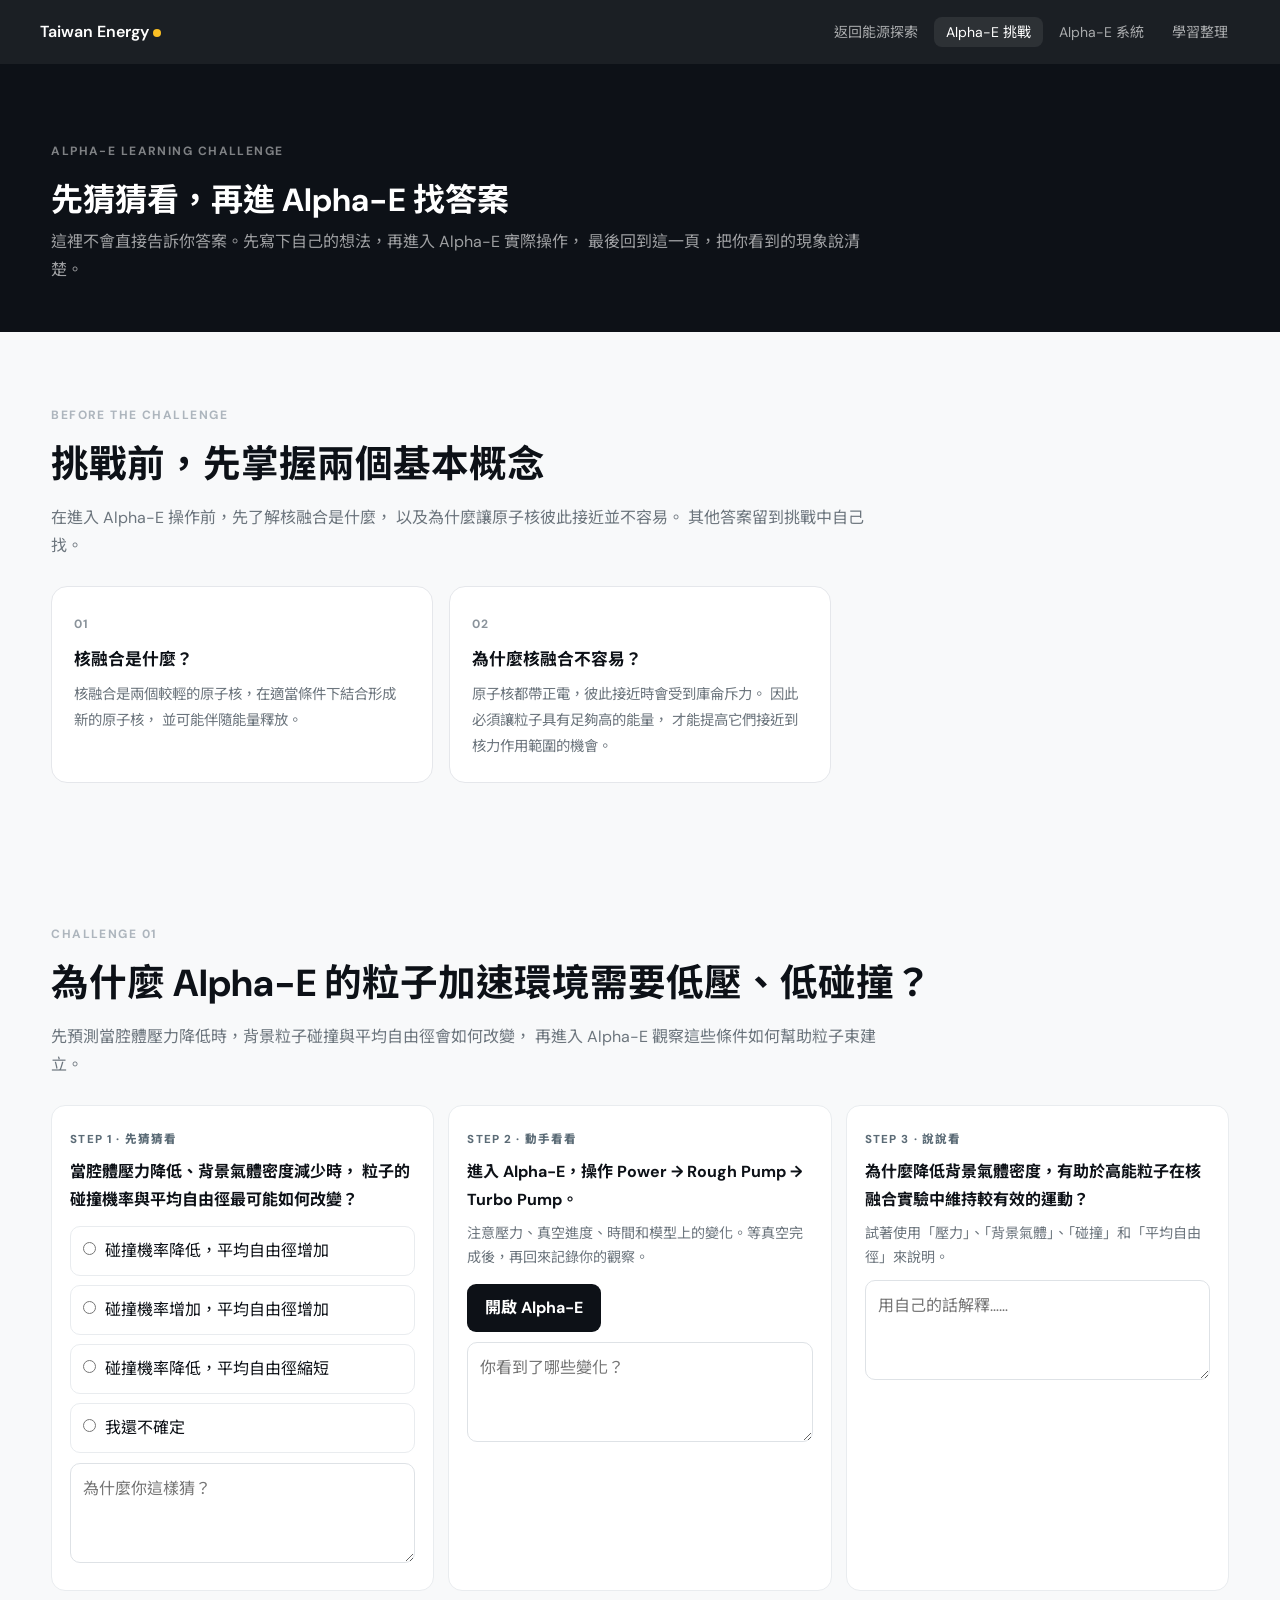
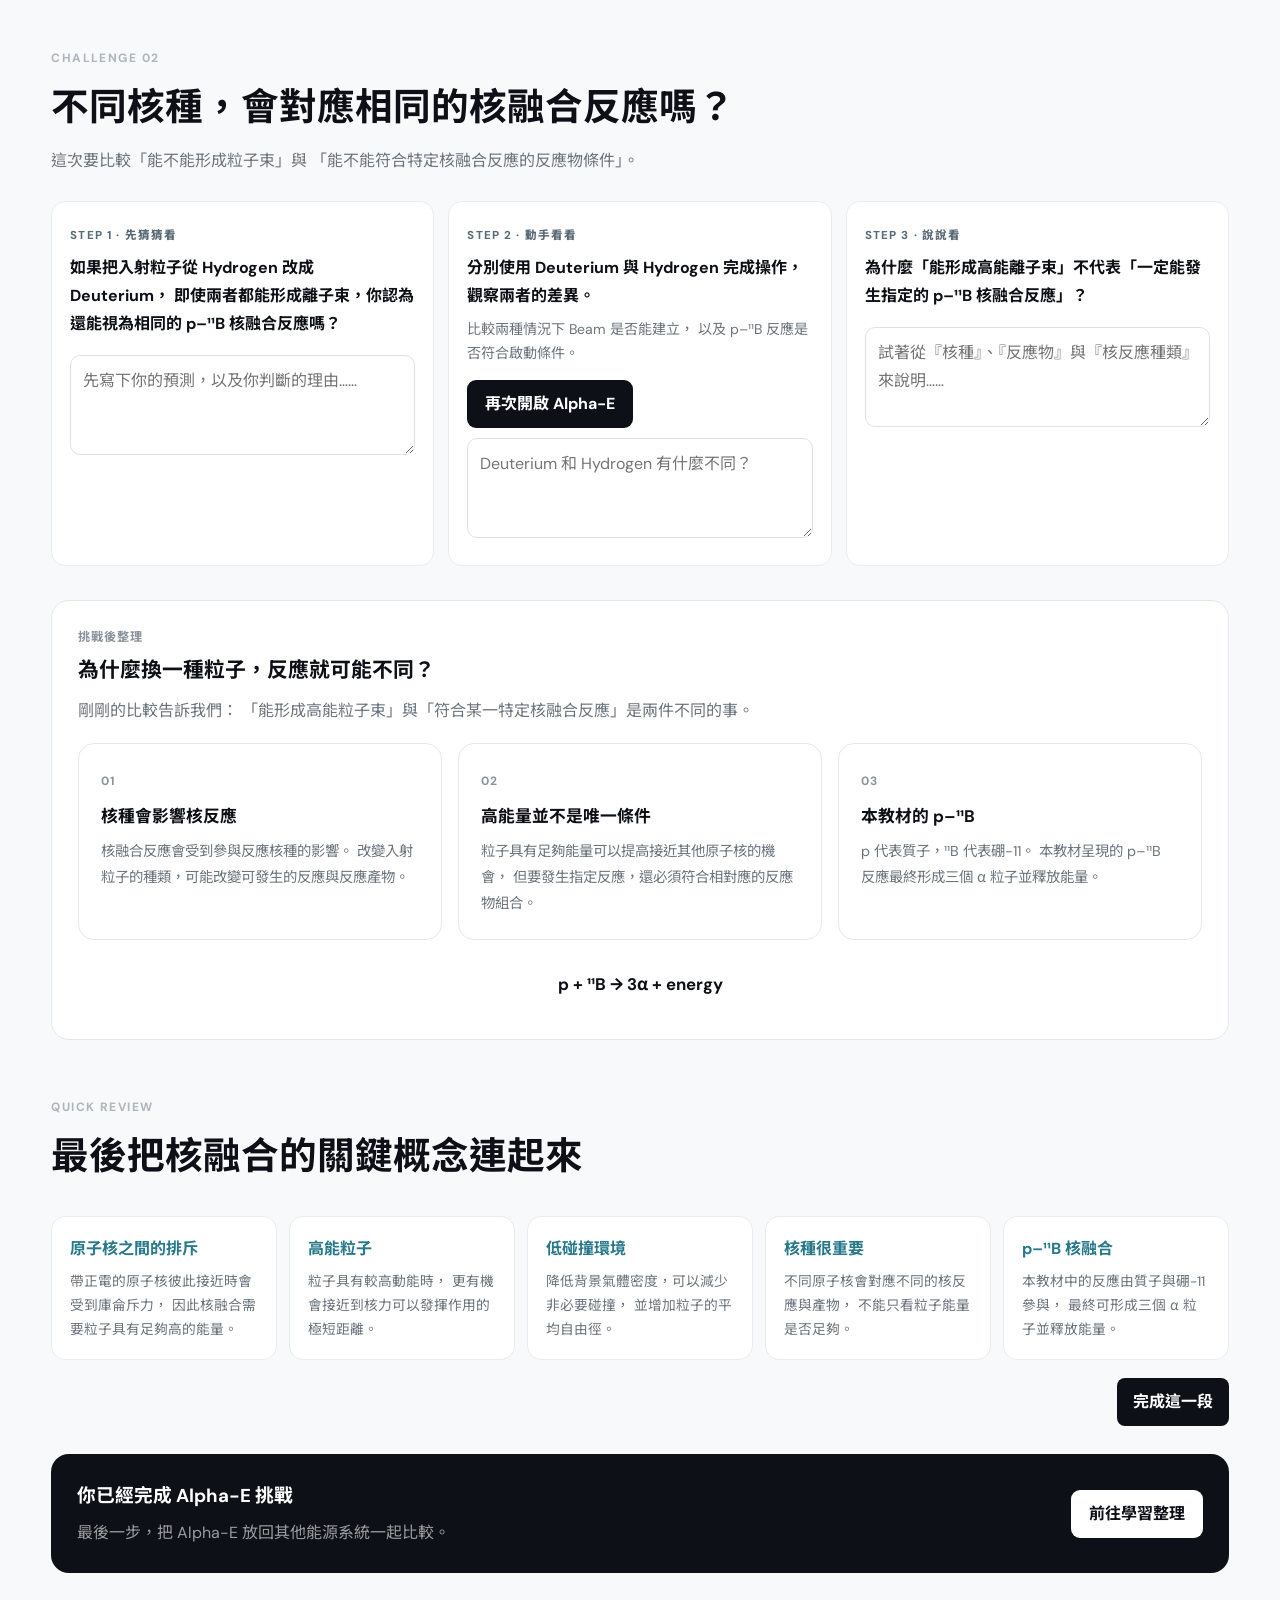
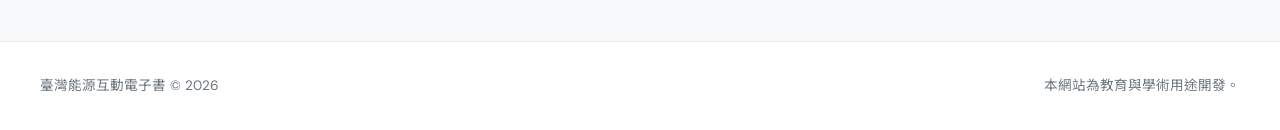
==== alpha-e-student-activity.html @ 62205dce "1012_1247" ====
<!DOCTYPE html>
<html lang="zh-Hant">
<head>
  <meta charset="UTF-8">
  <meta name="viewport" content="width=device-width, initial-scale=1.0">
  <title>Alpha-E 學習挑戰｜臺灣能源互動電子書</title>
  <link rel="stylesheet" href="student-learning.css">
</head>

<body>

<nav>
    <a class="logo" href="index.html">Taiwan Energy<span></span></a>

  <button class="nav-toggle" type="button" aria-label="開啟選單" onclick="toggleMenu()">
    <span></span><span></span><span></span>
  </button>

  <ul id="nav-menu">
      <li><a href="index.html#challenge">返回能源探索</a></li>
    <li><a class="active" href="alpha-e-student-activity.html">Alpha-E 挑戰</a></li>
    <li><a href="alpha-e.html">Alpha-E 系統</a></li>
    <li><a href="student-summary.html">學習整理</a></li>
  </ul>
</nav>

<header class="summary-hero">
  <div class="inner">
    <span class="eyebrow">ALPHA-E LEARNING CHALLENGE</span>
    <h1>先猜猜看，再進 Alpha-E 找答案</h1>
    <p>
      這裡不會直接告訴你答案。先寫下自己的想法，再進入 Alpha-E 實際操作，
      最後回到這一頁，把你看到的現象說清楚。
    </p>
  </div>
</header>

<section class="container">

    <div class="section-intro">
        <span class="eyebrow">BEFORE THE CHALLENGE</span>
        <h2>挑戰前，先掌握兩個基本概念</h2>
        <p>
            在進入 Alpha-E 操作前，先了解核融合是什麼，
            以及為什麼讓原子核彼此接近並不容易。
            其他答案留到挑戰中自己找。
        </p>
    </div>

    <div class="fusion-core-grid">

        <article class="fusion-core-card">
            <span>01</span>
            <h3>核融合是什麼？</h3>
            <p>
                核融合是兩個較輕的原子核，在適當條件下結合形成新的原子核，
                並可能伴隨能量釋放。
            </p>
        </article>

        <article class="fusion-core-card">
            <span>02</span>
            <h3>為什麼核融合不容易？</h3>
            <p>
                原子核都帶正電，彼此接近時會受到庫侖斥力。
                因此必須讓粒子具有足夠高的能量，
                才能提高它們接近到核力作用範圍的機會。
            </p>
        </article>
    </div>
</section>

<main class="container">

  <section>
    <div class="section-intro">
      <span class="eyebrow">CHALLENGE 01</span>
      <h2>為什麼 Alpha-E 的粒子加速環境需要低壓、低碰撞？</h2>
      <p>
          先預測當腔體壓力降低時，背景粒子碰撞與平均自由徑會如何改變，
          再進入 Alpha-E 觀察這些條件如何幫助粒子束建立。
      </p>
    </div>

    <div class="activity-steps">

        <article class="activity-step">
            <span class="tag">STEP 1 · 先猜猜看</span>
            <h4>
                當腔體壓力降低、背景氣體密度減少時，
                粒子的碰撞機率與平均自由徑最可能如何改變？
            </h4>

            <div class="choice-list" data-radio-group="vacuum_predict">
                <label class="choice">
                    <input type="radio" name="vacuum_predict" value="collision_down_path_up">
                    碰撞機率降低，平均自由徑增加
                </label>

                <label class="choice">
                    <input type="radio" name="vacuum_predict" value="collision_up_path_up">
                    碰撞機率增加，平均自由徑增加
                </label>

                <label class="choice">
                    <input type="radio" name="vacuum_predict" value="collision_down_path_down">
                    碰撞機率降低，平均自由徑縮短
                </label>

                <label class="choice">
                    <input type="radio" name="vacuum_predict" value="unknown">
                    我還不確定
                </label>
            </div>

            <textarea data-save="vacuum_reason" placeholder="為什麼你這樣猜？"></textarea>
        </article>

      <article class="activity-step">
        <span class="tag">STEP 2 · 動手看看</span>
        <h4>進入 Alpha-E，操作 Power → Rough Pump → Turbo Pump。</h4>

        <p>
          注意壓力、真空進度、時間和模型上的變化。等真空完成後，再回來記錄你的觀察。
        </p>

        <a class="btn btn-dark"
           href="alpha-e.html"
           target="_blank"
           rel="noopener"
           style="margin-top:14px">
          開啟 Alpha-E
        </a>

        <textarea data-save="vacuum_observe" placeholder="你看到了哪些變化？"></textarea>
      </article>

      <article class="activity-step">
          <span class="tag">STEP 3 · 說說看</span>
          <h4>
              為什麼降低背景氣體密度，有助於高能粒子在核融合實驗中維持較有效的運動？
          </h4>

          <p>
              試著使用「壓力」、「背景氣體」、「碰撞」和「平均自由徑」來說明。
          </p>

          <textarea data-save="vacuum_explain" placeholder="用自己的話解釋……"></textarea>
      </article>

    </div>
  </section>

  <section style="margin-top:52px">
      <div class="section-intro">
          <span class="eyebrow">CHALLENGE 02</span>
          <h2>不同核種，會對應相同的核融合反應嗎？</h2>

          <p>
              這次要比較「能不能形成粒子束」與
              「能不能符合特定核融合反應的反應物條件」。
          </p>
      </div>

    <div class="activity-steps">

        <article class="activity-step">
            <span class="tag">STEP 1 · 先猜猜看</span>
            <h4>
                如果把入射粒子從 Hydrogen 改成 Deuterium，
                即使兩者都能形成離子束，你認為還能視為相同的 p–¹¹B 核融合反應嗎？
            </h4>

            <textarea data-save="fuel_predict"
                      placeholder="先寫下你的預測，以及你判斷的理由……"></textarea>
        </article>

        <article class="activity-step">
            <span class="tag">STEP 2 · 動手看看</span>
            <h4>
                分別使用 Deuterium 與 Hydrogen 完成操作，觀察兩者的差異。
            </h4>

            <p>
                比較兩種情況下 Beam 是否能建立，
                以及 p–¹¹B 反應是否符合啟動條件。
            </p>

            <a class="btn btn-dark"
               href="alpha-e.html"
               target="_blank"
               rel="noopener"
               style="margin-top:14px">
                再次開啟 Alpha-E
            </a>

            <textarea data-save="fuel_observe" placeholder="Deuterium 和 Hydrogen 有什麼不同？"></textarea>
        </article>

        <article class="activity-step">
            <span class="tag">STEP 3 · 說說看</span>
            <h4>
                為什麼「能形成高能離子束」不代表「一定能發生指定的 p–¹¹B 核融合反應」？
            </h4>

            <textarea data-save="fuel_explain"
                      placeholder="試著從『核種』、『反應物』與『核反應種類』來說明……"></textarea>
        </article>

    </div>
  </section>

    <section style="margin-top:32px">

    <div class="concept-bridge">
        <div class="concept-bridge-head">
            <span>挑戰後整理</span>
            <h3>為什麼換一種粒子，反應就可能不同？</h3>
            <p>
                剛剛的比較告訴我們：
                「能形成高能粒子束」與「符合某一特定核融合反應」是兩件不同的事。
            </p>
        </div>

        <div class="fusion-core-grid" style="margin-top:18px">

            <article class="fusion-core-card">
                <span>01</span>
                <h3>核種會影響核反應</h3>
                <p>
                    核融合反應會受到參與反應核種的影響。
                    改變入射粒子的種類，可能改變可發生的反應與反應產物。
                </p>
            </article>

            <article class="fusion-core-card">
                <span>02</span>
                <h3>高能量並不是唯一條件</h3>
                <p>
                    粒子具有足夠能量可以提高接近其他原子核的機會，
                    但要發生指定反應，還必須符合相對應的反應物組合。
                </p>
            </article>

            <article class="fusion-core-card">
                <span>03</span>
                <h3>本教材的 p–¹¹B</h3>
                <p>
                    p 代表質子，¹¹B 代表硼-11。
                    本教材呈現的 p–¹¹B 反應最終形成三個 α 粒子並釋放能量。
                </p>
            </article>

        </div>

        <div class="fusion-reaction">
            <strong>p + ¹¹B → 3α + energy</strong>
        </div>
    </div>

</section>

  <section style="margin-top:52px">
      <div class="section-intro">
          <span class="eyebrow">QUICK REVIEW</span>
          <h2>最後把核融合的關鍵概念連起來</h2>
      </div>

      <div class="summary-strip">

          <article class="summary-card">
              <strong>原子核之間的排斥</strong>
              <p>
                  帶正電的原子核彼此接近時會受到庫侖斥力，
                  因此核融合需要粒子具有足夠高的能量。
              </p>
          </article>

          <article class="summary-card">
              <strong>高能粒子</strong>
              <p>
                  粒子具有較高動能時，
                  更有機會接近到核力可以發揮作用的極短距離。
              </p>
          </article>

          <article class="summary-card">
              <strong>低碰撞環境</strong>
              <p>
                  降低背景氣體密度，可以減少非必要碰撞，
                  並增加粒子的平均自由徑。
              </p>
          </article>

          <article class="summary-card">
              <strong>核種很重要</strong>
              <p>
                  不同原子核會對應不同的核反應與產物，
                  不能只看粒子能量是否足夠。
              </p>
          </article>

          <article class="summary-card">
              <strong>p–¹¹B 核融合</strong>
              <p>
                  本教材中的反應由質子與硼-11 參與，
                  最終可形成三個 α 粒子並釋放能量。
              </p>
          </article>

      </div>

      <div class="phase-footer">
          <button class="complete-phase-btn" data-complete-section="challenge">
              完成 Alpha-E 挑戰
          </button>
      </div>
  </section>

  <section style="margin-top:28px">
    <div class="challenge-panel">
      <div>
        <h3>你已經完成 Alpha-E 挑戰</h3>
        <p>最後一步，把 Alpha-E 放回其他能源系統一起比較。</p>
      </div>

      <a class="btn btn-primary" href="student-summary.html">前往學習整理</a>
    </div>
  </section>

</main>

<footer>
  <p>臺灣能源互動電子書 © 2026</p>
  <p>本網站為教育與學術用途開發。</p>
</footer>

<script src="student-learning.js?v=7"></script>
</body>
</html>
---- student-learning.css ----
@import url('https://fonts.googleapis.com/css2?family=Noto+Sans+TC:wght@400;500;700&family=DM+Sans:wght@400;500;600;700&display=swap');

:root{
  --black:#0d1117;
  --white:#ffffff;
  --bg:#f8f9fa;
  --line:#e9ecef;
  --muted:#6c757d;
  --soft:#f1f3f5;
  --accent:#fbbf24;
  --cyan:#63daf4;
  --green:#6ee64e;
  --radius:18px;
  --nav:64px;
  scroll-behavior:smooth;
}

*,
*::before,
*::after{box-sizing:border-box;margin:0;padding:0}

html{-webkit-font-smoothing:antialiased}

body{
  font-family:"DM Sans","Noto Sans TC",sans-serif;
  background:var(--bg);
  color:var(--black);
  line-height:1.75;
}

button,input,textarea,select{font:inherit}
button{cursor:pointer}
a{color:inherit}

nav{
  position:fixed;
  inset:0 0 auto;
  z-index:1000;
  height:var(--nav);
  display:flex;
  align-items:center;
  justify-content:space-between;
  padding:0 40px;
  background:rgba(13,17,23,.94);
  backdrop-filter:blur(16px);
  -webkit-backdrop-filter:blur(16px);
}

.logo{
  color:#fff;
  text-decoration:none;
  font-weight:600;
}

.logo span{
  display:inline-block;
  width:8px;height:8px;
  margin-left:4px;
  border-radius:50%;
  background:var(--accent);
}

nav ul{
  display:flex;
  align-items:center;
  gap:4px;
  list-style:none;
}

nav a:not(.logo){
  color:rgba(255,255,255,.62);
  text-decoration:none;
  font-size:.875rem;
  padding:6px 12px;
  border-radius:8px;
}

nav a:hover,
nav a.active{
  color:#fff;
  background:rgba(255,255,255,.08);
}

.nav-toggle{
  display:none;
  flex-direction:column;
  gap:5px;
  border:0;
  background:transparent;
}

.nav-toggle span{
  width:22px;height:2px;background:#fff;
}

.hero{
  margin-top:var(--nav);
  color:#fff;
  background:
    radial-gradient(circle at 80% 20%,rgba(99,218,244,.17),transparent 30%),
    radial-gradient(circle at 12% 90%,rgba(251,191,36,.11),transparent 24%),
    var(--black);
}

.hero-inner{
  width:min(1200px,92%);
  min-height:520px;
  margin:auto;
  display:grid;
  grid-template-columns:1.18fr .82fr;
  gap:44px;
  align-items:center;
  padding:68px 0;
}

.eyebrow{
  display:inline-block;
  margin-bottom:10px;
  color:rgba(255,255,255,.47);
  font-size:.75rem;
  font-weight:700;
  letter-spacing:.12em;
}

.hero h1{
  margin-bottom:18px;
  font-size:clamp(2.4rem,5vw,4.2rem);
  line-height:1.1;
}

.hero h1 em{font-style:normal;color:#fde68a}

.hero p{
  max-width:780px;
  color:rgba(255,255,255,.62);
}

.hero-actions{
  display:flex;
  gap:10px;
  flex-wrap:wrap;
  margin-top:28px;
}

.btn{
  display:inline-flex;
  align-items:center;
  justify-content:center;
  min-height:44px;
  padding:10px 18px;
  border:0;
  border-radius:9px;
  text-decoration:none;
  font-weight:700;
  transition:.2s;
}

.btn:hover{transform:translateY(-1px)}

.btn-primary{background:#fff;color:var(--black)}
.btn-dark{background:var(--black);color:#fff}
.btn-soft{
  border:1px solid rgba(255,255,255,.16);
  background:rgba(255,255,255,.07);
  color:#fff;
}

.hero-panel{
  padding:24px;
  border:1px solid rgba(255,255,255,.1);
  border-radius:20px;
  background:rgba(255,255,255,.05);
}

.hero-panel h3{margin-bottom:14px}

.phase-list{
  display:grid;
  gap:10px;
}

.phase-chip{
  display:grid;
  grid-template-columns:34px 1fr auto;
  align-items:center;
  gap:10px;
  padding:10px 12px;
  border-radius:12px;
  background:rgba(255,255,255,.05);
}

.phase-chip b{
  width:30px;height:30px;
  display:grid;
  place-items:center;
  border-radius:50%;
  background:rgba(99,218,244,.12);
  color:var(--cyan);
  font-size:.76rem;
}

.phase-chip strong{
  display:block;
  font-size:.9rem;
}

.phase-chip small{
  color:rgba(255,255,255,.45);
  font-size:.72rem;
}

.phase-status{
  color:rgba(255,255,255,.38);
  font-size:.78rem;
}

.phase-chip.done .phase-status{color:#a5f28f}

.container{
  width:min(1200px,92%);
  margin:auto;
  padding:68px 0;
}

.section-intro{margin-bottom:26px}
.section-intro .eyebrow{color:#adb5bd;margin-bottom:6px}
.section-intro h2{font-size:clamp(1.7rem,3vw,2.35rem);margin-bottom:6px}
.section-intro p{max-width:840px;color:var(--muted)}

.learning-goals{
  display:grid;
  grid-template-columns:repeat(4,1fr);
  gap:14px;
}

.learning-card,
.energy-card,
.activity-card,
.reflection-card,
.complete-card{
  border:1px solid var(--line);
  border-radius:var(--radius);
  background:#fff;
}

.learning-card{padding:22px}

.learning-card span{
  display:inline-grid;
  place-items:center;
  width:34px;height:34px;
  margin-bottom:12px;
  border-radius:10px;
  background:var(--soft);
  font-weight:700;
}

.learning-card h3{margin-bottom:5px;font-size:1rem}
.learning-card p{color:var(--muted);font-size:.9rem}

.activity-grid{
  display:grid;
  grid-template-columns:1fr 1fr;
  gap:18px;
}

.activity-card{
  padding:24px;
}

.activity-card h3{
  margin-bottom:10px;
  font-size:1.06rem;
}

.choice-list{
  display:grid;
  gap:9px;
  margin-top:12px;
}

.choice{
  display:flex;
  align-items:flex-start;
  gap:9px;
  padding:10px 12px;
  border:1px solid var(--line);
  border-radius:10px;
  background:#fff;
}

.choice input{margin-top:5px}

textarea{
  width:100%;
  min-height:100px;
  margin-top:10px;
  padding:11px 12px;
  resize:vertical;
  border:1px solid #dee2e6;
  border-radius:10px;
  background:#fff;
}

.phase-footer{
  display:flex;
  justify-content:flex-end;
  margin-top:18px;
}

.complete-phase-btn{
  padding:10px 16px;
  border:0;
  border-radius:8px;
  background:var(--black);
  color:#fff;
  font-weight:700;
}

.complete-phase-btn.done{
  background:#dff5d7;
  color:#24451d;
}

.energy-group{margin-top:40px}

.group-title{margin-bottom:15px}
.group-title h3{font-size:1.25rem}
.group-title p{color:var(--muted);font-size:.9rem}

.energy-grid{
  display:grid;
  grid-template-columns:repeat(2,1fr);
  gap:18px;
}

.energy-card{overflow:hidden}

.energy-card-head{padding:20px 22px 10px}

.energy-card-head span{
  color:#adb5bd;
  font-size:.74rem;
  font-weight:700;
  letter-spacing:.08em;
}

.energy-card-head h3{font-size:1.15rem}

.energy-card > p{
  padding:0 22px 14px;
  color:var(--muted);
  font-size:.9rem;
}

.learning-point{
  margin:0 22px 18px;
  padding:12px 14px;
  border-radius:10px;
  background:var(--bg);
  font-size:.84rem;
}

.learning-point strong{display:block;margin-bottom:2px}

.iframe-wrapper{
  overflow:hidden;
  border-top:1px solid var(--line);
  background:#11161d;
}

.iframe-wrapper iframe{
  display:block;
  width:100%;
  aspect-ratio:16/8;
  border:0;
}

.card-actions{
  display:flex;
  justify-content:flex-end;
  padding:14px 18px 18px;
}

.alpha-card{
  background:
    radial-gradient(circle at 85% 20%,rgba(251,191,36,.14),transparent 26%),
    #fff;
}

.summary-strip{
  display:grid;
  grid-template-columns:repeat(5,1fr);
  gap:12px;
}

.summary-card{
  padding:18px;
  border:1px solid var(--line);
  border-radius:14px;
  background:#fff;
}

.summary-card strong{
  display:block;
  margin-bottom:6px;
  color:#28798a;
}

.summary-card p{
  color:var(--muted);
  font-size:.86rem;
}

.challenge-panel{
  display:grid;
  grid-template-columns:1fr auto;
  gap:20px;
  align-items:center;
  margin-top:18px;
  padding:26px;
  border-radius:18px;
  background:var(--black);
  color:#fff;
}

.challenge-panel p{
  margin-top:6px;
  color:rgba(255,255,255,.58);
}

.summary-hero{
  margin-top:var(--nav);
  padding:72px 0 48px;
  background:var(--black);
  color:#fff;
}

.summary-hero .inner{
  width:min(1200px,92%);
  margin:auto;
}

.summary-hero p{
  max-width:820px;
  color:rgba(255,255,255,.6);
}

.activity-steps{
  display:grid;
  grid-template-columns:repeat(3,1fr);
  gap:14px;
}

.activity-step{
  padding:18px;
  border:1px solid var(--line);
  border-radius:14px;
  background:#fff;
}

.activity-step .tag{
  display:inline-block;
  margin-bottom:8px;
  color:#5b6b76;
  font-size:.72rem;
  font-weight:800;
  letter-spacing:.1em;
}

.activity-step h4{margin-bottom:7px}
.activity-step p{color:var(--muted);font-size:.88rem}

.compare-table-wrap{
  overflow-x:auto;
  border:1px solid var(--line);
  border-radius:16px;
  background:#fff;
}

.compare-table{
  width:100%;
  min-width:920px;
  border-collapse:collapse;
}

.compare-table th,
.compare-table td{
  padding:14px 16px;
  border-bottom:1px solid var(--line);
  text-align:left;
  vertical-align:top;
  font-size:.9rem;
}

.compare-table th{
  background:var(--bg);
  color:var(--muted);
  font-size:.82rem;
}

.compare-table tr:last-child td{border-bottom:0}

.evaluate-grid{
  display:grid;
  grid-template-columns:repeat(3,1fr);
  gap:16px;
  margin-top:20px;
}

.reflection-card{padding:22px}

.complete-card{
  margin-top:26px;
  padding:26px;
  text-align:center;
  background:
    radial-gradient(circle at 50% 0,rgba(99,218,244,.12),transparent 35%),
    #fff;
}

.complete-card .icon{
  width:52px;height:52px;
  display:grid;
  place-items:center;
  margin:0 auto 14px;
  border-radius:50%;
  background:#dff5d7;
  color:#24451d;
  font-size:1.3rem;
  font-weight:900;
}

.complete-card p{
  max-width:680px;
  margin:6px auto 0;
  color:var(--muted);
}

footer{
  display:flex;
  justify-content:space-between;
  gap:16px;
  flex-wrap:wrap;
  padding:32px 40px;
  border-top:1px solid var(--line);
  background:#fff;
  color:var(--muted);
  font-size:.85rem;
}

@media(max-width:980px){
  .hero-inner{grid-template-columns:1fr}
  .learning-goals{grid-template-columns:repeat(2,1fr)}
  .energy-grid{grid-template-columns:1fr}
  .activity-steps{grid-template-columns:1fr}
  .summary-strip{grid-template-columns:repeat(2,1fr)}
  .evaluate-grid{grid-template-columns:1fr}
}

@media(max-width:768px){
  nav{padding:0 20px}
  nav ul{
    display:none;
    position:absolute;
    top:var(--nav);
    left:0;
    width:100%;
    padding:12px 16px 20px;
    flex-direction:column;
    align-items:stretch;
    background:#0d1117;
  }
  nav ul.open{display:flex}
  nav a:not(.logo){display:block;padding:10px 14px}
  .nav-toggle{display:flex}
  .hero-inner{padding:52px 0}
  .activity-grid{grid-template-columns:1fr}
  .learning-goals{grid-template-columns:1fr}
  .summary-strip{grid-template-columns:1fr}
  .challenge-panel{grid-template-columns:1fr}
  footer{flex-direction:column;text-align:center}
}

/* =========================
   �����᪾�Ѿ�z�d
========================= */

.knowledge-card {
    margin: 18px 22px 22px;
    border: 1px solid #e5e7eb;
    border-radius: 14px;
    background: #f8f9fa;
    overflow: hidden;
}

.knowledge-card summary {
    position: relative;
    padding: 16px 48px 16px 18px;
    cursor: pointer;
    list-style: none;
    font-weight: 700;
    background: #ffffff;
}

.knowledge-card summary::-webkit-details-marker {
    display: none;
}

.knowledge-card summary::after {
    content: "+";
    position: absolute;
    right: 18px;
    top: 50%;
    transform: translateY(-50%);
    font-size: 1.2rem;
    color: #6c757d;
    transition: transform 0.2s ease;
}

.knowledge-card[open] summary::after {
    transform: translateY(-50%) rotate(45deg);
}

    .knowledge-card summary span {
        display: block;
        margin-bottom: 3px;
        color: #8a939b;
        font-size: 0.74rem;
        letter-spacing: 0.08em;
    }

.knowledge-card-content {
    padding: 18px;
    border-top: 1px solid #e9ecef;
}

    .knowledge-card-content p {
        color: #495057;
        line-height: 1.85;
    }

.energy-flow {
    display: flex;
    align-items: center;
    justify-content: center;
    gap: 10px;
    flex-wrap: wrap;
    margin: 18px 0;
}

    .energy-flow span {
        padding: 8px 14px;
        border-radius: 10px;
        background: #ffffff;
        border: 1px solid #dee2e6;
        font-weight: 700;
    }

    .energy-flow b {
        color: #adb5bd;
    }

.think-note {
    margin-top: 14px;
    padding: 14px 16px;
    border-left: 3px solid #fbbf24;
    border-radius: 8px;
    background: #fff;
    color: #495057;
}

    .think-note strong {
        color: #0d1117;
    }

/* =========================
   �֤��� / �ֿĦX�����α�
========================= */

.concept-bridge {
    margin-top: 34px;
    padding: 26px;
    border: 1px solid #e5e7eb;
    border-radius: 18px;
    background: #ffffff;
}

.concept-bridge-head span {
    display: block;
    margin-bottom: 4px;
    color: #8a939b;
    font-size: 0.76rem;
    font-weight: 700;
    letter-spacing: 0.08em;
}

.concept-bridge-head h3 {
    margin-bottom: 8px;
    font-size: 1.3rem;
}

.concept-bridge-head p {
    color: #6c757d;
}

.fusion-compare {
    display: grid;
    grid-template-columns: 1fr auto 1fr;
    gap: 18px;
    align-items: center;
    margin-top: 22px;
}

.compare-box {
    height: 100%;
    padding: 20px;
    border: 1px solid #e5e7eb;
    border-radius: 14px;
    background: #f8f9fa;
}

.compare-box > span {
    display: inline-block;
    margin-bottom: 8px;
    padding: 4px 9px;
    border-radius: 6px;
    background: #ffffff;
    color: #495057;
    font-size: 0.78rem;
    font-weight: 700;
}

.compare-box h4 {
    margin-bottom: 6px;
}

.compare-box p {
    margin-bottom: 12px;
    color: #6c757d;
    font-size: 0.9rem;
}

.compare-box strong {
    font-size: 0.82rem;
}

.compare-arrow {
    color: #adb5bd;
    font-size: 0.78rem;
    font-weight: 800;
}

@media(max-width:768px) {
    .fusion-compare {
        grid-template-columns: 1fr;
    }

    .compare-arrow {
        text-align: center;
    }
}

/* =========================
   Tokamak ������z
========================= */

.concept-flow {
    display: flex;
    align-items: center;
    justify-content: center;
    gap: 10px;
    flex-wrap: wrap;
    margin: 18px 0;
}

.concept-flow span {
    padding: 8px 12px;
    border: 1px solid #dee2e6;
    border-radius: 10px;
    background: #ffffff;
    font-weight: 700;
    font-size: 0.88rem;
}

.concept-flow b {
    color: #adb5bd;
}

.concept-grid {
    display: grid;
    grid-template-columns: repeat(2, 1fr);
    gap: 12px;
    margin-top: 18px;
}

.concept-mini-card {
    padding: 14px;
    border: 1px solid #e5e7eb;
    border-radius: 12px;
    background: #ffffff;
}

.concept-mini-card strong {
    display: block;
    margin-bottom: 5px;
    color: #0d1117;
}

.concept-mini-card p {
    margin: 0;
    color: #6c757d;
    font-size: 0.86rem;
}

@media(max-width:768px) {
    .concept-grid {
        grid-template-columns: 1fr;
    }
}

/* =========================
   �ֿĦX�֤ߪ���
========================= */

.fusion-core-grid {
    display: grid;
    grid-template-columns: repeat(3, 1fr);
    gap: 16px;
}

.fusion-core-card {
    padding: 22px;
    border: 1px solid #e5e7eb;
    border-radius: 16px;
    background: #ffffff;
}

.fusion-core-card > span {
    display: inline-block;
    margin-bottom: 10px;
    color: #8a939b;
    font-size: 0.75rem;
    font-weight: 700;
    letter-spacing: 0.08em;
}

.fusion-core-card h3 {
    margin-bottom: 8px;
    font-size: 1.05rem;
}

.fusion-core-card p {
    color: #6c757d;
    font-size: 0.9rem;
    line-height: 1.8;
}

.fusion-example-card {
    margin-top: 18px;
    padding: 22px;
    border: 1px solid #e5e7eb;
    border-radius: 16px;
    background: #f8f9fa;
}

.fusion-example-card > div:first-child span {
    display: block;
    margin-bottom: 3px;
    color: #8a939b;
    font-size: 0.75rem;
    font-weight: 700;
    letter-spacing: 0.08em;
}

.fusion-example-card p {
    margin-top: 10px;
    color: #6c757d;
}

.fusion-reaction {
    margin-top: 16px;
    padding: 14px;
    border-radius: 10px;
    background: #ffffff;
    text-align: center;
    font-size: 1.05rem;
}

@media(max-width:980px) {
    .fusion-core-grid {
        grid-template-columns: 1fr;
    }
}

.thermal-unity-wrapper {
    overflow: hidden;
}

.thermal-unity-wrapper iframe {
    display: block;
    width: 100%;
    aspect-ratio: 16 / 10;
    border: 0;
    overflow: hidden;
}

/* =========================
   3D �ҫ��ӷ��Х�
========================= */

.model-credit {
    padding: 8px 22px 0;
    color: #8a939b;
    font-size: 0.72rem;
    text-align: right;
}

.model-credit a {
    color: #6c757d;
    text-decoration: underline;
    text-underline-offset: 2px;
}

.model-credit a:hover {
    color: #0d1117;
}
/* =========================================================
   ���O�o�q�ҫ���
========================================================= */

.thermal-learning-module {
    background: #ffffff;
}

.thermal-model-frame {
    overflow: hidden;
    border-top: 1px solid var(--line);
    border-bottom: 1px solid var(--line);
    background: #ffffff;
}

/* =========================
   Unity �ҫ�
========================= */

.thermal-unity-wrapper {
    overflow: hidden;
    background: #11161d;
}

.thermal-unity-wrapper iframe {
    display: block;
    width: 100%;
    aspect-ratio: 16 / 8.5;
    border: 0;
}

/* =========================
   �ҫ��ؤ�����C
========================= */

.thermal-inline-controls {
    display: grid;
    grid-template-columns: auto 1fr;
    gap: 14px;
    align-items: center;
    padding: 10px 14px;
    border-top: 1px solid #d9dde2;
    border-bottom: 1px solid #d9dde2;
    background: #6f6861;
}

/* ���s */

.thermal-inline-buttons {
    display: flex;
    gap: 6px;
}

.thermal-inline-buttons button {
    min-width: 72px;
    height: 34px;
    padding: 5px 12px;
    border-radius: 18px;
    font-size: 0.75rem;
    font-weight: 700;
    transition: .2s;
}

.thermal-primary-btn {
    border: 1px solid #ffffff;
    background: #ffffff;
    color: #495057;
}

.thermal-secondary-btn {
    border: 1px solid rgba(255,255,255,.7);
    background: rgba(255,255,255,.88);
    color: #495057;
}

.thermal-inline-buttons button:disabled {
    opacity: .45;
    cursor: not-allowed;
}

/* =========================
   Gas Input
========================= */

.thermal-inline-gas {
    min-width: 0;
}

.thermal-inline-gas-head {
    display: flex;
    justify-content: space-between;
    align-items: center;
    margin-bottom: 3px;
    color: #ffffff;
    font-size: 0.68rem;
}

.thermal-inline-gas-head strong {
    font-size: 0.72rem;
}

#thermalGasSlider {
    display: block;
    width: 100%;
    height: 5px;
    margin: 0;
    accent-color: #ffffff;
    cursor: pointer;
}


/* =========================
   �ҫ��ؤ�������r
========================= */

.thermal-inline-info {
    padding: 12px 14px 14px;
    background: #d5d2cf;
}

.thermal-step-meta {
    display: flex;
    justify-content: space-between;
    align-items: center;
    gap: 10px;
    margin-bottom: 4px;
}

#thermalStepNumber {
    color: #6b7280;
    font-size: 0.8rem;
    font-weight: 800;
    letter-spacing: 0.09em;
}

.thermal-step-info h4 {
    margin: 0 0 8px;
    color: #111827;
    font-size: 1.45rem;
    font-weight: 800;
    line-height: 1.35;
}

.thermal-step-info p {
    margin: 0;
    color: #374151;
    font-size: 1.1rem;
    line-height: 1.9;
    font-weight: 500;
}

.thermal-energy-tag {
    display: inline-flex;
    align-items: center;
    padding: 2px 8px;
    border-radius: 999px;
    background: rgba(255,255,255,.65);
    color: #555;
    font-size: 0.66rem;
    font-weight: 700;
}

.thermal-inline-info h4 {
    margin: 0 0 3px;
    color: #444;
    font-size: 1rem;
}

.thermal-inline-info > p {
    margin: 0;
    color: #5b5b5b;
    font-size: 1rem;
    line-height: 1.55;
}


/* =========================
   ����
========================= */

.thermal-start-hint {
    display: flex;
    align-items: flex-start;
    gap: 12px;
    margin-top: 14px;
    margin-bottom: 18px;
    padding: 14px 16px;
    border: 1px solid #e4d29a;
    border-radius: 12px;
    background: #fff8e8;
    transition: 0.2s ease;
    box-shadow: 0 1px 2px rgba(0,0,0,0.04);
}

.thermal-hint-icon {
    display: grid;
    place-items: center;
    width: 20px;
    height: 20px;
    flex: 0 0 auto;
    border-radius: 50%;
    background: #fbbf24;
    color: #0d1117;
    font-size: 0.56rem;
    font-weight: 800;
}

.thermal-start-hint strong {
    display: block;
    margin-bottom: 4px;
    color: #111827;
    font-size: 0.96rem;
    font-weight: 800;
}

.thermal-start-hint p {
    margin: 0;
    color: #4b5563;
    font-size: 0.9rem;
    line-height: 1.7;
}

.thermal-start-hint.ready {
    border-color: #c9dfbe;
    background: #f3fbef;
}

.thermal-start-hint.ready .thermal-hint-icon {
    background: #dff5d7;
    color: #24451d;
}

.thermal-start-hint.started {
    border-color: #bfd8f2;
    background: #f2f8ff;
}

.thermal-start-hint.started .thermal-hint-icon {
    background: #dbeafe;
    color: #1d4ed8;
}

.thermal-start-hint.complete {
    border-color: #c9dfbe;
    background: #f3fbef;
}

.thermal-start-hint.complete .thermal-hint-icon {
    background: #dff5d7;
    color: #24451d;
}


/* =========================
   �i�פ�r
========================= */

.thermal-progress-text {
    color: #5b6470;
    font-size: 0.82rem;
    text-align: right;
}

/* =========================
   Tablet
========================= */

@media(max-width:768px) {

    .thermal-inline-controls {
        grid-template-columns: 1fr;
    }

    .thermal-inline-buttons {
        width: 100%;
    }

    .thermal-inline-buttons button {
        flex: 1;
    }

    .thermal-unity-wrapper iframe {
        aspect-ratio: 16 / 10;
    }

    .thermal-start-hint {
        align-items: flex-start;
    }

    .thermal-start-hint p {
        display: block;
        margin-left: 0;
    }
}

.thermal-control-panel {
    padding: 22px;
    border-top: 1px solid #d9ddd2;
    background: #ece8e2;
}

/* =========================================================
   �֯�o�q��r����
========================================================= */

.nuclear-learning-module {
    background: #ffffff;
}

.nuclear-model-frame {
    overflow: hidden;
    border-top: 1px solid var(--line);
    border-bottom: 1px solid var(--line);
    background: #ffffff;
}


/* =========================
   EnergyEncyclopedia �ҫ�
========================= */

.nuclear-model-wrapper {
    overflow: hidden;
    background: #11161d;
}

    .nuclear-model-wrapper iframe {
        display: block;
        width: 100%;
        aspect-ratio: 16 / 8.5;
        border: 0;
    }


/* =========================
   �ҫ��U�豱��C
========================= */

.nuclear-inline-controls {
    display: flex;
    justify-content: space-between;
    align-items: center;
    gap: 12px;
    padding: 10px 14px;
    border-top: 1px solid #d9dde2;
    border-bottom: 1px solid #d9dde2;
    background: #6f6861;
}


.nuclear-inline-buttons {
    display: flex;
    gap: 6px;
}


    .nuclear-inline-buttons button {
        min-width: 72px;
        height: 34px;
        padding: 5px 12px;
        border-radius: 18px;
        font-size: 0.75rem;
        font-weight: 700;
        transition: .2s;
    }


.nuclear-primary-btn,
.nuclear-secondary-btn {
    border: 1px solid rgba(255,255,255,.7);
    background: rgba(255,255,255,.9);
    color: #495057;
}


    .nuclear-primary-btn:hover:not(:disabled),
    .nuclear-secondary-btn:hover:not(:disabled) {
        background: #ffffff;
    }


.nuclear-inline-buttons button:disabled {
    opacity: .45;
    cursor: not-allowed;
}


/* �k������ */

.nuclear-video-hint {
    color: rgba(255,255,255,.78);
    font-size: .68rem;
}


/* =========================
   ���廡����
========================= */

.nuclear-inline-info {
    padding: 12px 14px 14px;
    background: #d5d2cf;
}


.nuclear-step-meta {
    display: flex;
    justify-content: space-between;
    align-items: center;
    gap: 10px;
    margin-bottom: 4px;
}


#nuclearStepNumber {
    color: #6b7280;
    font-size: .8rem;
    font-weight: 800;
    letter-spacing: .09em;
}


.nuclear-energy-tag {
    display: inline-flex;
    align-items: center;
    padding: 2px 8px;
    border-radius: 999px;
    background: rgba(255,255,255,.68);
    color: #555;
    font-size: .66rem;
    font-weight: 700;
}


.nuclear-inline-info h4 {
    margin: 0 0 5px;
    color: #111827;
    font-size: 1rem;
    font-weight: 800;
}


.nuclear-inline-info p {
    margin: 0;
    color: #374151;
    font-size: 1rem;
    line-height: 1.75;
    font-weight: 500;
}


/* =========================
   Tablet
========================= */

@media(max-width:768px) {

    .nuclear-inline-controls {
        flex-direction: column;
        align-items: stretch;
    }

    .nuclear-inline-buttons {
        width: 100%;
    }

        .nuclear-inline-buttons button {
            flex: 1;
        }

    .nuclear-video-hint {
        text-align: left;
    }

    .nuclear-model-wrapper iframe {
        aspect-ratio: 16 / 10;
    }
}

/* =========================================================
   ���O�o�q�������
========================================================= */

.wind-learning-module {
    background: #ffffff;
}

.wind-model-frame {
    overflow: hidden;
    border-top: 1px solid var(--line);
    border-bottom: 1px solid var(--line);
    background: #ffffff;
}


/* �ҫ� */

.wind-model-wrapper {
    overflow: hidden;
    background: #11161d;
}

    .wind-model-wrapper iframe {
        display: block;
        width: 100%;
        aspect-ratio: 16 / 8.5;
        border: 0;
    }


/* ����C */

.wind-inline-controls {
    display: flex;
    justify-content: space-between;
    align-items: center;
    gap: 12px;
    padding: 10px 14px;
    border-top: 1px solid #d9dde2;
    border-bottom: 1px solid #d9dde2;
    background: #6f6861;
}

.wind-inline-buttons {
    display: flex;
    gap: 6px;
}

    .wind-inline-buttons button {
        min-width: 72px;
        height: 34px;
        padding: 5px 12px;
        border-radius: 18px;
        font-size: 0.75rem;
        font-weight: 700;
        transition: .2s;
    }

.wind-primary-btn,
.wind-secondary-btn {
    border: 1px solid rgba(255,255,255,.7);
    background: rgba(255,255,255,.9);
    color: #495057;
}

    .wind-primary-btn:hover:not(:disabled),
    .wind-secondary-btn:hover:not(:disabled) {
        background: #ffffff;
    }

.wind-inline-buttons button:disabled {
    opacity: .45;
    cursor: not-allowed;
}


/* �k���ާ@���� */

.wind-guide-hint {
    color: rgba(255,255,255,.78);
    font-size: .68rem;
}


/* ���廡�� */

.wind-inline-info {
    padding: 12px 14px 14px;
    background: #d5d2cf;
}

.wind-step-meta {
    display: flex;
    justify-content: space-between;
    align-items: center;
    gap: 10px;
    margin-bottom: 4px;
}

#windStepNumber {
    color: #6b7280;
    font-size: .8rem;
    font-weight: 800;
    letter-spacing: .09em;
}

.wind-energy-tag {
    display: inline-flex;
    align-items: center;
    padding: 2px 8px;
    border-radius: 999px;
    background: rgba(255,255,255,.68);
    color: #555;
    font-size: .66rem;
    font-weight: 700;
}

.wind-inline-info h4 {
    margin: 0 0 5px;
    color: #111827;
    font-size: 1rem;
    font-weight: 800;
}

.wind-inline-info p {
    margin: 0;
    color: #374151;
    font-size: 1rem;
    line-height: 1.75;
    font-weight: 500;
}


/* Tablet */

@media(max-width:768px) {

    .wind-inline-controls {
        flex-direction: column;
        align-items: stretch;
    }

    .wind-inline-buttons {
        width: 100%;
    }

        .wind-inline-buttons button {
            flex: 1;
        }

    .wind-guide-hint {
        text-align: left;
    }

    .wind-model-wrapper iframe {
        aspect-ratio: 16 / 10;
    }
}

/* =========================================================
   ���O�o�q�������
========================================================= */

.hydro-learning-module {
    background: #ffffff;
}

.hydro-model-frame {
    overflow: hidden;
    border-top: 1px solid var(--line);
    border-bottom: 1px solid var(--line);
    background: #ffffff;
}


/* =========================
   �ҫ�
========================= */

.hydro-model-wrapper {
    overflow: hidden;
    background: #11161d;
}

    .hydro-model-wrapper iframe {
        display: block;
        width: 100%;
        aspect-ratio: 16 / 8.5;
        border: 0;
    }


/* =========================
   ����C
========================= */

.hydro-inline-controls {
    display: flex;
    justify-content: space-between;
    align-items: center;
    gap: 12px;
    padding: 10px 14px;
    border-top: 1px solid #d9dde2;
    border-bottom: 1px solid #d9dde2;
    background: #6f6861;
}

.hydro-inline-buttons {
    display: flex;
    gap: 6px;
}

    .hydro-inline-buttons button {
        min-width: 72px;
        height: 34px;
        padding: 5px 12px;
        border-radius: 18px;
        font-size: 0.75rem;
        font-weight: 700;
        transition: .2s;
    }

.hydro-primary-btn,
.hydro-secondary-btn {
    border: 1px solid rgba(255,255,255,.7);
    background: rgba(255,255,255,.9);
    color: #495057;
}

    .hydro-primary-btn:hover:not(:disabled),
    .hydro-secondary-btn:hover:not(:disabled) {
        background: #ffffff;
    }

.hydro-inline-buttons button:disabled {
    opacity: .45;
    cursor: not-allowed;
}


/* =========================
   �k���ާ@����
========================= */

.hydro-guide-hint {
    color: rgba(255,255,255,.78);
    font-size: .68rem;
}


/* =========================
   ���廡��
========================= */

.hydro-inline-info {
    padding: 12px 14px 14px;
    background: #d5d2cf;
}

.hydro-step-meta {
    display: flex;
    justify-content: space-between;
    align-items: center;
    gap: 10px;
    margin-bottom: 4px;
}

#hydroStepNumber {
    color: #6b7280;
    font-size: .8rem;
    font-weight: 800;
    letter-spacing: .09em;
}

.hydro-energy-tag {
    display: inline-flex;
    align-items: center;
    padding: 2px 8px;
    border-radius: 999px;
    background: rgba(255,255,255,.68);
    color: #555;
    font-size: .66rem;
    font-weight: 700;
}

.hydro-inline-info h4 {
    margin: 0 0 5px;
    color: #111827;
    font-size: 1rem;
    font-weight: 800;
}

.hydro-inline-info p {
    margin: 0;
    color: #374151;
    font-size: 1rem;
    line-height: 1.75;
    font-weight: 500;
}


/* =========================
   Tablet
========================= */

@media(max-width:768px) {

    .hydro-inline-controls {
        flex-direction: column;
        align-items: stretch;
    }

    .hydro-inline-buttons {
        width: 100%;
    }

        .hydro-inline-buttons button {
            flex: 1;
        }

    .hydro-guide-hint {
        text-align: left;
    }

    .hydro-model-wrapper iframe {
        aspect-ratio: 16 / 10;
    }
}

/* =========================================================
   �Ӷ����q�������
========================================================= */

.solar-learning-module {
    background: #ffffff;
}

.solar-model-frame {
    overflow: hidden;
    border-top: 1px solid var(--line);
    border-bottom: 1px solid var(--line);
    background: #ffffff;
}


/* =========================
   �ҫ�
========================= */

.solar-model-wrapper {
    overflow: hidden;
    background: #11161d;
}

    .solar-model-wrapper iframe {
        display: block;
        width: 100%;
        aspect-ratio: 16 / 8.5;
        border: 0;
    }


/* =========================
   ����C
========================= */

.solar-inline-controls {
    display: flex;
    justify-content: space-between;
    align-items: center;
    gap: 12px;
    padding: 10px 14px;
    border-top: 1px solid #d9dde2;
    border-bottom: 1px solid #d9dde2;
    background: #6f6861;
}

.solar-inline-buttons {
    display: flex;
    gap: 6px;
}

    .solar-inline-buttons button {
        min-width: 72px;
        height: 34px;
        padding: 5px 12px;
        border-radius: 18px;
        font-size: 0.75rem;
        font-weight: 700;
        transition: .2s;
    }

.solar-primary-btn,
.solar-secondary-btn {
    border: 1px solid rgba(255,255,255,.7);
    background: rgba(255,255,255,.9);
    color: #495057;
}

    .solar-primary-btn:hover:not(:disabled),
    .solar-secondary-btn:hover:not(:disabled) {
        background: #ffffff;
    }

.solar-inline-buttons button:disabled {
    opacity: .45;
    cursor: not-allowed;
}


/* =========================
   �k���ާ@����
========================= */

.solar-guide-hint {
    color: rgba(255,255,255,.78);
    font-size: .68rem;
}


/* =========================
   ���廡��
========================= */

.solar-inline-info {
    padding: 12px 14px 14px;
    background: #d5d2cf;
}

.solar-step-meta {
    display: flex;
    justify-content: space-between;
    align-items: center;
    gap: 10px;
    margin-bottom: 4px;
}

#solarStepNumber {
    color: #6b7280;
    font-size: .8rem;
    font-weight: 800;
    letter-spacing: .09em;
}

.solar-energy-tag {
    display: inline-flex;
    align-items: center;
    padding: 2px 8px;
    border-radius: 999px;
    background: rgba(255,255,255,.68);
    color: #555;
    font-size: .66rem;
    font-weight: 700;
}

.solar-inline-info h4 {
    margin: 0 0 5px;
    color: #111827;
    font-size: 1rem;
    font-weight: 800;
}

.solar-inline-info p {
    margin: 0;
    color: #374151;
    font-size: 1rem;
    line-height: 1.75;
    font-weight: 500;
}


/* =========================
   Tablet
========================= */

@media(max-width:768px) {

    .solar-inline-controls {
        flex-direction: column;
        align-items: stretch;
    }

    .solar-inline-buttons {
        width: 100%;
    }

        .solar-inline-buttons button {
            flex: 1;
        }

    .solar-guide-hint {
        text-align: left;
    }

    .solar-model-wrapper iframe {
        aspect-ratio: 16 / 10;
    }
}

/* =========================================================
   Tokamak �������
========================================================= */

.tokamak-learning-module {
    background: #ffffff;
}

.tokamak-model-frame {
    overflow: hidden;
    border-top: 1px solid var(--line);
    border-bottom: 1px solid var(--line);
    background: #ffffff;
}


/* =========================
   �ҫ�
========================= */

.tokamak-model-wrapper {
    overflow: hidden;
    background: #11161d;
}

    .tokamak-model-wrapper iframe {
        display: block;
        width: 100%;
        aspect-ratio: 16 / 8.5;
        border: 0;
    }


/* =========================
   ����C
========================= */

.tokamak-inline-controls {
    display: flex;
    justify-content: space-between;
    align-items: center;
    gap: 12px;
    padding: 10px 14px;
    border-top: 1px solid #d9dde2;
    border-bottom: 1px solid #d9dde2;
    background: #6f6861;
}

.tokamak-inline-buttons {
    display: flex;
    gap: 6px;
}

    .tokamak-inline-buttons button {
        min-width: 72px;
        height: 34px;
        padding: 5px 12px;
        border-radius: 18px;
        font-size: 0.75rem;
        font-weight: 700;
        transition: .2s;
    }

.tokamak-primary-btn,
.tokamak-secondary-btn {
    border: 1px solid rgba(255,255,255,.7);
    background: rgba(255,255,255,.9);
    color: #495057;
}

    .tokamak-primary-btn:hover:not(:disabled),
    .tokamak-secondary-btn:hover:not(:disabled) {
        background: #ffffff;
    }

.tokamak-inline-buttons button:disabled {
    opacity: .45;
    cursor: not-allowed;
}


/* =========================
   �k���ާ@����
========================= */

.tokamak-guide-hint {
    color: rgba(255,255,255,.78);
    font-size: .68rem;
}


/* =========================
   ���廡��
========================= */

.tokamak-inline-info {
    padding: 12px 14px 14px;
    background: #d5d2cf;
}

.tokamak-step-meta {
    display: flex;
    justify-content: space-between;
    align-items: center;
    gap: 10px;
    margin-bottom: 4px;
}

#tokamakStepNumber {
    color: #6b7280;
    font-size: .8rem;
    font-weight: 800;
    letter-spacing: .09em;
}

.tokamak-energy-tag {
    display: inline-flex;
    align-items: center;
    padding: 2px 8px;
    border-radius: 999px;
    background: rgba(255,255,255,.68);
    color: #555;
    font-size: .66rem;
    font-weight: 700;
}

.tokamak-inline-info h4 {
    margin: 0 0 5px;
    color: #111827;
    font-size: 1rem;
    font-weight: 800;
}

.tokamak-inline-info p {
    margin: 0;
    color: #374151;
    font-size: 1rem;
    line-height: 1.75;
    font-weight: 500;
}


/* =========================
   Tablet
========================= */

@media(max-width:768px) {

    .tokamak-inline-controls {
        flex-direction: column;
        align-items: stretch;
    }

    .tokamak-inline-buttons {
        width: 100%;
    }

        .tokamak-inline-buttons button {
            flex: 1;
        }

    .tokamak-guide-hint {
        text-align: left;
    }

    .tokamak-model-wrapper iframe {
        aspect-ratio: 16 / 10;
    }
}

/* =========================================================
   �O�W�෽����
========================================================= */

.taiwan-note {
    margin: 18px 0;
    padding: 16px 18px;
    border: 1px solid #dce4e8;
    border-radius: 12px;
    background: #f5f8f9;
}

.taiwan-note-head {
    display: flex;
    align-items: center;
    gap: 9px;
    flex-wrap: wrap;
    margin-bottom: 8px;
}

    .taiwan-note-head span {
        display: inline-flex;
        align-items: center;
        padding: 3px 8px;
        border-radius: 999px;
        background: #dff1f4;
        color: #28798a;
        font-size: .68rem;
        font-weight: 800;
        letter-spacing: .08em;
    }

    .taiwan-note-head strong {
        color: #0d1117;
        font-size: .94rem;
    }

.taiwan-note p {
    margin: 0;
    color: #4f5962;
    font-size: .88rem;
    line-height: 1.8;
}

.taiwan-note .policy-note {
    margin-top: 8px;
    padding-top: 8px;
    border-top: 1px dashed #d6dee2;
}

    .taiwan-note .policy-note b {
        color: #0d1117;
    }

.future-note {
    background: #fffaf0;
    border-color: #f1dfaa;
}

    .future-note .taiwan-note-head span {
        background: #fff0bf;
        color: #765b07;
    }


/* =========================================================
   �O�W�o�q���c
========================================================= */

.taiwan-energy-context {
    margin-top: 40px;
    padding: 28px;
    border: 1px solid var(--line);
    border-radius: 20px;
    background: #ffffff;
}

.taiwan-context-head > span {
    display: block;
    margin-bottom: 4px;
    color: #8a939b;
    font-size: .74rem;
    font-weight: 800;
    letter-spacing: .1em;
}

.taiwan-context-head h3 {
    margin-bottom: 8px;
    font-size: 1.35rem;
}

.taiwan-context-head p {
    max-width: 850px;
    color: var(--muted);
}

.taiwan-mix-grid {
    display: grid;
    grid-template-columns: repeat(4, 1fr);
    gap: 12px;
    margin-top: 20px;
}

    .taiwan-mix-grid article {
        padding: 18px;
        border: 1px solid var(--line);
        border-radius: 14px;
        background: var(--bg);
    }

    .taiwan-mix-grid strong {
        display: block;
        margin-bottom: 1px;
        color: #28798a;
        font-size: 1.55rem;
    }

    .taiwan-mix-grid span {
        display: block;
        margin-bottom: 6px;
        color: #0d1117;
        font-weight: 700;
    }

    .taiwan-mix-grid p {
        color: var(--muted);
        font-size: .8rem;
        line-height: 1.6;
    }

.taiwan-context-note {
    margin-top: 16px;
    padding: 14px 16px;
    border-left: 3px solid var(--accent);
    border-radius: 8px;
    background: #fffaf0;
    color: #4f5962;
}

    .taiwan-context-note strong {
        color: #0d1117;
    }

.taiwan-data-source {
    margin-top: 10px;
    color: #adb5bd;
    font-size: .7rem;
    text-align: right;
}


/* =========================================================
   �෽����
========================================================= */

.energy-tradeoff-card {
    margin-top: 22px;
    padding: 24px;
    border: 1px solid var(--line);
    border-radius: 18px;
    background: #fff;
}

.eyebrow-dark {
    display: block;
    margin-bottom: 5px;
    color: #8a939b;
    font-size: .72rem;
    font-weight: 800;
    letter-spacing: .1em;
}

.energy-tradeoff-card h3 {
    margin-bottom: 7px;
}

.energy-tradeoff-card > p {
    max-width: 920px;
    color: var(--muted);
}

.tradeoff-grid {
    display: grid;
    grid-template-columns: repeat(3, 1fr);
    gap: 10px;
    margin-top: 18px;
}

    .tradeoff-grid div {
        padding: 14px;
        border-radius: 12px;
        background: var(--bg);
    }

    .tradeoff-grid strong {
        display: block;
        margin-bottom: 3px;
        color: #0d1117;
    }

    .tradeoff-grid span {
        color: var(--muted);
        font-size: .8rem;
    }

.tradeoff-summary {
    margin-top: 18px;
    padding: 14px 16px;
    border-left: 3px solid #63daf4;
    border-radius: 8px;
    background: #f5fafb;
    color: #374151;
    font-size: .9rem;
    line-height: 1.8;
    font-weight: 500;
}


@media(max-width:980px) {

    .taiwan-mix-grid {
        grid-template-columns: repeat(2, 1fr);
    }

    .tradeoff-grid {
        grid-template-columns: repeat(2, 1fr);
    }
}


@media(max-width:600px) {

    .taiwan-mix-grid,
    .tradeoff-grid {
        grid-template-columns: 1fr;
    }

    .taiwan-energy-context {
        padding: 20px;
    }
}
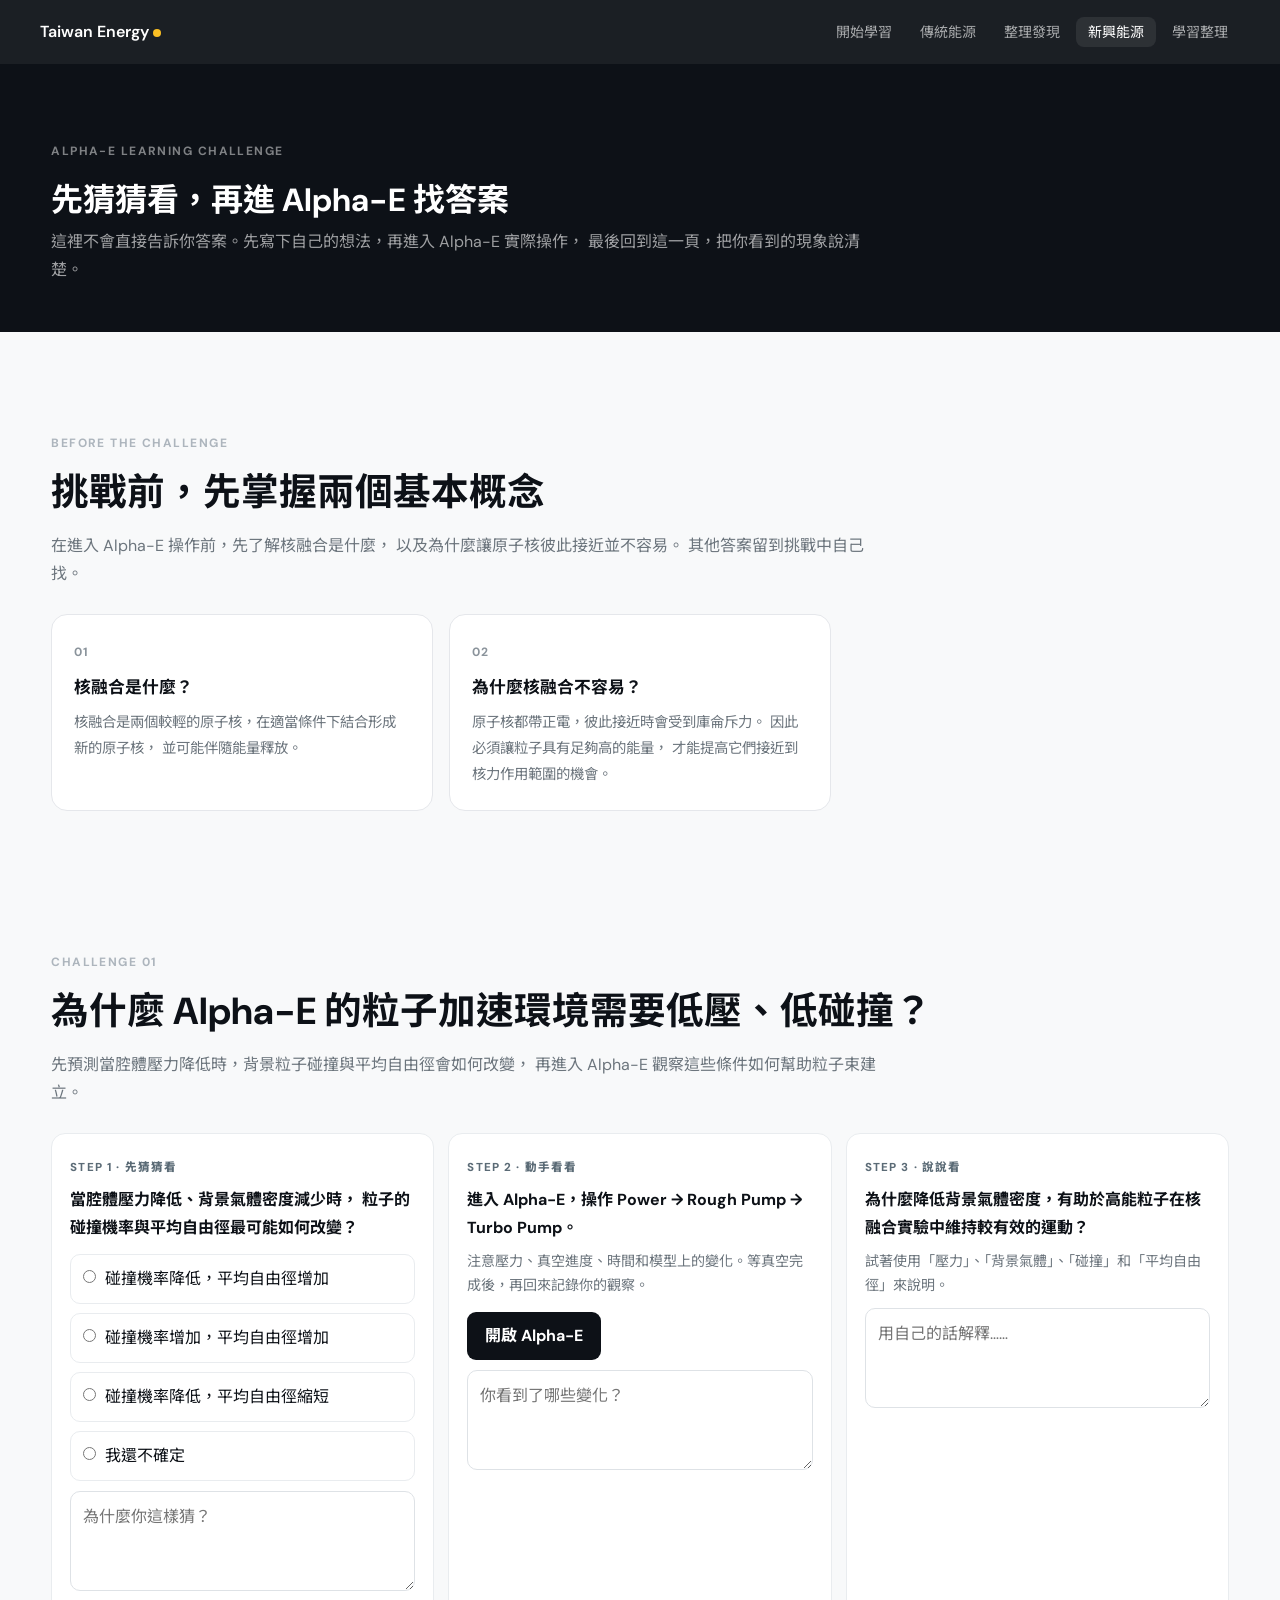
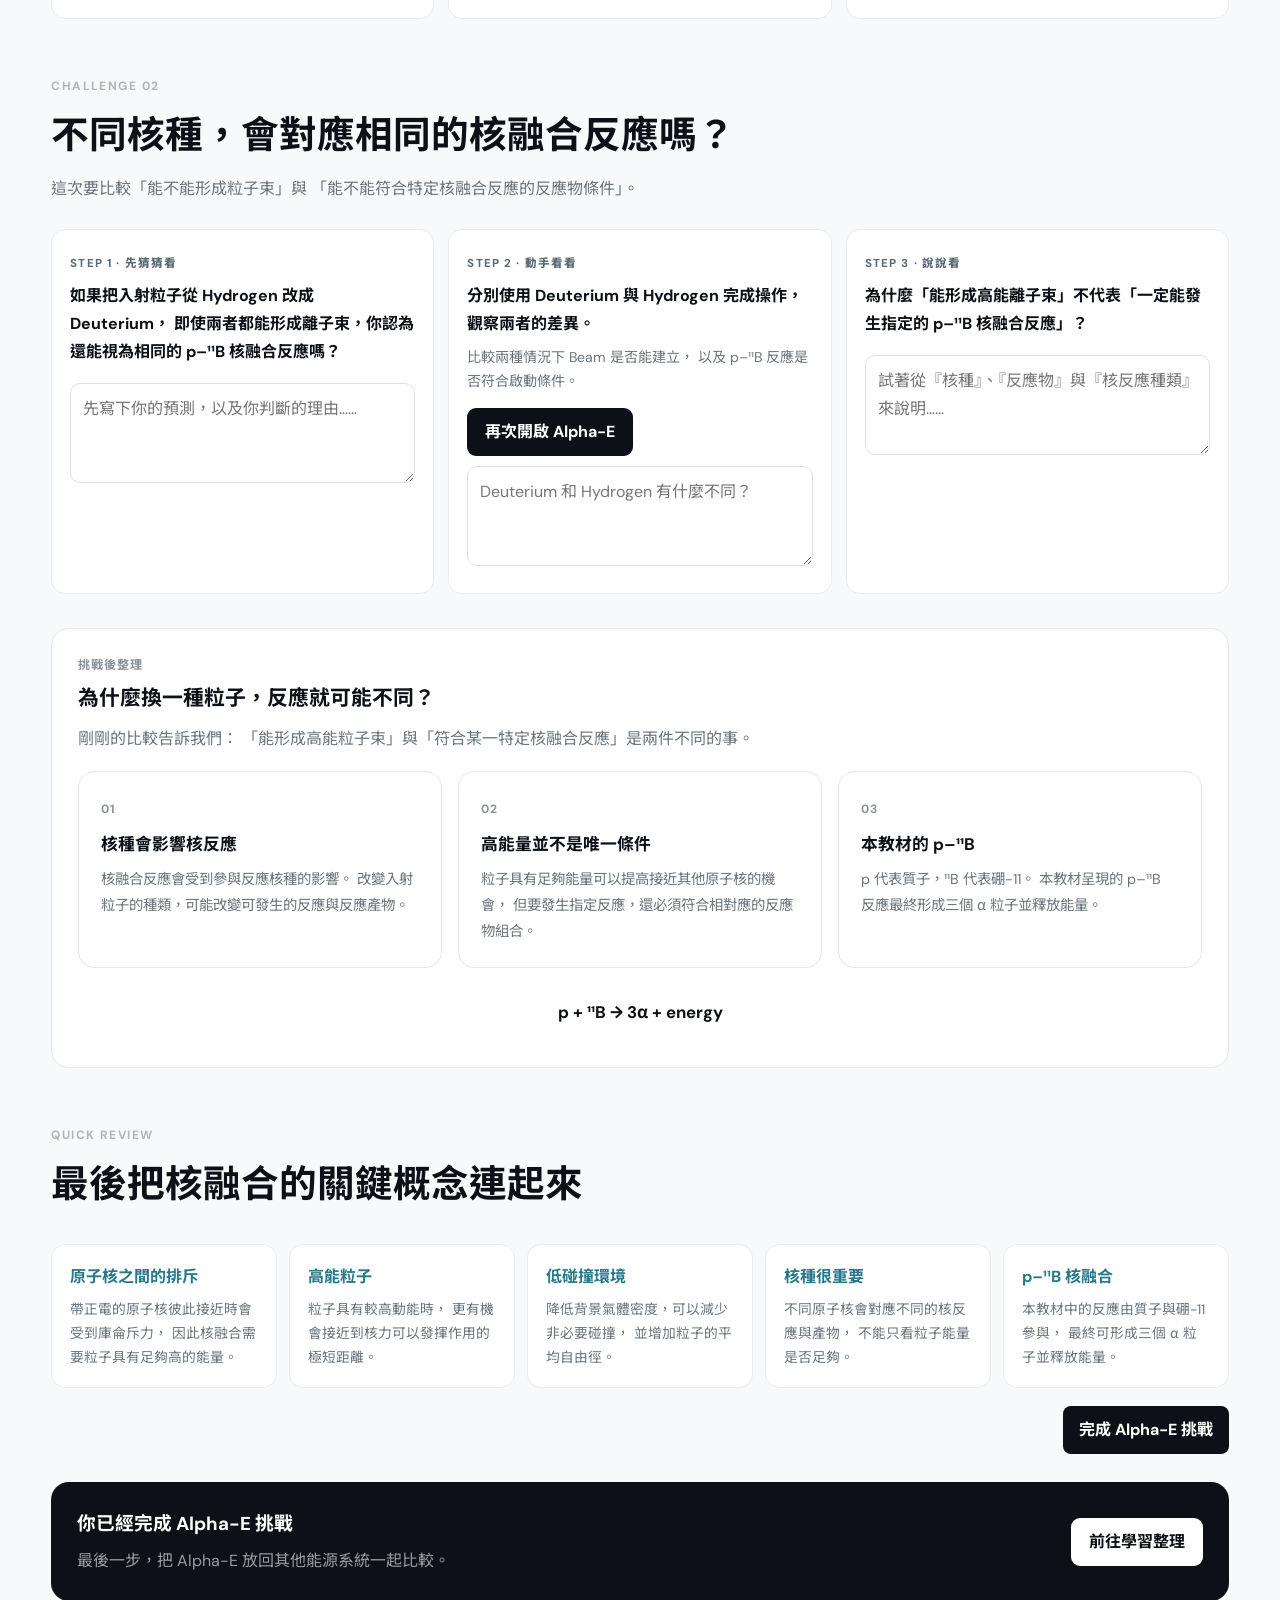
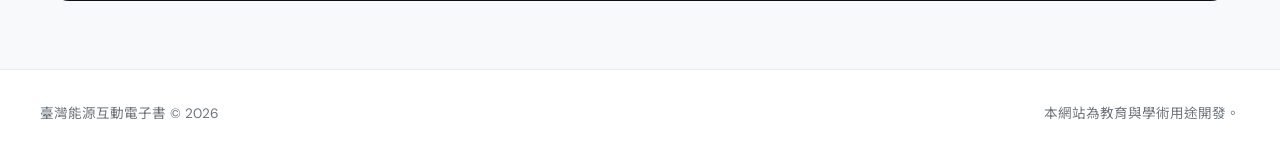
==== commit 7db38779: "1014_1733" ====
--- a/alpha-e-student-activity.html
+++ b/alpha-e-student-activity.html
@@ -1,340 +1,264 @@
 <!DOCTYPE html>
+
 <html lang="zh-Hant">
 <head>
-  <meta charset="UTF-8">
-  <meta name="viewport" content="width=device-width, initial-scale=1.0">
-  <title>Alpha-E 學習挑戰｜臺灣能源互動電子書</title>
-  <link rel="stylesheet" href="student-learning.css">
+<meta charset="utf-8"/>
+<meta content="width=device-width, initial-scale=1.0" name="viewport"/>
+<title>Alpha-E 學習挑戰｜臺灣能源互動電子書</title>
+<link href="student-learning.css?v=9" rel="stylesheet"/>
 </head>
-
-<body>
-
+<body data-page-requires="alpha">
 <nav>
-    <a class="logo" href="index.html">Taiwan Energy<span></span></a>
-
-  <button class="nav-toggle" type="button" aria-label="開啟選單" onclick="toggleMenu()">
-    <span></span><span></span><span></span>
-  </button>
-
-  <ul id="nav-menu">
-      <li><a href="index.html#challenge">返回能源探索</a></li>
-    <li><a class="active" href="alpha-e-student-activity.html">Alpha-E 挑戰</a></li>
-    <li><a href="alpha-e.html">Alpha-E 系統</a></li>
-    <li><a href="student-summary.html">學習整理</a></li>
-  </ul>
+<a class="logo" href="index.html">Taiwan Energy<span></span></a>
+<button aria-label="開啟選單" class="nav-toggle" onclick="toggleMenu()" type="button">
+<span></span><span></span><span></span>
+</button>
+<ul id="nav-menu"><li><a href="index.html#start">開始學習</a></li><li><a href="index.html#explore">傳統能源</a></li><li><a href="index.html#discover">整理發現</a></li><li><a class="active" href="index.html#emerging">新興能源</a></li><li><a href="student-summary.html">學習整理</a></li></ul>
 </nav>
-
 <header class="summary-hero">
-  <div class="inner">
-    <span class="eyebrow">ALPHA-E LEARNING CHALLENGE</span>
-    <h1>先猜猜看，再進 Alpha-E 找答案</h1>
-    <p>
+<div class="inner">
+<span class="eyebrow">ALPHA-E LEARNING CHALLENGE</span>
+<h1>先猜猜看，再進 Alpha-E 找答案</h1>
+<p>
       這裡不會直接告訴你答案。先寫下自己的想法，再進入 Alpha-E 實際操作，
       最後回到這一頁，把你看到的現象說清楚。
     </p>
-  </div>
-</header>
-
+</div>
+</header><section class="container route-container"><div data-learning-route=""></div></section>
 <section class="container">
-
-    <div class="section-intro">
-        <span class="eyebrow">BEFORE THE CHALLENGE</span>
-        <h2>挑戰前，先掌握兩個基本概念</h2>
-        <p>
+<div class="section-intro">
+<span class="eyebrow">BEFORE THE CHALLENGE</span>
+<h2>挑戰前，先掌握兩個基本概念</h2>
+<p>
             在進入 Alpha-E 操作前，先了解核融合是什麼，
             以及為什麼讓原子核彼此接近並不容易。
             其他答案留到挑戰中自己找。
         </p>
-    </div>
-
-    <div class="fusion-core-grid">
-
-        <article class="fusion-core-card">
-            <span>01</span>
-            <h3>核融合是什麼？</h3>
-            <p>
+</div>
+<div class="fusion-core-grid">
+<article class="fusion-core-card">
+<span>01</span>
+<h3>核融合是什麼？</h3>
+<p>
                 核融合是兩個較輕的原子核，在適當條件下結合形成新的原子核，
                 並可能伴隨能量釋放。
             </p>
-        </article>
-
-        <article class="fusion-core-card">
-            <span>02</span>
-            <h3>為什麼核融合不容易？</h3>
-            <p>
+</article>
+<article class="fusion-core-card">
+<span>02</span>
+<h3>為什麼核融合不容易？</h3>
+<p>
                 原子核都帶正電，彼此接近時會受到庫侖斥力。
                 因此必須讓粒子具有足夠高的能量，
                 才能提高它們接近到核力作用範圍的機會。
             </p>
-        </article>
-    </div>
-</section>
-
+</article>
+</div>
+</section>
 <main class="container">
-
-  <section>
-    <div class="section-intro">
-      <span class="eyebrow">CHALLENGE 01</span>
-      <h2>為什麼 Alpha-E 的粒子加速環境需要低壓、低碰撞？</h2>
-      <p>
+<section>
+<div class="section-intro">
+<span class="eyebrow">CHALLENGE 01</span>
+<h2>為什麼 Alpha-E 的粒子加速環境需要低壓、低碰撞？</h2>
+<p>
           先預測當腔體壓力降低時，背景粒子碰撞與平均自由徑會如何改變，
           再進入 Alpha-E 觀察這些條件如何幫助粒子束建立。
       </p>
-    </div>
-
-    <div class="activity-steps">
-
-        <article class="activity-step">
-            <span class="tag">STEP 1 · 先猜猜看</span>
-            <h4>
+</div>
+<div class="activity-steps">
+<article class="activity-step">
+<span class="tag">STEP 1 · 先猜猜看</span>
+<h4>
                 當腔體壓力降低、背景氣體密度減少時，
                 粒子的碰撞機率與平均自由徑最可能如何改變？
             </h4>
-
-            <div class="choice-list" data-radio-group="vacuum_predict">
-                <label class="choice">
-                    <input type="radio" name="vacuum_predict" value="collision_down_path_up">
+<div class="choice-list" data-radio-group="vacuum_predict">
+<label class="choice">
+<input name="vacuum_predict" type="radio" value="collision_down_path_up"/>
                     碰撞機率降低，平均自由徑增加
                 </label>
-
-                <label class="choice">
-                    <input type="radio" name="vacuum_predict" value="collision_up_path_up">
+<label class="choice">
+<input name="vacuum_predict" type="radio" value="collision_up_path_up"/>
                     碰撞機率增加，平均自由徑增加
                 </label>
-
-                <label class="choice">
-                    <input type="radio" name="vacuum_predict" value="collision_down_path_down">
+<label class="choice">
+<input name="vacuum_predict" type="radio" value="collision_down_path_down"/>
                     碰撞機率降低，平均自由徑縮短
                 </label>
-
-                <label class="choice">
-                    <input type="radio" name="vacuum_predict" value="unknown">
+<label class="choice">
+<input name="vacuum_predict" type="radio" value="unknown"/>
                     我還不確定
                 </label>
-            </div>
-
-            <textarea data-save="vacuum_reason" placeholder="為什麼你這樣猜？"></textarea>
-        </article>
-
-      <article class="activity-step">
-        <span class="tag">STEP 2 · 動手看看</span>
-        <h4>進入 Alpha-E，操作 Power → Rough Pump → Turbo Pump。</h4>
-
-        <p>
+</div>
+<textarea data-save="vacuum_reason" placeholder="為什麼你這樣猜？"></textarea>
+</article>
+<article class="activity-step">
+<span class="tag">STEP 2 · 動手看看</span>
+<h4>進入 Alpha-E，操作 Power → Rough Pump → Turbo Pump。</h4>
+<p>
           注意壓力、真空進度、時間和模型上的變化。等真空完成後，再回來記錄你的觀察。
         </p>
-
-        <a class="btn btn-dark"
-           href="alpha-e.html"
-           target="_blank"
-           rel="noopener"
-           style="margin-top:14px">
+<a class="btn btn-dark" href="alpha-e.html" rel="noopener" style="margin-top:14px" target="_blank">
           開啟 Alpha-E
         </a>
-
-        <textarea data-save="vacuum_observe" placeholder="你看到了哪些變化？"></textarea>
-      </article>
-
-      <article class="activity-step">
-          <span class="tag">STEP 3 · 說說看</span>
-          <h4>
+<textarea data-save="vacuum_observe" placeholder="你看到了哪些變化？"></textarea>
+</article>
+<article class="activity-step">
+<span class="tag">STEP 3 · 說說看</span>
+<h4>
               為什麼降低背景氣體密度，有助於高能粒子在核融合實驗中維持較有效的運動？
           </h4>
-
-          <p>
+<p>
               試著使用「壓力」、「背景氣體」、「碰撞」和「平均自由徑」來說明。
           </p>
-
-          <textarea data-save="vacuum_explain" placeholder="用自己的話解釋……"></textarea>
-      </article>
-
-    </div>
-  </section>
-
-  <section style="margin-top:52px">
-      <div class="section-intro">
-          <span class="eyebrow">CHALLENGE 02</span>
-          <h2>不同核種，會對應相同的核融合反應嗎？</h2>
-
-          <p>
+<textarea data-save="vacuum_explain" placeholder="用自己的話解釋……"></textarea>
+</article>
+</div>
+</section>
+<section style="margin-top:52px">
+<div class="section-intro">
+<span class="eyebrow">CHALLENGE 02</span>
+<h2>不同核種，會對應相同的核融合反應嗎？</h2>
+<p>
               這次要比較「能不能形成粒子束」與
               「能不能符合特定核融合反應的反應物條件」。
           </p>
-      </div>
-
-    <div class="activity-steps">
-
-        <article class="activity-step">
-            <span class="tag">STEP 1 · 先猜猜看</span>
-            <h4>
+</div>
+<div class="activity-steps">
+<article class="activity-step">
+<span class="tag">STEP 1 · 先猜猜看</span>
+<h4>
                 如果把入射粒子從 Hydrogen 改成 Deuterium，
                 即使兩者都能形成離子束，你認為還能視為相同的 p–¹¹B 核融合反應嗎？
             </h4>
-
-            <textarea data-save="fuel_predict"
-                      placeholder="先寫下你的預測，以及你判斷的理由……"></textarea>
-        </article>
-
-        <article class="activity-step">
-            <span class="tag">STEP 2 · 動手看看</span>
-            <h4>
+<textarea data-save="fuel_predict" placeholder="先寫下你的預測，以及你判斷的理由……"></textarea>
+</article>
+<article class="activity-step">
+<span class="tag">STEP 2 · 動手看看</span>
+<h4>
                 分別使用 Deuterium 與 Hydrogen 完成操作，觀察兩者的差異。
             </h4>
-
-            <p>
+<p>
                 比較兩種情況下 Beam 是否能建立，
                 以及 p–¹¹B 反應是否符合啟動條件。
             </p>
-
-            <a class="btn btn-dark"
-               href="alpha-e.html"
-               target="_blank"
-               rel="noopener"
-               style="margin-top:14px">
+<a class="btn btn-dark" href="alpha-e.html" rel="noopener" style="margin-top:14px" target="_blank">
                 再次開啟 Alpha-E
             </a>
-
-            <textarea data-save="fuel_observe" placeholder="Deuterium 和 Hydrogen 有什麼不同？"></textarea>
-        </article>
-
-        <article class="activity-step">
-            <span class="tag">STEP 3 · 說說看</span>
-            <h4>
+<textarea data-save="fuel_observe" placeholder="Deuterium 和 Hydrogen 有什麼不同？"></textarea>
+</article>
+<article class="activity-step">
+<span class="tag">STEP 3 · 說說看</span>
+<h4>
                 為什麼「能形成高能離子束」不代表「一定能發生指定的 p–¹¹B 核融合反應」？
             </h4>
-
-            <textarea data-save="fuel_explain"
-                      placeholder="試著從『核種』、『反應物』與『核反應種類』來說明……"></textarea>
-        </article>
-
-    </div>
-  </section>
-
-    <section style="margin-top:32px">
-
-    <div class="concept-bridge">
-        <div class="concept-bridge-head">
-            <span>挑戰後整理</span>
-            <h3>為什麼換一種粒子，反應就可能不同？</h3>
-            <p>
+<textarea data-save="fuel_explain" placeholder="試著從『核種』、『反應物』與『核反應種類』來說明……"></textarea>
+</article>
+</div>
+</section>
+<section style="margin-top:32px">
+<div class="concept-bridge">
+<div class="concept-bridge-head">
+<span>挑戰後整理</span>
+<h3>為什麼換一種粒子，反應就可能不同？</h3>
+<p>
                 剛剛的比較告訴我們：
                 「能形成高能粒子束」與「符合某一特定核融合反應」是兩件不同的事。
             </p>
-        </div>
-
-        <div class="fusion-core-grid" style="margin-top:18px">
-
-            <article class="fusion-core-card">
-                <span>01</span>
-                <h3>核種會影響核反應</h3>
-                <p>
+</div>
+<div class="fusion-core-grid" style="margin-top:18px">
+<article class="fusion-core-card">
+<span>01</span>
+<h3>核種會影響核反應</h3>
+<p>
                     核融合反應會受到參與反應核種的影響。
                     改變入射粒子的種類，可能改變可發生的反應與反應產物。
                 </p>
-            </article>
-
-            <article class="fusion-core-card">
-                <span>02</span>
-                <h3>高能量並不是唯一條件</h3>
-                <p>
+</article>
+<article class="fusion-core-card">
+<span>02</span>
+<h3>高能量並不是唯一條件</h3>
+<p>
                     粒子具有足夠能量可以提高接近其他原子核的機會，
                     但要發生指定反應，還必須符合相對應的反應物組合。
                 </p>
-            </article>
-
-            <article class="fusion-core-card">
-                <span>03</span>
-                <h3>本教材的 p–¹¹B</h3>
-                <p>
+</article>
+<article class="fusion-core-card">
+<span>03</span>
+<h3>本教材的 p–¹¹B</h3>
+<p>
                     p 代表質子，¹¹B 代表硼-11。
                     本教材呈現的 p–¹¹B 反應最終形成三個 α 粒子並釋放能量。
                 </p>
-            </article>
-
-        </div>
-
-        <div class="fusion-reaction">
-            <strong>p + ¹¹B → 3α + energy</strong>
-        </div>
-    </div>
-
-</section>
-
-  <section style="margin-top:52px">
-      <div class="section-intro">
-          <span class="eyebrow">QUICK REVIEW</span>
-          <h2>最後把核融合的關鍵概念連起來</h2>
-      </div>
-
-      <div class="summary-strip">
-
-          <article class="summary-card">
-              <strong>原子核之間的排斥</strong>
-              <p>
+</article>
+</div>
+<div class="fusion-reaction">
+<strong>p + ¹¹B → 3α + energy</strong>
+</div>
+</div>
+</section>
+<section style="margin-top:52px">
+<div class="section-intro">
+<span class="eyebrow">QUICK REVIEW</span>
+<h2>最後把核融合的關鍵概念連起來</h2>
+</div>
+<div class="summary-strip">
+<article class="summary-card">
+<strong>原子核之間的排斥</strong>
+<p>
                   帶正電的原子核彼此接近時會受到庫侖斥力，
                   因此核融合需要粒子具有足夠高的能量。
               </p>
-          </article>
-
-          <article class="summary-card">
-              <strong>高能粒子</strong>
-              <p>
+</article>
+<article class="summary-card">
+<strong>高能粒子</strong>
+<p>
                   粒子具有較高動能時，
                   更有機會接近到核力可以發揮作用的極短距離。
               </p>
-          </article>
-
-          <article class="summary-card">
-              <strong>低碰撞環境</strong>
-              <p>
+</article>
+<article class="summary-card">
+<strong>低碰撞環境</strong>
+<p>
                   降低背景氣體密度，可以減少非必要碰撞，
                   並增加粒子的平均自由徑。
               </p>
-          </article>
-
-          <article class="summary-card">
-              <strong>核種很重要</strong>
-              <p>
+</article>
+<article class="summary-card">
+<strong>核種很重要</strong>
+<p>
                   不同原子核會對應不同的核反應與產物，
                   不能只看粒子能量是否足夠。
               </p>
-          </article>
-
-          <article class="summary-card">
-              <strong>p–¹¹B 核融合</strong>
-              <p>
+</article>
+<article class="summary-card">
+<strong>p–¹¹B 核融合</strong>
+<p>
                   本教材中的反應由質子與硼-11 參與，
                   最終可形成三個 α 粒子並釋放能量。
               </p>
-          </article>
-
-      </div>
-
-      <div class="phase-footer">
-          <button class="complete-phase-btn" data-complete-section="challenge">
+</article>
+</div>
+<div class="phase-footer">
+<button class="complete-phase-btn" data-complete-section="challenge" data-default-label="完成 Alpha-E 挑戰">
               完成 Alpha-E 挑戰
           </button>
-      </div>
-  </section>
-
-  <section style="margin-top:28px">
-    <div class="challenge-panel">
-      <div>
-        <h3>你已經完成 Alpha-E 挑戰</h3>
-        <p>最後一步，把 Alpha-E 放回其他能源系統一起比較。</p>
-      </div>
-
-      <a class="btn btn-primary" href="student-summary.html">前往學習整理</a>
-    </div>
-  </section>
-
+</div>
+</section>
+<section style="margin-top:28px">
+<div class="challenge-panel">
+<div>
+<h3>你已經完成 Alpha-E 挑戰</h3>
+<p>最後一步，把 Alpha-E 放回其他能源系統一起比較。</p>
+</div>
+<a class="btn btn-primary" href="student-summary.html">前往學習整理</a>
+</div>
+</section>
 </main>
-
 <footer>
-  <p>臺灣能源互動電子書 © 2026</p>
-  <p>本網站為教育與學術用途開發。</p>
+<p>臺灣能源互動電子書 © 2026</p>
+<p>本網站為教育與學術用途開發。</p>
 </footer>
-
-<script src="student-learning.js?v=7"></script>
+<script src="student-learning.js?v=9"></script>
 </body>
 </html>
--- a/student-learning.css
+++ b/student-learning.css
@@ -174,6 +174,32 @@
 }
 
 .hero-panel h3{margin-bottom:14px}
+
+/* =========================================================
+   首頁學習路線
+========================================================= */
+
+.route-home-link {
+    color: inherit;
+    text-decoration: none;
+}
+
+.route-home-link:hover {
+    background: rgba(255,255,255,.08);
+}
+
+.route-home-link.locked {
+    opacity: .45;
+    cursor: pointer;
+}
+
+.route-home-link.locked:hover {
+    background: rgba(255,255,255,.05);
+}
+
+.route-home-link.done .phase-status {
+    color: #a5f28f;
+}
 
 .phase-list{
   display:grid;
@@ -2315,4 +2341,483 @@
     .taiwan-energy-context {
         padding: 20px;
     }
-}+}
+
+/* =========================================================
+   V9：拆頁式學習流程 / 學習路線 / 解鎖機制
+========================================================= */
+
+.route-container{padding-top:28px;padding-bottom:0}
+.learning-route{border:1px solid var(--line);border-radius:18px;background:#fff;overflow:hidden}
+.learning-route-head{display:flex;justify-content:space-between;align-items:flex-start;gap:16px;padding:18px 20px 12px}
+.learning-route-head h3{margin:0;font-size:1rem}
+.learning-route-head p{margin:3px 0 0;color:var(--muted);font-size:.78rem}
+.route-overall{white-space:nowrap;color:#28798a;font-size:.78rem;font-weight:800}
+.route-stage-list{display:grid;gap:1px;background:var(--line)}
+.route-stage{display:block;width:100%;border:0;background:#fff;color:var(--black);text-decoration:none;text-align:left}
+.route-stage-main{display:grid;grid-template-columns:34px 1fr auto;gap:10px;align-items:center;padding:11px 16px}
+.route-stage-num{display:grid;place-items:center;width:30px;height:30px;border-radius:50%;background:#eef4f6;color:#28798a;font-size:.72rem;font-weight:900}
+.route-stage-text strong{display:block;font-size:.9rem}
+.route-stage-text small{display:block;margin-top:1px;color:#8a939b;font-size:.72rem}
+.route-stage-status{color:#6c757d;font-size:.76rem;font-weight:700}
+.route-stage.done .route-stage-num{background:#dff5d7;color:#24451d}
+.route-stage.done .route-stage-status{color:#39752d}
+.route-stage.locked{cursor:pointer;opacity:.57}
+.route-stage.locked .route-stage-num{background:#f2f3f4;color:#8a939b}
+.route-subitems{display:flex;flex-wrap:wrap;gap:7px;padding:0 16px 12px 60px;background:#fff}
+.route-subitem{display:inline-flex;align-items:center;gap:5px;min-height:30px;padding:5px 9px;border:1px solid #e4e8eb;border-radius:999px;background:#fafbfb;color:#5c6670;text-decoration:none;font-size:.7rem;font-weight:700}
+.route-subitem.done{border-color:#cce5c3;background:#eff9ec;color:#39752d}
+.route-subitem.locked{opacity:.5;cursor:pointer}
+
+.energy-menu-grid{display:grid;grid-template-columns:repeat(3,1fr);gap:16px}
+.energy-menu-card{display:block;padding:22px;border:1px solid var(--line);border-radius:16px;background:#fff;text-decoration:none;transition:.18s ease}
+.energy-menu-card:hover{transform:translateY(-2px);border-color:#cfd6dc;box-shadow:0 10px 28px rgba(13,17,23,.06)}
+.energy-menu-card > span{display:inline-block;margin-bottom:9px;color:#8a939b;font-size:.74rem;font-weight:800;letter-spacing:.08em}
+.energy-menu-card h3{margin-bottom:6px;font-size:1.12rem}
+.energy-menu-card p{color:var(--muted);font-size:.88rem;line-height:1.7}
+.energy-menu-card .module-card-status{display:block;margin-top:14px;color:#28798a;font-size:.82rem}
+.energy-menu-card.done{border-color:#cce5c3;background:#fbfef9}
+.energy-menu-card.done .module-card-status{color:#39752d}
+.energy-menu-card.locked{opacity:.55;cursor:pointer}
+
+.section-progress-line{display:flex;justify-content:space-between;gap:16px;align-items:center;margin:0 0 16px;padding:12px 15px;border:1px solid var(--line);border-radius:12px;background:#fff;font-size:.86rem}
+.section-progress-line span{color:#28798a;font-weight:800}
+
+.gated-section{position:relative}
+.gated-section .gate-message{display:none}
+.gated-section.is-locked .gated-content{display:none}
+.gated-section.is-locked .gate-message{display:flex;align-items:flex-start;gap:12px;padding:22px;border:1px dashed #d6dce1;border-radius:16px;background:#f5f7f8;color:#6c757d}
+.gate-message > span{font-size:1.25rem;line-height:1.4}
+.gate-message strong{display:block;color:#303840;margin-bottom:3px}
+.gate-message p{margin:0;font-size:.88rem}
+.compact-gate{padding-top:20px}
+
+.module-main{padding-top:30px}
+.module-main .energy-card{max-width:100%}
+.module-focus-note{display:flex;gap:10px;align-items:center;flex-wrap:wrap;margin-bottom:18px;padding:13px 16px;border-left:3px solid var(--cyan);border-radius:8px;background:#fff;color:#56616b;font-size:.86rem}
+.module-focus-note strong{color:#0d1117}
+.module-navigation{display:grid;grid-template-columns:1fr auto 1fr;gap:12px;align-items:center;margin-top:28px;padding-top:22px;border-top:1px solid var(--line)}
+.module-navigation > :last-child{justify-self:end}
+
+.page-lock-overlay{position:fixed;inset:var(--nav) 0 0;z-index:900;display:grid;place-items:center;padding:24px;background:rgba(248,249,250,.96);backdrop-filter:blur(4px)}
+.page-lock-card{width:min(560px,92vw);padding:28px;border:1px solid var(--line);border-radius:18px;background:#fff;box-shadow:0 18px 50px rgba(13,17,23,.12);text-align:center}
+.page-lock-card h2{margin:8px 0}
+.page-lock-card p{margin-bottom:18px;color:var(--muted)}
+
+.learning-toast{position:fixed;right:22px;bottom:22px;z-index:2000;max-width:360px;padding:12px 15px;border-radius:10px;background:#0d1117;color:#fff;font-size:.84rem;box-shadow:0 10px 30px rgba(0,0,0,.18)}
+
+.compare-table td:first-child{font-weight:800}
+
+@media(max-width:980px){.energy-menu-grid{grid-template-columns:repeat(2,1fr)}}
+@media(max-width:768px){
+  .route-stage-main{grid-template-columns:30px 1fr}
+  .route-stage-status{grid-column:2}
+  .route-subitems{padding-left:56px}
+  .energy-menu-grid{grid-template-columns:1fr}
+  .module-navigation{grid-template-columns:1fr}
+  .module-navigation > *{width:100%;justify-self:stretch!important;text-align:center}
+}
+
+/* =========================================================
+   學習路線收合
+========================================================= */
+
+.route-toggle {
+    width: 100%;
+    border: 0;
+    cursor: pointer;
+    text-align: left;
+}
+
+.route-head-right {
+    display: flex;
+    align-items: center;
+    gap: 12px;
+}
+
+.route-toggle-icon {
+    display: grid;
+    place-items: center;
+    width: 30px;
+    height: 30px;
+    border-radius: 50%;
+    background: #f1f3f5;
+    color: #495057;
+    font-size: 1rem;
+    font-weight: 700;
+}
+
+.learning-route-content {
+    display: block;
+}
+
+.learning-route.route-collapsed
+.learning-route-content {
+    display: none;
+}
+
+.learning-route.route-collapsed
+.learning-route-head {
+    padding-bottom: 18px;
+}
+
+/* =========================================================
+   能源模型：左模型 / 右控制
+========================================================= */
+
+.module-workspace {
+    display: grid;
+    grid-template-columns: minmax(800px, 1fr) minmax(300px, 340px);
+    gap: 18px;
+    align-items: stretch;
+}
+
+
+/* 左側模型 */
+
+.module-model-column {
+    min-width: 0;
+}
+
+    .module-model-column
+    .thermal-model-frame {
+        height: 100%;
+    }
+
+    .module-model-column
+    .thermal-unity-wrapper {
+        height: 100%;
+        min-height: 460px;
+        border-radius: 14px;
+        overflow: hidden;
+    }
+
+        .module-model-column
+        .thermal-unity-wrapper iframe {
+            width: 100%;
+            height: 100%;
+            min-height: 460px;
+            /*
+     * 不再使用超高的 aspect-ratio，
+     * 讓模型限制在一個畫面附近。
+     */
+            aspect-ratio: auto;
+            border: 0;
+        }
+
+
+/* 右側操作區 */
+
+.module-control-column {
+    display: flex;
+    flex-direction: column;
+    overflow: hidden;
+    border: 1px solid #dfe3e6;
+    border-radius: 14px;
+    background: #ffffff;
+}
+
+
+    /* 說明放上面 */
+
+    .module-control-column
+    .thermal-inline-info {
+        flex: 1;
+        padding: 20px;
+        background: #f4f2ef;
+    }
+
+
+    /* 按鈕和 slider 放下面 */
+
+    .module-control-column
+    .thermal-inline-controls {
+        display: flex;
+        flex-direction: column;
+        gap: 14px;
+        padding: 16px;
+        background: #6f6861;
+    }
+
+
+    /* 三顆按鈕排好 */
+
+    .module-control-column
+    .thermal-inline-buttons {
+        display: grid;
+        grid-template-columns: repeat(3, 1fr);
+        gap: 8px;
+    }
+
+
+        .module-control-column
+        .thermal-inline-buttons button {
+            width: 100%;
+            min-width: 0;
+        }
+
+
+    /* 提示不要太巨大 */
+
+    .module-control-column
+    .thermal-start-hint {
+        margin-top: 18px;
+        margin-bottom: 0;
+    }
+
+
+/* 平板改上下 */
+
+@media(max-width:900px) {
+
+    .module-workspace {
+        grid-template-columns: 1fr;
+    }
+
+    .module-model-column
+    .thermal-unity-wrapper {
+        min-height: 420px;
+    }
+
+        .module-model-column
+        .thermal-unity-wrapper iframe {
+            min-height: 420px;
+        }
+
+    .wind-model-shell {
+        min-height: 420px;
+    }
+
+    .wind-model-shell iframe {
+        min-height: 420px;
+    }
+}
+
+/* =========================================================
+   永久展開的探索後整理
+========================================================= */
+
+.knowledge-card-static {
+    margin-top: 24px;
+}
+
+.knowledge-card-static-head {
+    padding: 18px;
+    border-bottom: 1px solid #e9ecef;
+    background: #ffffff;
+}
+
+    .knowledge-card-static-head span {
+        display: block;
+        margin-bottom: 4px;
+        color: #8a939b;
+        font-size: .74rem;
+        font-weight: 800;
+        letter-spacing: .08em;
+    }
+
+    .knowledge-card-static-head h3 {
+        margin: 0;
+        font-size: 1rem;
+    }
+
+.model-page-wide {
+    width: min(1320px, 96%);
+}
+
+/* =========================================================
+   風力正式頁
+   排版比照火力發電
+========================================================= */
+
+.wind-learning-module {
+    background: #ffffff;
+}
+
+
+/* =========================
+   左側模型
+========================= */
+
+.wind-model-frame {
+    height: 100%;
+    overflow: hidden;
+    border-top: 1px solid var(--line);
+    border-bottom: 1px solid var(--line);
+    background: #ffffff;
+}
+
+
+.wind-model-shell {
+    position: relative;
+    width: 100%;
+    height: 100%;
+    min-height: 460px;
+    overflow: hidden;
+    border-radius: 14px;
+    background: #11161d;
+}
+
+
+    .wind-model-shell iframe {
+        display: block;
+        width: 100%;
+        height: 100%;
+        min-height: 460px;
+        border: 0;
+        background: #11161d;
+    }
+
+
+/* =========================
+   模型載入提示
+========================= */
+
+.model-loading {
+    position: absolute;
+    left: 14px;
+    bottom: 14px;
+    z-index: 2;
+    padding: 8px 10px;
+    border-radius: 8px;
+    background: rgba(0,0,0,.68);
+    color: #ffffff;
+    font-size: .76rem;
+    pointer-events: none;
+    transition: opacity .2s ease;
+}
+
+
+    .model-loading.ready {
+        opacity: 0;
+    }
+
+
+/* =========================
+   右側說明
+========================= */
+
+.wind-guide-content {
+    flex: 1;
+    padding: 20px;
+    background: #f4f2ef;
+}
+
+
+.wind-step-meta {
+    display: flex;
+    align-items: center;
+    margin-bottom: 8px;
+}
+
+
+#windStepNumber {
+    color: #6b7280;
+    font-size: .8rem;
+    font-weight: 800;
+    letter-spacing: .09em;
+}
+
+
+#windStepTitle {
+    margin: 0 0 10px;
+    color: #111827;
+    font-size: 1.2rem;
+    font-weight: 800;
+    line-height: 1.4;
+}
+
+
+.wind-title-en {
+    display: inline-block;
+    margin-left: 8px;
+    color: #6f7880;
+    font-size: .88rem;
+    font-weight: 700;
+}
+
+
+#windStepDescription {
+    margin: 0;
+    color: #374151;
+    font-size: .95rem;
+    line-height: 1.8;
+    font-weight: 500;
+}
+
+
+.wind-energy-tag {
+    display: inline-flex;
+    align-items: center;
+    margin-top: 16px;
+    padding: 6px 11px;
+    border-radius: 999px;
+    background: rgba(255,255,255,.72);
+    color: #28798a;
+    font-size: .84rem;
+    font-weight: 800;
+}
+
+
+/* =========================
+   控制區
+========================= */
+
+.wind-controls {
+    padding: 16px;
+    background: #6f6861;
+}
+
+
+.wind-button-grid {
+    display: grid;
+    grid-template-columns: repeat(3,1fr);
+    gap: 8px;
+}
+
+
+    .wind-button-grid button {
+        width: 100%;
+        min-width: 0;
+        height: 36px;
+        padding: 5px 12px;
+        border: 1px solid rgba(255,255,255,.7);
+        border-radius: 18px;
+        background: rgba(255,255,255,.9);
+        color: #495057;
+        font-size: .78rem;
+        font-weight: 700;
+        cursor: pointer;
+        transition: .2s;
+    }
+
+
+        .wind-button-grid button:hover:not(:disabled) {
+            background: #ffffff;
+        }
+
+
+        .wind-button-grid button:disabled {
+            opacity: .45;
+            cursor: not-allowed;
+        }
+
+/* =========================
+   Tablet
+========================= */
+
+@media(max-width:900px) {
+
+    .wind-model-shell,
+    .wind-model-shell iframe {
+        min-height: 420px;
+    }
+}
+
+
+@media(max-width:600px) {
+
+    .wind-button-grid {
+        grid-template-columns: 1fr;
+    }
+}
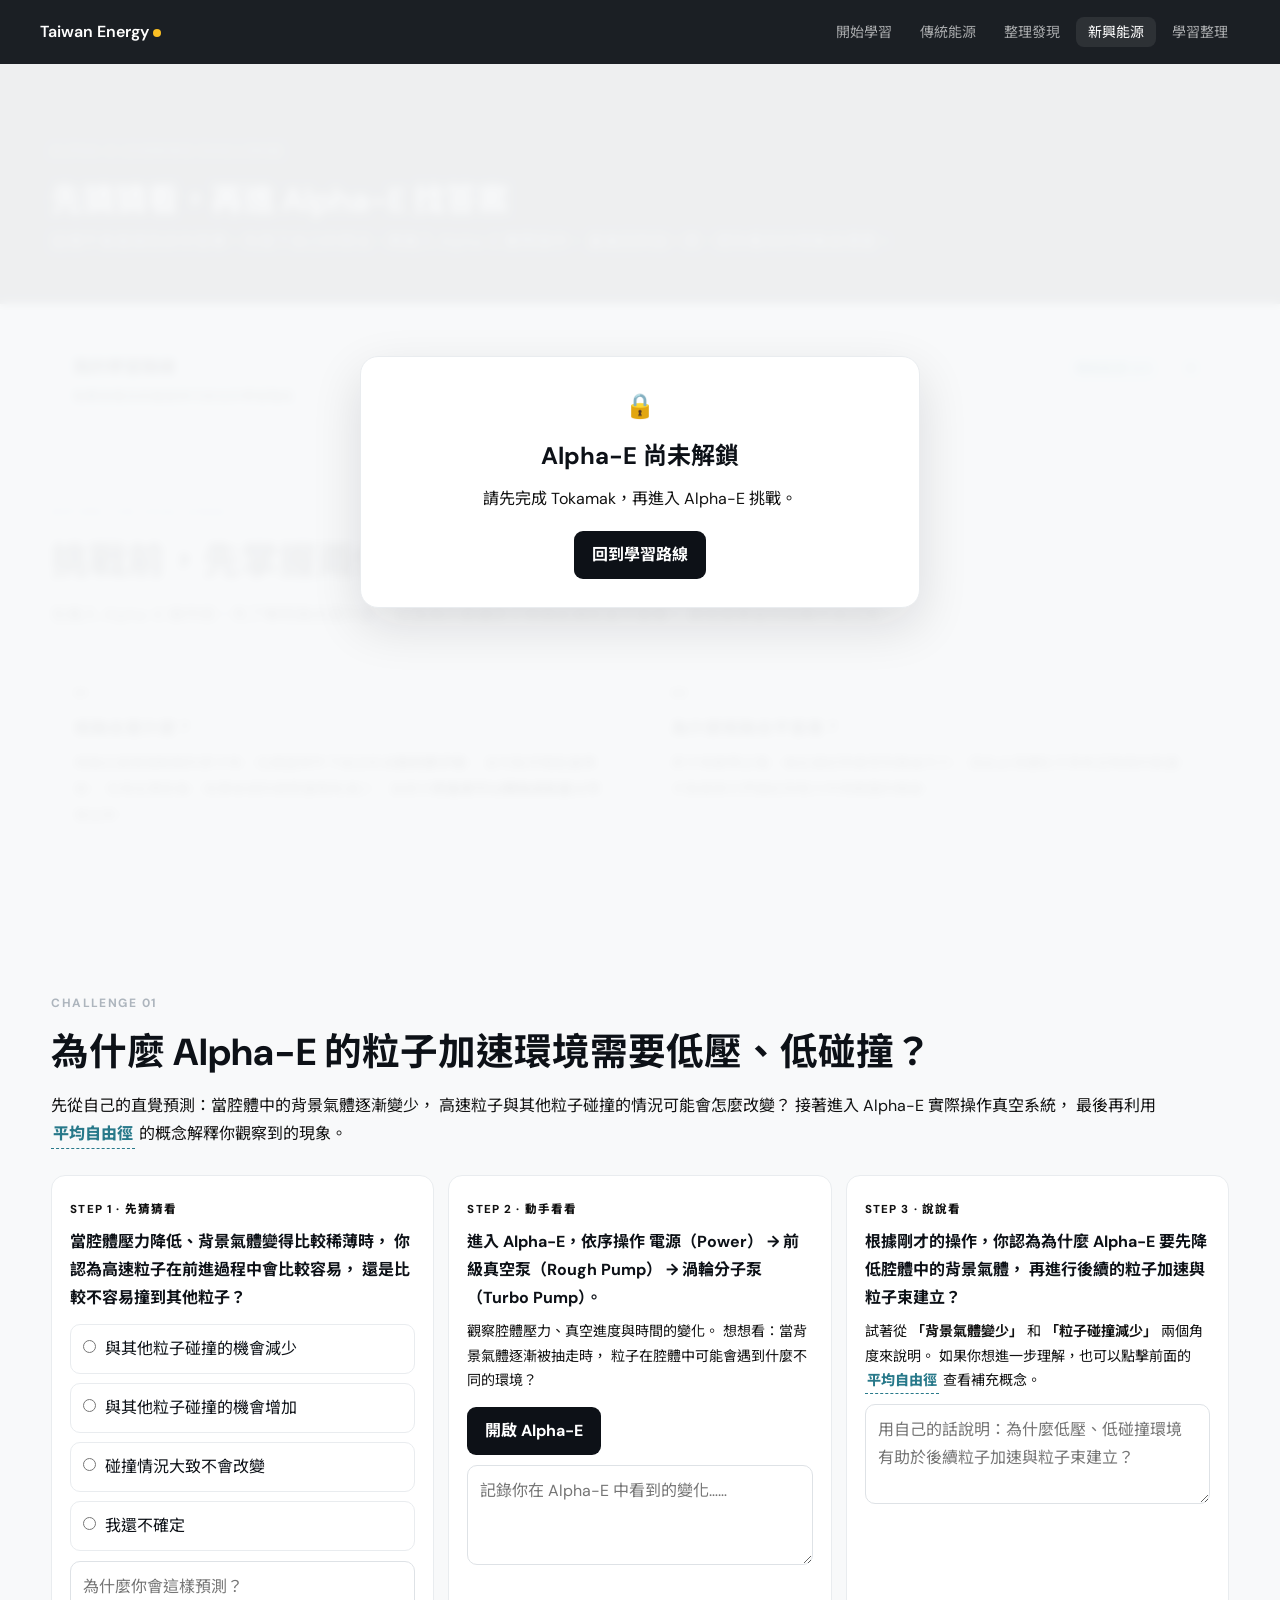
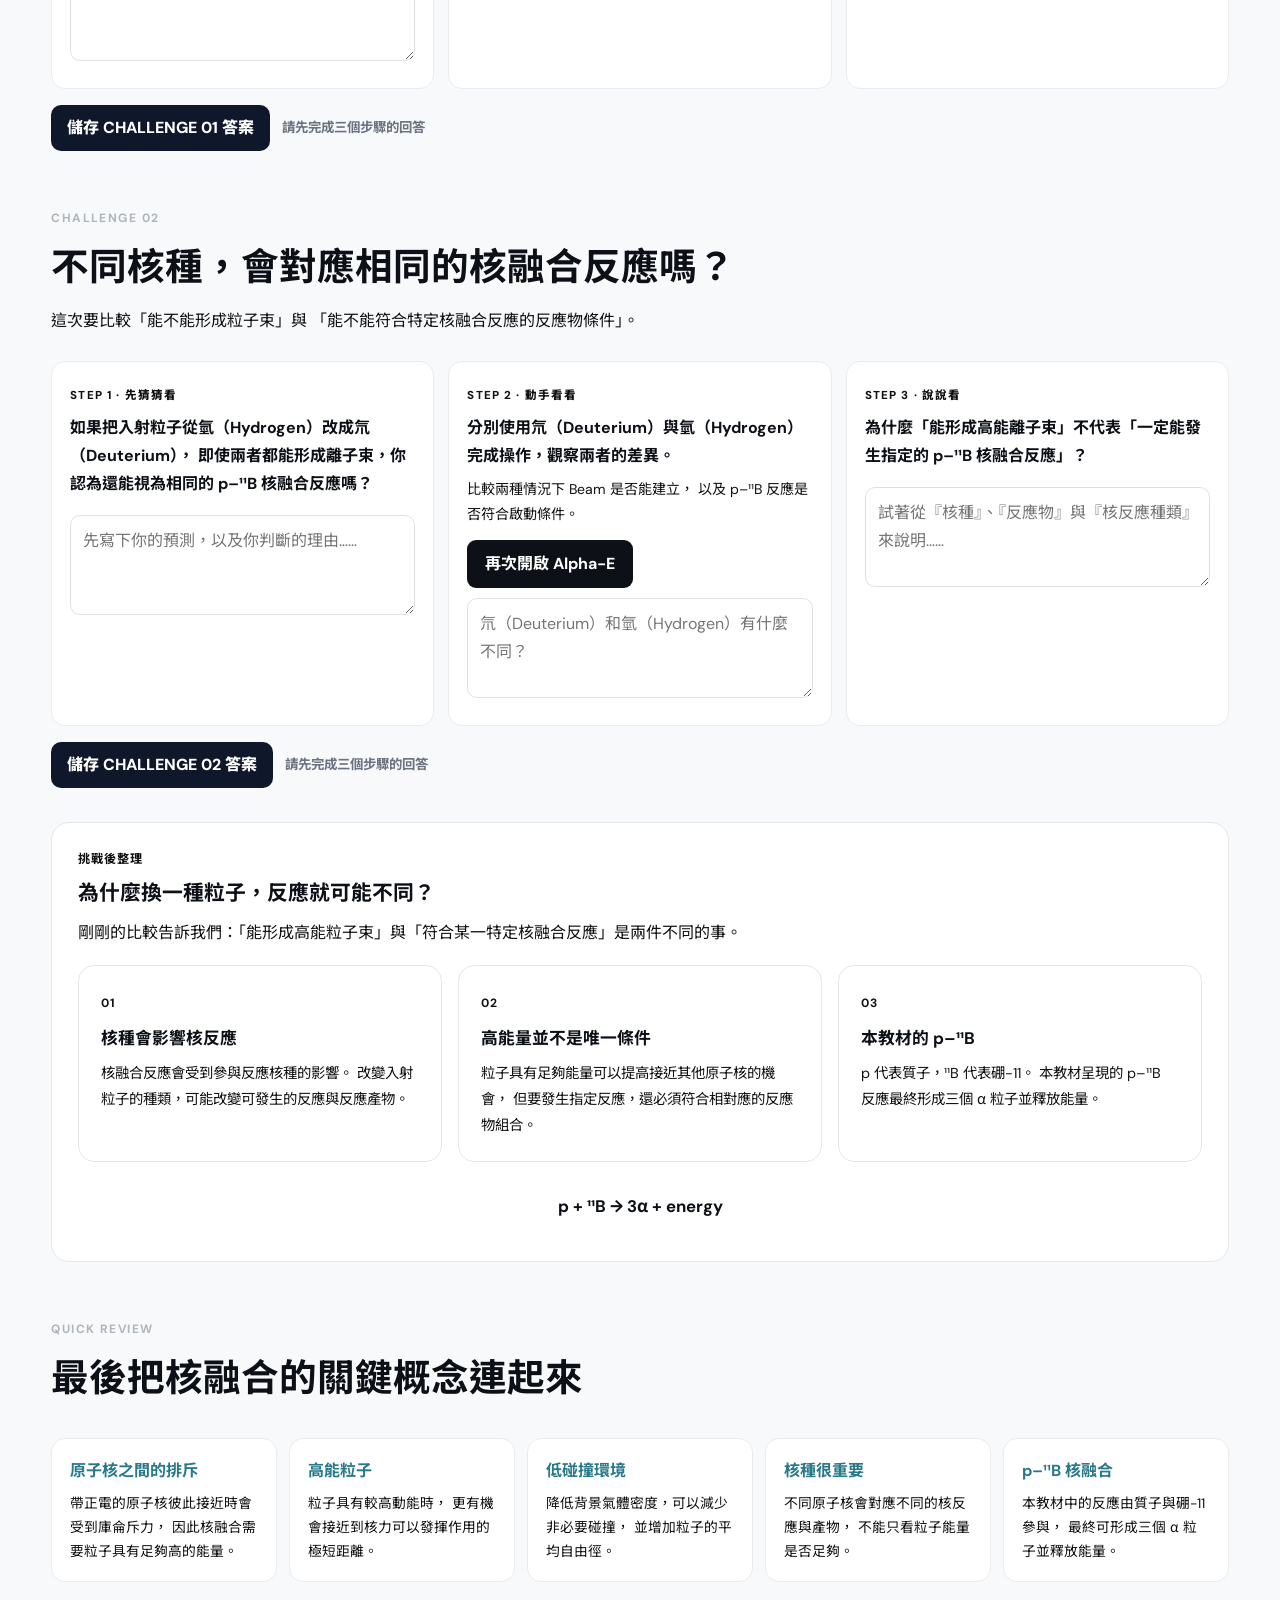
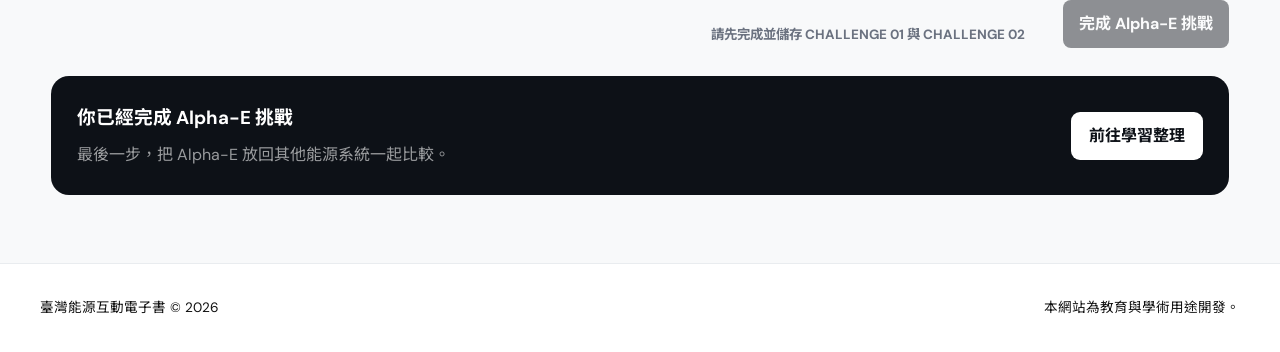
==== commit 040f1985: "1019_0138" ====
--- a/alpha-e-student-activity.html
+++ b/alpha-e-student-activity.html
@@ -1,264 +1,436 @@
 <!DOCTYPE html>
 
 <html lang="zh-Hant">
-<head>
-<meta charset="utf-8"/>
-<meta content="width=device-width, initial-scale=1.0" name="viewport"/>
-<title>Alpha-E 學習挑戰｜臺灣能源互動電子書</title>
-<link href="student-learning.css?v=9" rel="stylesheet"/>
+<head> 
+    <meta charset="utf-8"/>
+    <meta content="width=device-width, initial-scale=1.0" name="viewport"/>
+    <title>Alpha-E 學習挑戰｜臺灣能源互動電子書</title>
+    <link href="student-learning.css?v=9" rel="stylesheet"/>
 </head>
+
 <body data-page-requires="alpha">
-<nav>
-<a class="logo" href="index.html">Taiwan Energy<span></span></a>
-<button aria-label="開啟選單" class="nav-toggle" onclick="toggleMenu()" type="button">
-<span></span><span></span><span></span>
-</button>
-<ul id="nav-menu"><li><a href="index.html#start">開始學習</a></li><li><a href="index.html#explore">傳統能源</a></li><li><a href="index.html#discover">整理發現</a></li><li><a class="active" href="index.html#emerging">新興能源</a></li><li><a href="student-summary.html">學習整理</a></li></ul>
-</nav>
-<header class="summary-hero">
-<div class="inner">
-<span class="eyebrow">ALPHA-E LEARNING CHALLENGE</span>
-<h1>先猜猜看，再進 Alpha-E 找答案</h1>
-<p>
-      這裡不會直接告訴你答案。先寫下自己的想法，再進入 Alpha-E 實際操作，
-      最後回到這一頁，把你看到的現象說清楚。
-    </p>
-</div>
-</header><section class="container route-container"><div data-learning-route=""></div></section>
-<section class="container">
-<div class="section-intro">
-<span class="eyebrow">BEFORE THE CHALLENGE</span>
-<h2>挑戰前，先掌握兩個基本概念</h2>
-<p>
-            在進入 Alpha-E 操作前，先了解核融合是什麼，
-            以及為什麼讓原子核彼此接近並不容易。
-            其他答案留到挑戰中自己找。
-        </p>
-</div>
-<div class="fusion-core-grid">
-<article class="fusion-core-card">
-<span>01</span>
-<h3>核融合是什麼？</h3>
-<p>
-                核融合是兩個較輕的原子核，在適當條件下結合形成新的原子核，
-                並可能伴隨能量釋放。
+    <nav>
+        <a class="logo" href="index.html">Taiwan Energy<span></span></a>
+        <button aria-label="開啟選單" class="nav-toggle" onclick="toggleMenu()" type="button">
+            <span></span><span></span><span></span>
+        </button>
+        <ul id="nav-menu">
+            <li><a href="index.html#start">開始學習</a></li>
+            <li><a href="index.html#explore">傳統能源</a></li>
+            <li><a href="index.html#discover">整理發現</a></li>
+            <li><a class="active" href="index.html#emerging">新興能源</a></li>
+            <li><a href="student-summary.html">學習整理</a></li>
+        </ul>
+    </nav>
+    
+    <header class="summary-hero">
+        <div class="inner">
+            <span class="eyebrow">ALPHA-E LEARNING CHALLENGE</span>
+            <h1>先猜猜看，再進 Alpha-E 找答案</h1>
+            <p>
+                這裡不會直接告訴你答案。先寫下自己的想法，再進入 Alpha-E 實際操作，
+                最後回到這一頁，把你看到的現象說清楚。
             </p>
-</article>
-<article class="fusion-core-card">
-<span>02</span>
-<h3>為什麼核融合不容易？</h3>
-<p>
-                原子核都帶正電，彼此接近時會受到庫侖斥力。
-                因此必須讓粒子具有足夠高的能量，
-                才能提高它們接近到核力作用範圍的機會。
+        </div>
+    </header>
+    
+    <section class="container route-container">
+        <div data-learning-route=""></div>
+    </section>
+
+    <section class="container">
+        <div class="section-intro">
+            <span class="eyebrow">BEFORE THE CHALLENGE</span>
+            <h2>挑戰前，先掌握兩個基本概念</h2>
+            <p>
+                在進入 Alpha-E 操作前，先了解核融合是什麼，
+                以及為什麼讓原子核彼此接近並不容易。
+                其他答案留到挑戰中自己找。
             </p>
-</article>
-</div>
-</section>
-<main class="container">
-<section>
-<div class="section-intro">
-<span class="eyebrow">CHALLENGE 01</span>
-<h2>為什麼 Alpha-E 的粒子加速環境需要低壓、低碰撞？</h2>
-<p>
-          先預測當腔體壓力降低時，背景粒子碰撞與平均自由徑會如何改變，
-          再進入 Alpha-E 觀察這些條件如何幫助粒子束建立。
-      </p>
-</div>
-<div class="activity-steps">
-<article class="activity-step">
-<span class="tag">STEP 1 · 先猜猜看</span>
-<h4>
-                當腔體壓力降低、背景氣體密度減少時，
-                粒子的碰撞機率與平均自由徑最可能如何改變？
-            </h4>
-<div class="choice-list" data-radio-group="vacuum_predict">
-<label class="choice">
-<input name="vacuum_predict" type="radio" value="collision_down_path_up"/>
-                    碰撞機率降低，平均自由徑增加
-                </label>
-<label class="choice">
-<input name="vacuum_predict" type="radio" value="collision_up_path_up"/>
-                    碰撞機率增加，平均自由徑增加
-                </label>
-<label class="choice">
-<input name="vacuum_predict" type="radio" value="collision_down_path_down"/>
-                    碰撞機率降低，平均自由徑縮短
-                </label>
-<label class="choice">
-<input name="vacuum_predict" type="radio" value="unknown"/>
-                    我還不確定
-                </label>
-</div>
-<textarea data-save="vacuum_reason" placeholder="為什麼你這樣猜？"></textarea>
-</article>
-<article class="activity-step">
-<span class="tag">STEP 2 · 動手看看</span>
-<h4>進入 Alpha-E，操作 Power → Rough Pump → Turbo Pump。</h4>
-<p>
-          注意壓力、真空進度、時間和模型上的變化。等真空完成後，再回來記錄你的觀察。
-        </p>
-<a class="btn btn-dark" href="alpha-e.html" rel="noopener" style="margin-top:14px" target="_blank">
-          開啟 Alpha-E
-        </a>
-<textarea data-save="vacuum_observe" placeholder="你看到了哪些變化？"></textarea>
-</article>
-<article class="activity-step">
-<span class="tag">STEP 3 · 說說看</span>
-<h4>
-              為什麼降低背景氣體密度，有助於高能粒子在核融合實驗中維持較有效的運動？
-          </h4>
-<p>
-              試著使用「壓力」、「背景氣體」、「碰撞」和「平均自由徑」來說明。
-          </p>
-<textarea data-save="vacuum_explain" placeholder="用自己的話解釋……"></textarea>
-</article>
-</div>
-</section>
-<section style="margin-top:52px">
-<div class="section-intro">
-<span class="eyebrow">CHALLENGE 02</span>
-<h2>不同核種，會對應相同的核融合反應嗎？</h2>
-<p>
-              這次要比較「能不能形成粒子束」與
-              「能不能符合特定核融合反應的反應物條件」。
-          </p>
-</div>
-<div class="activity-steps">
-<article class="activity-step">
-<span class="tag">STEP 1 · 先猜猜看</span>
-<h4>
-                如果把入射粒子從 Hydrogen 改成 Deuterium，
-                即使兩者都能形成離子束，你認為還能視為相同的 p–¹¹B 核融合反應嗎？
-            </h4>
-<textarea data-save="fuel_predict" placeholder="先寫下你的預測，以及你判斷的理由……"></textarea>
-</article>
-<article class="activity-step">
-<span class="tag">STEP 2 · 動手看看</span>
-<h4>
-                分別使用 Deuterium 與 Hydrogen 完成操作，觀察兩者的差異。
-            </h4>
-<p>
-                比較兩種情況下 Beam 是否能建立，
-                以及 p–¹¹B 反應是否符合啟動條件。
-            </p>
-<a class="btn btn-dark" href="alpha-e.html" rel="noopener" style="margin-top:14px" target="_blank">
-                再次開啟 Alpha-E
-            </a>
-<textarea data-save="fuel_observe" placeholder="Deuterium 和 Hydrogen 有什麼不同？"></textarea>
-</article>
-<article class="activity-step">
-<span class="tag">STEP 3 · 說說看</span>
-<h4>
-                為什麼「能形成高能離子束」不代表「一定能發生指定的 p–¹¹B 核融合反應」？
-            </h4>
-<textarea data-save="fuel_explain" placeholder="試著從『核種』、『反應物』與『核反應種類』來說明……"></textarea>
-</article>
-</div>
-</section>
-<section style="margin-top:32px">
-<div class="concept-bridge">
-<div class="concept-bridge-head">
-<span>挑戰後整理</span>
-<h3>為什麼換一種粒子，反應就可能不同？</h3>
-<p>
-                剛剛的比較告訴我們：
-                「能形成高能粒子束」與「符合某一特定核融合反應」是兩件不同的事。
-            </p>
-</div>
-<div class="fusion-core-grid" style="margin-top:18px">
-<article class="fusion-core-card">
-<span>01</span>
-<h3>核種會影響核反應</h3>
-<p>
-                    核融合反應會受到參與反應核種的影響。
-                    改變入射粒子的種類，可能改變可發生的反應與反應產物。
+        </div>
+
+        <div class="fusion-core-grid fusion-core-grid-two">
+            <article class="fusion-core-card">
+                <span>01</span>
+                <h3>核融合是什麼？</h3>
+                <p>
+                    核融合是兩個較輕的原子核，在適當條件下結合形成<strong>新的原子核</strong>，
+                    並可能伴隨能量釋放。
+                    在核反應前後，如果系統的總質量略有減少，
+                    這部分<strong>質量差可以轉換成能量</strong>並釋放出來。
                 </p>
-</article>
-<article class="fusion-core-card">
-<span>02</span>
-<h3>高能量並不是唯一條件</h3>
-<p>
-                    粒子具有足夠能量可以提高接近其他原子核的機會，
-                    但要發生指定反應，還必須符合相對應的反應物組合。
+            </article>
+
+            <article class="fusion-core-card">
+                <span>02</span>
+                <h3>為什麼核融合不容易？</h3>
+                <p>
+                    原子核都帶正電，彼此接近時會受到庫侖斥力。
+                    因此必須讓粒子具有足夠高的能量，
+                    才能提高它們接近到核力作用範圍的機會。
                 </p>
-</article>
-<article class="fusion-core-card">
-<span>03</span>
-<h3>本教材的 p–¹¹B</h3>
-<p>
-                    p 代表質子，¹¹B 代表硼-11。
-                    本教材呈現的 p–¹¹B 反應最終形成三個 α 粒子並釋放能量。
+            </article>
+        </div>
+    </section>
+    
+    <main class="container">
+        <section>
+            <div class="section-intro">
+
+                <span class="eyebrow">CHALLENGE 01</span>
+
+                <h2>為什麼 Alpha-E 的粒子加速環境需要低壓、低碰撞？</h2>
+
+                <p>
+                    先從自己的直覺預測：當腔體中的背景氣體逐漸變少，
+                    高速粒子與其他粒子碰撞的情況可能會怎麼改變？
+                    接著進入 Alpha-E 實際操作真空系統，
+                    最後再利用
+                    <button type="button"
+                            class="inline-term"
+                            data-term="mean-free-path"
+                            aria-expanded="false">
+                        平均自由徑
+                    </button>
+                    的概念解釋你觀察到的現象。
                 </p>
-</article>
-</div>
-<div class="fusion-reaction">
-<strong>p + ¹¹B → 3α + energy</strong>
-</div>
-</div>
-</section>
-<section style="margin-top:52px">
-<div class="section-intro">
-<span class="eyebrow">QUICK REVIEW</span>
-<h2>最後把核融合的關鍵概念連起來</h2>
-</div>
-<div class="summary-strip">
-<article class="summary-card">
-<strong>原子核之間的排斥</strong>
-<p>
-                  帶正電的原子核彼此接近時會受到庫侖斥力，
-                  因此核融合需要粒子具有足夠高的能量。
-              </p>
-</article>
-<article class="summary-card">
-<strong>高能粒子</strong>
-<p>
-                  粒子具有較高動能時，
-                  更有機會接近到核力可以發揮作用的極短距離。
-              </p>
-</article>
-<article class="summary-card">
-<strong>低碰撞環境</strong>
-<p>
-                  降低背景氣體密度，可以減少非必要碰撞，
-                  並增加粒子的平均自由徑。
-              </p>
-</article>
-<article class="summary-card">
-<strong>核種很重要</strong>
-<p>
-                  不同原子核會對應不同的核反應與產物，
-                  不能只看粒子能量是否足夠。
-              </p>
-</article>
-<article class="summary-card">
-<strong>p–¹¹B 核融合</strong>
-<p>
-                  本教材中的反應由質子與硼-11 參與，
-                  最終可形成三個 α 粒子並釋放能量。
-              </p>
-</article>
-</div>
-<div class="phase-footer">
-<button class="complete-phase-btn" data-complete-section="challenge" data-default-label="完成 Alpha-E 挑戰">
-              完成 Alpha-E 挑戰
-          </button>
-</div>
-</section>
-<section style="margin-top:28px">
-<div class="challenge-panel">
-<div>
-<h3>你已經完成 Alpha-E 挑戰</h3>
-<p>最後一步，把 Alpha-E 放回其他能源系統一起比較。</p>
-</div>
-<a class="btn btn-primary" href="student-summary.html">前往學習整理</a>
-</div>
-</section>
-</main>
-<footer>
-<p>臺灣能源互動電子書 © 2026</p>
-<p>本網站為教育與學術用途開發。</p>
-</footer>
-<script src="student-learning.js?v=9"></script>
+
+                <div class="term-popover"
+                     id="term-mean-free-path"
+                     hidden>
+
+                    <div class="term-popover-head">
+                        <strong>平均自由徑</strong>
+                        <span>Mean Free Path</span>
+                    </div>
+
+                    <p>
+                        指粒子在連續兩次碰撞之間，
+                        平均可以移動的距離。
+                        當背景氣體較稀薄、碰撞較少時，
+                        粒子通常可以移動更遠才再次發生碰撞。
+                    </p>
+                </div>
+            </div>
+
+            <div class="activity-steps">
+                <article class="activity-step">
+
+                    <span class="tag">STEP 1 · 先猜猜看</span>
+
+                    <h4>
+                        當腔體壓力降低、背景氣體變得比較稀薄時，
+                        你認為高速粒子在前進過程中會比較容易，
+                        還是比較不容易撞到其他粒子？
+                    </h4>
+
+                    <div class="choice-list"
+                         data-radio-group="vacuum_predict">
+
+                        <label class="choice">
+                            <input name="vacuum_predict"
+                                   type="radio"
+                                   value="collision_down">
+                            與其他粒子碰撞的機會減少
+                        </label>
+
+                        <label class="choice">
+                            <input name="vacuum_predict"
+                                   type="radio"
+                                   value="collision_up">
+                            與其他粒子碰撞的機會增加
+                        </label>
+
+                        <label class="choice">
+                            <input name="vacuum_predict"
+                                   type="radio"
+                                   value="same">
+                            碰撞情況大致不會改變
+                        </label>
+
+                        <label class="choice">
+                            <input name="vacuum_predict"
+                                   type="radio"
+                                   value="unknown">
+                            我還不確定
+                        </label>
+
+                    </div>
+
+                    <textarea data-save="vacuum_reason"
+                              placeholder="為什麼你會這樣預測？"></textarea>
+
+                </article>
+
+                <article class="activity-step">
+
+                    <span class="tag">STEP 2 · 動手看看</span>
+
+                    <h4>
+                        進入 Alpha-E，依序操作
+                        電源（Power） → 前級真空泵（Rough Pump） → 渦輪分子泵（Turbo Pump）。
+                    </h4>
+
+                    <p>
+                        觀察腔體壓力、真空進度與時間的變化。
+                        想想看：當背景氣體逐漸被抽走時，
+                        粒子在腔體中可能會遇到什麼不同的環境？
+                    </p>
+
+                    <a class="btn btn-dark"
+                       href="alpha-e.html"
+                       rel="noopener"
+                       style="margin-top:14px"
+                       target="_blank">
+                        開啟 Alpha-E
+                    </a>
+
+                    <textarea data-save="vacuum_observe"
+                              placeholder="記錄你在 Alpha-E 中看到的變化……"></textarea>
+
+                </article>
+
+                <article class="activity-step">
+
+                    <span class="tag">STEP 3 · 說說看</span>
+
+                    <h4>
+                        根據剛才的操作，你認為為什麼 Alpha-E 要先降低腔體中的背景氣體，
+                        再進行後續的粒子加速與粒子束建立？
+                    </h4>
+
+                    <p>
+                        試著從
+                        <strong>「背景氣體變少」</strong>
+                        和
+                        <strong>「粒子碰撞減少」</strong>
+                        兩個角度來說明。
+                        如果你想進一步理解，也可以點擊前面的
+                        <button type="button"
+                                class="inline-term"
+                                data-term="mean-free-path"
+                                aria-expanded="false">
+                            平均自由徑
+                        </button>
+                        查看補充概念。
+                    </p>
+
+                    <textarea data-save="vacuum_explain"
+                              placeholder="用自己的話說明：為什麼低壓、低碰撞環境有助於後續粒子加速與粒子束建立？"></textarea>
+
+                </article>
+            </div>
+
+            <div class="challenge-save-actions">
+
+                <button type="button"
+                        class="quiz-save-btn"
+                        id="challenge1SaveBtn">
+                    儲存 CHALLENGE 01 答案
+                </button>
+
+                <span class="quiz-save-status pending"
+                      id="challenge1SaveStatus">
+                    請先完成三個步驟的回答
+                </span>
+
+            </div>
+        </section>
+           
+        <section style="margin-top:52px">
+            <div class="section-intro">
+                <span class="eyebrow">CHALLENGE 02</span>
+                <h2>不同核種，會對應相同的核融合反應嗎？</h2>
+                <p>
+                    這次要比較「能不能形成粒子束」與
+                    「能不能符合特定核融合反應的反應物條件」。
+                </p>
+            </div>
+
+            <div class="activity-steps">
+                <article class="activity-step">
+                    <span class="tag">STEP 1 · 先猜猜看</span>
+                    <h4>
+                        如果把入射粒子從氫（Hydrogen）改成氘（Deuterium），
+                        即使兩者都能形成離子束，你認為還能視為相同的 p–¹¹B 核融合反應嗎？
+                    </h4>
+
+                    <textarea data-save="fuel_predict" placeholder="先寫下你的預測，以及你判斷的理由……"></textarea>
+                </article>
+
+                <article class="activity-step">
+                    <span class="tag">STEP 2 · 動手看看</span>
+                    <h4>
+                        分別使用氘（Deuterium）與氫（Hydrogen）完成操作，觀察兩者的差異。
+                    </h4>
+
+                    <p>
+                        比較兩種情況下 Beam 是否能建立，
+                        以及 p–¹¹B 反應是否符合啟動條件。
+                    </p>
+
+                    <a class="btn btn-dark" href="alpha-e.html" rel="noopener" style="margin-top:14px" target="_blank">
+                        再次開啟 Alpha-E
+                    </a>
+
+                    <textarea data-save="fuel_observe"
+                              placeholder="氘（Deuterium）和氫（Hydrogen）有什麼不同？"></textarea>
+                </article>
+
+                <article class="activity-step">
+                    <span class="tag">STEP 3 · 說說看</span>
+                    <h4>
+                        為什麼「能形成高能離子束」不代表「一定能發生指定的 p–¹¹B 核融合反應」？
+                    </h4>
+
+                    <textarea data-save="fuel_explain" placeholder="試著從『核種』、『反應物』與『核反應種類』來說明……"></textarea>
+                </article>
+            </div>
+
+            <div class="challenge-save-actions">
+
+                <button type="button"
+                        class="quiz-save-btn"
+                        id="challenge2SaveBtn">
+                    儲存 CHALLENGE 02 答案
+                </button>
+
+                <span class="quiz-save-status pending"
+                      id="challenge2SaveStatus">
+                    請先完成三個步驟的回答
+                </span>
+
+            </div>
+        </section>
+        
+        <section style="margin-top:32px">
+            <div class="concept-bridge">
+                <div class="concept-bridge-head">
+                    <span>挑戰後整理</span>
+                    <h3>為什麼換一種粒子，反應就可能不同？</h3>
+                    <p>
+                        剛剛的比較告訴我們：「能形成高能粒子束」與「符合某一特定核融合反應」是兩件不同的事。
+                    </p>
+                </div>
+                
+                <div class="fusion-core-grid" style="margin-top:18px">
+                    <article class="fusion-core-card">
+                        <span>01</span>
+                        <h3>核種會影響核反應</h3>
+                        <p>
+                            核融合反應會受到參與反應核種的影響。
+                            改變入射粒子的種類，可能改變可發生的反應與反應產物。
+                        </p>
+                    </article>
+                    
+                    <article class="fusion-core-card">
+                        <span>02</span>
+                        <h3>高能量並不是唯一條件</h3>
+                        <p>
+                            粒子具有足夠能量可以提高接近其他原子核的機會，
+                            但要發生指定反應，還必須符合相對應的反應物組合。
+                        </p>
+                    </article>
+                    
+                    <article class="fusion-core-card">
+                        <span>03</span>
+                        <h3>本教材的 p–¹¹B</h3>
+                        <p>
+                            p 代表質子，¹¹B 代表硼-11。
+                            本教材呈現的 p–¹¹B 反應最終形成三個 α 粒子並釋放能量。
+                        </p>
+                    </article>
+                </div>
+                
+                <div class="fusion-reaction">
+                    <strong>p + ¹¹B → 3α + energy</strong>
+                </div>
+            </div>
+        </section>
+        
+        <section style="margin-top:52px">
+            <div class="section-intro">
+                <span class="eyebrow">QUICK REVIEW</span>
+                <h2>最後把核融合的關鍵概念連起來</h2>
+            </div>
+            
+            <div class="summary-strip">
+                <article class="summary-card">
+                    <strong>原子核之間的排斥</strong>
+                    <p>
+                        帶正電的原子核彼此接近時會受到庫侖斥力，
+                        因此核融合需要粒子具有足夠高的能量。
+                    </p>
+                </article>
+                
+                <article class="summary-card">
+                    <strong>高能粒子</strong>
+                    <p>
+                        粒子具有較高動能時，
+                        更有機會接近到核力可以發揮作用的極短距離。
+                    </p>
+                </article>
+                
+                <article class="summary-card">
+                    <strong>低碰撞環境</strong>
+                    <p>
+                        降低背景氣體密度，可以減少非必要碰撞，
+                        並增加粒子的平均自由徑。
+                    </p>
+                </article>
+                
+                <article class="summary-card">
+                    <strong>核種很重要</strong>
+                    <p>
+                        不同原子核會對應不同的核反應與產物，
+                        不能只看粒子能量是否足夠。
+                    </p>
+                </article>
+                
+                <article class="summary-card">
+                    <strong>p–¹¹B 核融合</strong>
+                    <p>
+                        本教材中的反應由質子與硼-11 參與，
+                        最終可形成三個 α 粒子並釋放能量。
+                    </p>
+                </article>
+            </div>
+            
+            <div class="phase-footer alpha-complete-footer">
+
+                <div class="alpha-complete-hint"
+                     id="alphaCompleteHint">
+                    請先完成並儲存 CHALLENGE 01 與 CHALLENGE 02
+                </div>
+
+                <button class="complete-phase-btn"
+                        id="alphaChallengeCompleteBtn"
+                        data-complete-section="challenge"
+                        data-default-label="完成 Alpha-E 挑戰"
+                        disabled>
+                    完成 Alpha-E 挑戰
+                </button>
+
+            </div>
+        </section>
+        
+        <section style="margin-top:28px">
+            <div class="challenge-panel">
+                <div>
+                    <h3>你已經完成 Alpha-E 挑戰</h3>
+                    <p>最後一步，把 Alpha-E 放回其他能源系統一起比較。</p>
+                </div>
+                
+                <a class="btn btn-primary" href="student-summary.html">前往學習整理</a>
+            </div>
+        </section>
+    </main>
+    
+    <footer>
+        <p>臺灣能源互動電子書 © 2026</p>
+        <p>本網站為教育與學術用途開發。</p>
+    </footer>
+    
+    <script src="student-learning.js?v=9"></script>
 </body>
 </html>
--- a/student-learning.css
+++ b/student-learning.css
@@ -1,4 +1,6 @@
-
+/* =========================================================
+   全網站基礎：顏色、Nav、首頁、按鈕、卡片、Footer、RWD
+========================================================= */
 @import url('https://fonts.googleapis.com/css2?family=Noto+Sans+TC:wght@400;500;700&family=DM+Sans:wght@400;500;600;700&display=swap');
 
 :root{
@@ -6,7 +8,7 @@
   --white:#ffffff;
   --bg:#f8f9fa;
   --line:#e9ecef;
-  --muted:#6c757d;
+  --muted:#111111;
   --soft:#f1f3f5;
   --accent:#fbbf24;
   --cyan:#63daf4;
@@ -249,10 +251,26 @@
   padding:68px 0;
 }
 
-.section-intro{margin-bottom:26px}
-.section-intro .eyebrow{color:#adb5bd;margin-bottom:6px}
-.section-intro h2{font-size:clamp(1.7rem,3vw,2.35rem);margin-bottom:6px}
-.section-intro p{max-width:840px;color:var(--muted)}
+.section-intro{
+    margin-bottom:26px
+}
+
+.section-intro .eyebrow{
+    color:#adb5bd;
+    margin-bottom:6px
+}
+
+.section-intro h2{
+    font-size:clamp(1.7rem,3vw,2.35rem);
+    margin-bottom:6px
+}
+
+.section-intro p{
+    max-width: none;
+    color: #111111;
+}
+
+
 
 .learning-goals{
   display:grid;
@@ -349,11 +367,30 @@
   color:#24451d;
 }
 
+.alpha-complete-footer {
+    display: flex;
+    align-items: center;
+    justify-content: flex-end;
+    gap: 20px;
+}
+
+.alpha-complete-hint {
+    margin-top: 0;
+    color: #6b7280;
+    font-size: .84rem;
+    font-weight: 700;
+    text-align: right;
+}
+
 .energy-group{margin-top:40px}
 
 .group-title{margin-bottom:15px}
 .group-title h3{font-size:1.25rem}
-.group-title p{color:var(--muted);font-size:.9rem}
+
+.group-title p{
+    color:#111111;
+    font-size:.9rem
+}
 
 .energy-grid{
   display:grid;
@@ -376,7 +413,7 @@
 
 .energy-card > p{
   padding:0 22px 14px;
-  color:var(--muted);
+  color:#111111;
   font-size:.9rem;
 }
 
@@ -435,7 +472,7 @@
 }
 
 .summary-card p{
-  color:var(--muted);
+  color:#111111;
   font-size:.86rem;
 }
 
@@ -469,7 +506,7 @@
 }
 
 .summary-hero p{
-  max-width:820px;
+  max-width: none;
   color:rgba(255,255,255,.6);
 }
 
@@ -495,8 +532,16 @@
   letter-spacing:.1em;
 }
 
-.activity-step h4{margin-bottom:7px}
-.activity-step p{color:var(--muted);font-size:.88rem}
+.activity-step h4{
+    margin-bottom:7px
+}
+
+.activity-step p{
+    color:#111111;
+    font-size:.88rem
+}
+
+
 
 .compare-table-wrap{
   overflow-x:auto;
@@ -505,10 +550,31 @@
   background:#fff;
 }
 
-.compare-table{
-  width:100%;
-  min-width:920px;
-  border-collapse:collapse;
+.compare-table {
+    width: 100%;
+    min-width: 0;
+    table-layout: fixed;
+    border-collapse: collapse;
+}
+
+.compare-table th:nth-child(1),
+.compare-table td:nth-child(1) {
+    width: 9%;
+}
+
+.compare-table th:nth-child(2),
+.compare-table td:nth-child(2) {
+    width: 22%;
+}
+
+.compare-table th:nth-child(3),
+.compare-table td:nth-child(3) {
+    width: 36%;
+}
+
+.compare-table th:nth-child(4),
+.compare-table td:nth-child(4) {
+    width: 33%;
 }
 
 .compare-table th,
@@ -561,7 +627,7 @@
 .complete-card p{
   max-width:680px;
   margin:6px auto 0;
-  color:var(--muted);
+  color:#111111;
 }
 
 footer{
@@ -572,7 +638,7 @@
   padding:32px 40px;
   border-top:1px solid var(--line);
   background:#fff;
-  color:var(--muted);
+  color:#111111;
   font-size:.85rem;
 }
 
@@ -657,50 +723,6 @@
         letter-spacing: 0.08em;
     }
 
-.knowledge-card-content {
-    padding: 18px;
-    border-top: 1px solid #e9ecef;
-}
-
-    .knowledge-card-content p {
-        color: #495057;
-        line-height: 1.85;
-    }
-
-.energy-flow {
-    display: flex;
-    align-items: center;
-    justify-content: center;
-    gap: 10px;
-    flex-wrap: wrap;
-    margin: 18px 0;
-}
-
-    .energy-flow span {
-        padding: 8px 14px;
-        border-radius: 10px;
-        background: #ffffff;
-        border: 1px solid #dee2e6;
-        font-weight: 700;
-    }
-
-    .energy-flow b {
-        color: #adb5bd;
-    }
-
-.think-note {
-    margin-top: 14px;
-    padding: 14px 16px;
-    border-left: 3px solid #fbbf24;
-    border-radius: 8px;
-    background: #fff;
-    color: #495057;
-}
-
-    .think-note strong {
-        color: #0d1117;
-    }
-
 /* =========================
    �֤��� / �ֿĦX�����α�
 ========================= */
@@ -728,7 +750,7 @@
 }
 
 .concept-bridge-head p {
-    color: #6c757d;
+    color: #111111;
 }
 
 .fusion-compare {
@@ -764,7 +786,7 @@
 
 .compare-box p {
     margin-bottom: 12px;
-    color: #6c757d;
+    color: #111111;
     font-size: 0.9rem;
 }
 
@@ -836,7 +858,7 @@
 
 .concept-mini-card p {
     margin: 0;
-    color: #6c757d;
+    color: #111111;
     font-size: 0.86rem;
 }
 
@@ -847,13 +869,18 @@
 }
 
 /* =========================
-   �ֿĦX�֤ߪ���
+   Alpha-E 正式頁
 ========================= */
 
 .fusion-core-grid {
     display: grid;
     grid-template-columns: repeat(3, 1fr);
     gap: 16px;
+}
+
+/* Alpha-E 挑戰前：兩張基本概念卡平均填滿 */
+.fusion-core-grid-two {
+    grid-template-columns: repeat(2, minmax(0, 1fr));
 }
 
 .fusion-core-card {
@@ -878,9 +905,65 @@
 }
 
 .fusion-core-card p {
-    color: #6c757d;
+    color: #111111;
     font-size: 0.9rem;
     line-height: 1.8;
+}
+
+.inline-term {
+    display: inline;
+    margin: 0;
+    padding: 0 2px;
+    border: 0;
+    border-bottom: 1px dashed #28798a;
+    background: transparent;
+    color: #28798a;
+    font: inherit;
+    font-weight: 800;
+    line-height: inherit;
+    cursor: pointer;
+}
+
+.inline-term:hover,
+.inline-term:focus-visible {
+    color: #174f5c;
+    border-bottom-style: solid;
+}
+
+.term-popover {
+    position: relative;
+    max-width: 520px;
+    margin-top: 10px;
+    padding: 14px 16px;
+    border: 1px solid #cfe3ea;
+    border-radius: 12px;
+    background: #f5fbfd;
+    box-shadow: 0 8px 24px rgba(13,17,23,.08);
+}
+
+.term-popover-head {
+    display: flex;
+    align-items: baseline;
+    gap: 8px;
+    margin-bottom: 6px;
+}
+
+.term-popover-head strong {
+    color: #111827;
+    font-size: .95rem;
+}
+
+.term-popover-head span {
+    color: #6b7280;
+    font-size: .76rem;
+    font-weight: 700;
+}
+
+.term-popover p {
+    margin: 0;
+    color: #111111;
+    font-size: .86rem;
+    line-height: 1.75;
 }
 
 .fusion-example-card {
@@ -902,7 +985,7 @@
 
 .fusion-example-card p {
     margin-top: 10px;
-    color: #6c757d;
+    color: #111111;
 }
 
 .fusion-reaction {
@@ -920,16 +1003,29 @@
     }
 }
 
-.thermal-unity-wrapper {
-    overflow: hidden;
-}
-
-.thermal-unity-wrapper iframe {
-    display: block;
-    width: 100%;
-    aspect-ratio: 16 / 10;
-    border: 0;
-    overflow: hidden;
+.challenge-save-actions {
+    display: flex;
+    align-items: center;
+    gap: 12px;
+    margin-top: 16px;
+}
+
+.alpha-complete-hint {
+    margin-top: 20px;
+    margin-right: 18px;
+    color: #6b7280;
+    font-size: .84rem;
+    font-weight: 700;
+    text-align: right;
+}
+
+.alpha-complete-hint.ready {
+    color: #39752d;
+}
+
+.complete-phase-btn:disabled {
+    opacity: .45;
+    cursor: not-allowed;
 }
 
 /* =========================
@@ -1134,8 +1230,11 @@
 
 .thermal-start-hint {
     display: flex;
-    align-items: flex-start;
+    align-items: center;
     gap: 12px;
+    height: 72px;
+    min-height: 72px;
+    max-height: 72px;
     margin-top: 14px;
     margin-bottom: 18px;
     padding: 14px 16px;
@@ -1161,17 +1260,14 @@
 
 .thermal-start-hint strong {
     display: block;
-    margin-bottom: 4px;
+    margin: 0;
     color: #111827;
     font-size: 0.96rem;
     font-weight: 800;
 }
 
 .thermal-start-hint p {
-    margin: 0;
-    color: #4b5563;
-    font-size: 0.9rem;
-    line-height: 1.7;
+    display: none;
 }
 
 .thermal-start-hint.ready {
@@ -1238,12 +1334,11 @@
     }
 
     .thermal-start-hint {
-        align-items: flex-start;
+    align-items: center;
     }
 
     .thermal-start-hint p {
-        display: block;
-        margin-left: 0;
+        display: none;
     }
 }
 
@@ -1252,22 +1347,6 @@
     border-top: 1px solid #d9ddd2;
     background: #ece8e2;
 }
-
-/* =========================================================
-   �֯�o�q��r����
-========================================================= */
-
-.nuclear-learning-module {
-    background: #ffffff;
-}
-
-.nuclear-model-frame {
-    overflow: hidden;
-    border-top: 1px solid var(--line);
-    border-bottom: 1px solid var(--line);
-    background: #ffffff;
-}
-
 
 /* =========================
    EnergyEncyclopedia �ҫ�
@@ -1432,506 +1511,6 @@
 }
 
 /* =========================================================
-   ���O�o�q�������
-========================================================= */
-
-.wind-learning-module {
-    background: #ffffff;
-}
-
-.wind-model-frame {
-    overflow: hidden;
-    border-top: 1px solid var(--line);
-    border-bottom: 1px solid var(--line);
-    background: #ffffff;
-}
-
-
-/* �ҫ� */
-
-.wind-model-wrapper {
-    overflow: hidden;
-    background: #11161d;
-}
-
-    .wind-model-wrapper iframe {
-        display: block;
-        width: 100%;
-        aspect-ratio: 16 / 8.5;
-        border: 0;
-    }
-
-
-/* ����C */
-
-.wind-inline-controls {
-    display: flex;
-    justify-content: space-between;
-    align-items: center;
-    gap: 12px;
-    padding: 10px 14px;
-    border-top: 1px solid #d9dde2;
-    border-bottom: 1px solid #d9dde2;
-    background: #6f6861;
-}
-
-.wind-inline-buttons {
-    display: flex;
-    gap: 6px;
-}
-
-    .wind-inline-buttons button {
-        min-width: 72px;
-        height: 34px;
-        padding: 5px 12px;
-        border-radius: 18px;
-        font-size: 0.75rem;
-        font-weight: 700;
-        transition: .2s;
-    }
-
-.wind-primary-btn,
-.wind-secondary-btn {
-    border: 1px solid rgba(255,255,255,.7);
-    background: rgba(255,255,255,.9);
-    color: #495057;
-}
-
-    .wind-primary-btn:hover:not(:disabled),
-    .wind-secondary-btn:hover:not(:disabled) {
-        background: #ffffff;
-    }
-
-.wind-inline-buttons button:disabled {
-    opacity: .45;
-    cursor: not-allowed;
-}
-
-
-/* �k���ާ@���� */
-
-.wind-guide-hint {
-    color: rgba(255,255,255,.78);
-    font-size: .68rem;
-}
-
-
-/* ���廡�� */
-
-.wind-inline-info {
-    padding: 12px 14px 14px;
-    background: #d5d2cf;
-}
-
-.wind-step-meta {
-    display: flex;
-    justify-content: space-between;
-    align-items: center;
-    gap: 10px;
-    margin-bottom: 4px;
-}
-
-#windStepNumber {
-    color: #6b7280;
-    font-size: .8rem;
-    font-weight: 800;
-    letter-spacing: .09em;
-}
-
-.wind-energy-tag {
-    display: inline-flex;
-    align-items: center;
-    padding: 2px 8px;
-    border-radius: 999px;
-    background: rgba(255,255,255,.68);
-    color: #555;
-    font-size: .66rem;
-    font-weight: 700;
-}
-
-.wind-inline-info h4 {
-    margin: 0 0 5px;
-    color: #111827;
-    font-size: 1rem;
-    font-weight: 800;
-}
-
-.wind-inline-info p {
-    margin: 0;
-    color: #374151;
-    font-size: 1rem;
-    line-height: 1.75;
-    font-weight: 500;
-}
-
-
-/* Tablet */
-
-@media(max-width:768px) {
-
-    .wind-inline-controls {
-        flex-direction: column;
-        align-items: stretch;
-    }
-
-    .wind-inline-buttons {
-        width: 100%;
-    }
-
-        .wind-inline-buttons button {
-            flex: 1;
-        }
-
-    .wind-guide-hint {
-        text-align: left;
-    }
-
-    .wind-model-wrapper iframe {
-        aspect-ratio: 16 / 10;
-    }
-}
-
-/* =========================================================
-   ���O�o�q�������
-========================================================= */
-
-.hydro-learning-module {
-    background: #ffffff;
-}
-
-.hydro-model-frame {
-    overflow: hidden;
-    border-top: 1px solid var(--line);
-    border-bottom: 1px solid var(--line);
-    background: #ffffff;
-}
-
-
-/* =========================
-   �ҫ�
-========================= */
-
-.hydro-model-wrapper {
-    overflow: hidden;
-    background: #11161d;
-}
-
-    .hydro-model-wrapper iframe {
-        display: block;
-        width: 100%;
-        aspect-ratio: 16 / 8.5;
-        border: 0;
-    }
-
-
-/* =========================
-   ����C
-========================= */
-
-.hydro-inline-controls {
-    display: flex;
-    justify-content: space-between;
-    align-items: center;
-    gap: 12px;
-    padding: 10px 14px;
-    border-top: 1px solid #d9dde2;
-    border-bottom: 1px solid #d9dde2;
-    background: #6f6861;
-}
-
-.hydro-inline-buttons {
-    display: flex;
-    gap: 6px;
-}
-
-    .hydro-inline-buttons button {
-        min-width: 72px;
-        height: 34px;
-        padding: 5px 12px;
-        border-radius: 18px;
-        font-size: 0.75rem;
-        font-weight: 700;
-        transition: .2s;
-    }
-
-.hydro-primary-btn,
-.hydro-secondary-btn {
-    border: 1px solid rgba(255,255,255,.7);
-    background: rgba(255,255,255,.9);
-    color: #495057;
-}
-
-    .hydro-primary-btn:hover:not(:disabled),
-    .hydro-secondary-btn:hover:not(:disabled) {
-        background: #ffffff;
-    }
-
-.hydro-inline-buttons button:disabled {
-    opacity: .45;
-    cursor: not-allowed;
-}
-
-
-/* =========================
-   �k���ާ@����
-========================= */
-
-.hydro-guide-hint {
-    color: rgba(255,255,255,.78);
-    font-size: .68rem;
-}
-
-
-/* =========================
-   ���廡��
-========================= */
-
-.hydro-inline-info {
-    padding: 12px 14px 14px;
-    background: #d5d2cf;
-}
-
-.hydro-step-meta {
-    display: flex;
-    justify-content: space-between;
-    align-items: center;
-    gap: 10px;
-    margin-bottom: 4px;
-}
-
-#hydroStepNumber {
-    color: #6b7280;
-    font-size: .8rem;
-    font-weight: 800;
-    letter-spacing: .09em;
-}
-
-.hydro-energy-tag {
-    display: inline-flex;
-    align-items: center;
-    padding: 2px 8px;
-    border-radius: 999px;
-    background: rgba(255,255,255,.68);
-    color: #555;
-    font-size: .66rem;
-    font-weight: 700;
-}
-
-.hydro-inline-info h4 {
-    margin: 0 0 5px;
-    color: #111827;
-    font-size: 1rem;
-    font-weight: 800;
-}
-
-.hydro-inline-info p {
-    margin: 0;
-    color: #374151;
-    font-size: 1rem;
-    line-height: 1.75;
-    font-weight: 500;
-}
-
-
-/* =========================
-   Tablet
-========================= */
-
-@media(max-width:768px) {
-
-    .hydro-inline-controls {
-        flex-direction: column;
-        align-items: stretch;
-    }
-
-    .hydro-inline-buttons {
-        width: 100%;
-    }
-
-        .hydro-inline-buttons button {
-            flex: 1;
-        }
-
-    .hydro-guide-hint {
-        text-align: left;
-    }
-
-    .hydro-model-wrapper iframe {
-        aspect-ratio: 16 / 10;
-    }
-}
-
-/* =========================================================
-   �Ӷ����q�������
-========================================================= */
-
-.solar-learning-module {
-    background: #ffffff;
-}
-
-.solar-model-frame {
-    overflow: hidden;
-    border-top: 1px solid var(--line);
-    border-bottom: 1px solid var(--line);
-    background: #ffffff;
-}
-
-
-/* =========================
-   �ҫ�
-========================= */
-
-.solar-model-wrapper {
-    overflow: hidden;
-    background: #11161d;
-}
-
-    .solar-model-wrapper iframe {
-        display: block;
-        width: 100%;
-        aspect-ratio: 16 / 8.5;
-        border: 0;
-    }
-
-
-/* =========================
-   ����C
-========================= */
-
-.solar-inline-controls {
-    display: flex;
-    justify-content: space-between;
-    align-items: center;
-    gap: 12px;
-    padding: 10px 14px;
-    border-top: 1px solid #d9dde2;
-    border-bottom: 1px solid #d9dde2;
-    background: #6f6861;
-}
-
-.solar-inline-buttons {
-    display: flex;
-    gap: 6px;
-}
-
-    .solar-inline-buttons button {
-        min-width: 72px;
-        height: 34px;
-        padding: 5px 12px;
-        border-radius: 18px;
-        font-size: 0.75rem;
-        font-weight: 700;
-        transition: .2s;
-    }
-
-.solar-primary-btn,
-.solar-secondary-btn {
-    border: 1px solid rgba(255,255,255,.7);
-    background: rgba(255,255,255,.9);
-    color: #495057;
-}
-
-    .solar-primary-btn:hover:not(:disabled),
-    .solar-secondary-btn:hover:not(:disabled) {
-        background: #ffffff;
-    }
-
-.solar-inline-buttons button:disabled {
-    opacity: .45;
-    cursor: not-allowed;
-}
-
-
-/* =========================
-   �k���ާ@����
-========================= */
-
-.solar-guide-hint {
-    color: rgba(255,255,255,.78);
-    font-size: .68rem;
-}
-
-
-/* =========================
-   ���廡��
-========================= */
-
-.solar-inline-info {
-    padding: 12px 14px 14px;
-    background: #d5d2cf;
-}
-
-.solar-step-meta {
-    display: flex;
-    justify-content: space-between;
-    align-items: center;
-    gap: 10px;
-    margin-bottom: 4px;
-}
-
-#solarStepNumber {
-    color: #6b7280;
-    font-size: .8rem;
-    font-weight: 800;
-    letter-spacing: .09em;
-}
-
-.solar-energy-tag {
-    display: inline-flex;
-    align-items: center;
-    padding: 2px 8px;
-    border-radius: 999px;
-    background: rgba(255,255,255,.68);
-    color: #555;
-    font-size: .66rem;
-    font-weight: 700;
-}
-
-.solar-inline-info h4 {
-    margin: 0 0 5px;
-    color: #111827;
-    font-size: 1rem;
-    font-weight: 800;
-}
-
-.solar-inline-info p {
-    margin: 0;
-    color: #374151;
-    font-size: 1rem;
-    line-height: 1.75;
-    font-weight: 500;
-}
-
-
-/* =========================
-   Tablet
-========================= */
-
-@media(max-width:768px) {
-
-    .solar-inline-controls {
-        flex-direction: column;
-        align-items: stretch;
-    }
-
-    .solar-inline-buttons {
-        width: 100%;
-    }
-
-        .solar-inline-buttons button {
-            flex: 1;
-        }
-
-    .solar-guide-hint {
-        text-align: left;
-    }
-
-    .solar-model-wrapper iframe {
-        aspect-ratio: 16 / 10;
-    }
-}
-
-/* =========================================================
    Tokamak �������
 ========================================================= */
 
@@ -1945,7 +1524,6 @@
     border-bottom: 1px solid var(--line);
     background: #ffffff;
 }
-
 
 /* =========================
    �ҫ�
@@ -2104,57 +1682,6 @@
 /* =========================================================
    �O�W�෽����
 ========================================================= */
-
-.taiwan-note {
-    margin: 18px 0;
-    padding: 16px 18px;
-    border: 1px solid #dce4e8;
-    border-radius: 12px;
-    background: #f5f8f9;
-}
-
-.taiwan-note-head {
-    display: flex;
-    align-items: center;
-    gap: 9px;
-    flex-wrap: wrap;
-    margin-bottom: 8px;
-}
-
-    .taiwan-note-head span {
-        display: inline-flex;
-        align-items: center;
-        padding: 3px 8px;
-        border-radius: 999px;
-        background: #dff1f4;
-        color: #28798a;
-        font-size: .68rem;
-        font-weight: 800;
-        letter-spacing: .08em;
-    }
-
-    .taiwan-note-head strong {
-        color: #0d1117;
-        font-size: .94rem;
-    }
-
-.taiwan-note p {
-    margin: 0;
-    color: #4f5962;
-    font-size: .88rem;
-    line-height: 1.8;
-}
-
-.taiwan-note .policy-note {
-    margin-top: 8px;
-    padding-top: 8px;
-    border-top: 1px dashed #d6dee2;
-}
-
-    .taiwan-note .policy-note b {
-        color: #0d1117;
-    }
-
 .future-note {
     background: #fffaf0;
     border-color: #f1dfaa;
@@ -2193,8 +1720,8 @@
 }
 
 .taiwan-context-head p {
-    max-width: 850px;
-    color: var(--muted);
+    max-width: none;
+    color: #111111;
 }
 
 .taiwan-mix-grid {
@@ -2226,7 +1753,7 @@
     }
 
     .taiwan-mix-grid p {
-        color: var(--muted);
+        color: #111111;
         font-size: .8rem;
         line-height: 1.6;
     }
@@ -2251,6 +1778,16 @@
     text-align: right;
 }
 
+.taiwan-data-source a {
+    color: #28798a;
+    font-weight: 700;
+    text-decoration: underline;
+    text-underline-offset: 3px;
+}
+
+.taiwan-data-source a:hover {
+    color: #174f5c;
+}
 
 /* =========================================================
    �෽����
@@ -2278,8 +1815,9 @@
 }
 
 .energy-tradeoff-card > p {
-    max-width: 920px;
-    color: var(--muted);
+    width: 100%;
+    max-width: none;
+    color: #111111;
 }
 
 .tradeoff-grid {
@@ -2302,7 +1840,7 @@
     }
 
     .tradeoff-grid span {
-        color: var(--muted);
+        color: #111111;
         font-size: .8rem;
     }
 
@@ -2312,7 +1850,7 @@
     border-left: 3px solid #63daf4;
     border-radius: 8px;
     background: #f5fafb;
-    color: #374151;
+    color: #111111;
     font-size: .9rem;
     line-height: 1.8;
     font-weight: 500;
@@ -2348,33 +1886,246 @@
 ========================================================= */
 
 .route-container{padding-top:28px;padding-bottom:0}
-.learning-route{border:1px solid var(--line);border-radius:18px;background:#fff;overflow:hidden}
-.learning-route-head{display:flex;justify-content:space-between;align-items:flex-start;gap:16px;padding:18px 20px 12px}
-.learning-route-head h3{margin:0;font-size:1rem}
-.learning-route-head p{margin:3px 0 0;color:var(--muted);font-size:.78rem}
-.route-overall{white-space:nowrap;color:#28798a;font-size:.78rem;font-weight:800}
-.route-stage-list{display:grid;gap:1px;background:var(--line)}
-.route-stage{display:block;width:100%;border:0;background:#fff;color:var(--black);text-decoration:none;text-align:left}
-.route-stage-main{display:grid;grid-template-columns:34px 1fr auto;gap:10px;align-items:center;padding:11px 16px}
-.route-stage-num{display:grid;place-items:center;width:30px;height:30px;border-radius:50%;background:#eef4f6;color:#28798a;font-size:.72rem;font-weight:900}
-.route-stage-text strong{display:block;font-size:.9rem}
-.route-stage-text small{display:block;margin-top:1px;color:#8a939b;font-size:.72rem}
-.route-stage-status{color:#6c757d;font-size:.76rem;font-weight:700}
-.route-stage.done .route-stage-num{background:#dff5d7;color:#24451d}
-.route-stage.done .route-stage-status{color:#39752d}
-.route-stage.locked{cursor:pointer;opacity:.57}
-.route-stage.locked .route-stage-num{background:#f2f3f4;color:#8a939b}
-.route-subitems{display:flex;flex-wrap:wrap;gap:7px;padding:0 16px 12px 60px;background:#fff}
-.route-subitem{display:inline-flex;align-items:center;gap:5px;min-height:30px;padding:5px 9px;border:1px solid #e4e8eb;border-radius:999px;background:#fafbfb;color:#5c6670;text-decoration:none;font-size:.7rem;font-weight:700}
-.route-subitem.done{border-color:#cce5c3;background:#eff9ec;color:#39752d}
-.route-subitem.locked{opacity:.5;cursor:pointer}
-
-.energy-menu-grid{display:grid;grid-template-columns:repeat(3,1fr);gap:16px}
+
+/* =========================================================
+   學習路線美化版（微鮮豔、風格一致）
+========================================================= */
+
+.learning-route{
+    border:2px solid #d9e7ec;
+    border-radius:20px;
+    background:linear-gradient(180deg,#ffffff 0%, #fbfdff 100%);
+    box-shadow:0 8px 24px rgba(40,121,138,.06);
+    overflow:hidden;
+}
+
+.learning-route-head{
+    display:flex;
+    justify-content:space-between;
+    align-items:flex-start;
+    gap:16px;
+    padding:18px 20px 14px;
+    background:linear-gradient(90deg,#f3fbfd 0%, #ffffff 100%);
+    border-bottom:2px solid #e3edf1;
+}
+
+.learning-route-head h3{
+    margin:0;
+    font-size:1.08rem;
+    font-weight:800;
+    color:#0d1117;
+}
+
+.learning-route-head p{
+    margin:4px 0 0;
+    color:#111111;
+    font-size:.82rem;
+}
+
+.route-head-right{
+    display:flex;
+    align-items:center;
+    gap:12px;
+}
+
+.route-overall{
+    display:inline-flex;
+    align-items:center;
+    padding:5px 10px;
+    border-radius:999px;
+    background:#e8f6fa;
+    color:#28798a;
+    font-size:.8rem;
+    font-weight:800;
+    border:1px solid #cfe8ef;
+}
+
+.route-toggle-icon{
+    display:grid;
+    place-items:center;
+    width:32px;
+    height:32px;
+    border-radius:50%;
+    background:#edf7fa;
+    border:1px solid #d6e9ef;
+    color:#28798a;
+    font-size:1rem;
+    font-weight:800;
+    transition:.2s ease;
+}
+
+.route-toggle:hover .route-toggle-icon{
+    background:#dff1f4;
+    transform:scale(1.03);
+}
+
+.route-stage-list{
+    display:grid;
+    gap:1px;
+    background:#e9eef1;
+}
+
+.route-stage{
+    display:block;
+    width:100%;
+    border:0;
+    background:#fff;
+    color:var(--black);
+    text-decoration:none;
+    text-align:left;
+    transition:background .18s ease;
+}
+
+.route-stage-main{
+    display:grid;
+    grid-template-columns:34px 1fr auto;
+    gap:10px;
+    align-items:center;
+    padding:13px 16px;
+    border-left:4px solid transparent;
+    transition:.18s ease;
+}
+
+.route-stage:hover .route-stage-main{
+    background:#f9fcfd;
+    border-left-color:#63daf4;
+}
+
+.route-stage-num{
+    display:grid;
+    place-items:center;
+    width:32px;
+    height:32px;
+    border-radius:50%;
+    background:#eef6f8;
+    color:#28798a;
+    font-size:.74rem;
+    font-weight:900;
+    border:1px solid #d6e8ee;
+}
+
+.route-stage-text strong{
+    display:block;
+    font-size:.95rem;
+    color:#1f2933;
+}
+
+.route-stage-text small{
+    display:block;
+    margin-top:2px;
+    color:#8a939b;
+    font-size:.74rem;
+}
+
+.route-stage-status{
+    color:#6c757d;
+    font-size:.78rem;
+    font-weight:700;
+}
+
+/* 已完成 */
+.route-stage.done .route-stage-main{
+    background:#fbfef9;
+    border-left-color:#9bd36a;
+}
+
+.route-stage.done .route-stage-num{
+    background:#dff5d7;
+    color:#24451d;
+    border-color:#cfe8c6;
+}
+
+.route-stage.done .route-stage-status{
+    color:#39752d;
+    font-weight:800;
+}
+
+/* 鎖住 */
+.route-stage.locked{
+    opacity:.6;
+}
+
+.route-stage.locked .route-stage-main{
+    background:#fbfbfb;
+}
+
+.route-stage.locked .route-stage-num{
+    background:#f2f4f5;
+    color:#98a2aa;
+    border-color:#e3e7ea;
+}
+
+.route-stage.locked .route-stage-status{
+    color:#9aa3ab;
+}
+
+/* 子項目 chip */
+.route-subitems{
+    display:flex;
+    flex-wrap:wrap;
+    gap:8px;
+    padding:0 16px 14px 60px;
+    background:#fff;
+}
+
+.route-subitem{
+    display:inline-flex;
+    align-items:center;
+    gap:5px;
+    min-height:32px;
+    padding:6px 11px;
+    border:1px solid #dfe7eb;
+    border-radius:999px;
+    background:#fafcfc;
+    color:#5c6670;
+    text-decoration:none;
+    font-size:.72rem;
+    font-weight:700;
+    transition:.18s ease;
+}
+
+.route-subitem:hover{
+    background:#f2fbfd;
+    border-color:#cae6ee;
+    color:#28798a;
+}
+
+.route-subitem.done{
+    border-color:#cce5c3;
+    background:#eff9ec;
+    color:#39752d;
+}
+
+.route-subitem.locked{
+    opacity:.5;
+}
+
+/* 收合狀態時，標題列更乾淨 */
+.learning-route.route-collapsed .learning-route-head{
+    border-bottom:none;
+}
+
+.energy-menu-grid {
+    display: grid;
+    grid-template-columns: repeat(3,1fr);
+    gap: 16px;
+}
+
+/* 新興能源：Tokamak / Alpha-E 兩欄填滿 */
+.emerging-grid {
+    grid-template-columns: repeat(2, minmax(0, 1fr));
+}
 .energy-menu-card{display:block;padding:22px;border:1px solid var(--line);border-radius:16px;background:#fff;text-decoration:none;transition:.18s ease}
 .energy-menu-card:hover{transform:translateY(-2px);border-color:#cfd6dc;box-shadow:0 10px 28px rgba(13,17,23,.06)}
 .energy-menu-card > span{display:inline-block;margin-bottom:9px;color:#8a939b;font-size:.74rem;font-weight:800;letter-spacing:.08em}
 .energy-menu-card h3{margin-bottom:6px;font-size:1.12rem}
-.energy-menu-card p{color:var(--muted);font-size:.88rem;line-height:1.7}
+
+.energy-menu-card p{
+    color:#111111;
+    font-size:.88rem;
+    line-height:1.7
+
+}
 .energy-menu-card .module-card-status{display:block;margin-top:14px;color:#28798a;font-size:.82rem}
 .energy-menu-card.done{border-color:#cce5c3;background:#fbfef9}
 .energy-menu-card.done .module-card-status{color:#39752d}
@@ -2386,16 +2137,60 @@
 .gated-section{position:relative}
 .gated-section .gate-message{display:none}
 .gated-section.is-locked .gated-content{display:none}
-.gated-section.is-locked .gate-message{display:flex;align-items:flex-start;gap:12px;padding:22px;border:1px dashed #d6dce1;border-radius:16px;background:#f5f7f8;color:#6c757d}
-.gate-message > span{font-size:1.25rem;line-height:1.4}
-.gate-message strong{display:block;color:#303840;margin-bottom:3px}
-.gate-message p{margin:0;font-size:.88rem}
-.compact-gate{padding-top:20px}
+
+.gated-section.is-locked .gate-message{
+    display:flex;
+    align-items:flex-start;
+    gap:12px;
+    padding:22px;
+    border:1px dashed #d6dce1;
+    border-radius:16px;
+    background:#f5f7f8;
+    color:#111111
+
+}
+
+.gate-message > span{
+    font-size:1.25rem;
+    line-height:1.4
+}
+
+.gate-message strong{
+    display:block;
+    color:#111111;
+    margin-bottom:3px
+}
+
+.gate-message p{
+    margin:0;
+    font-size:.88rem
+}
+
+.compact-gate{
+    padding-top:20px
+}
 
 .module-main{padding-top:30px}
 .module-main .energy-card{max-width:100%}
-.module-focus-note{display:flex;gap:10px;align-items:center;flex-wrap:wrap;margin-bottom:18px;padding:13px 16px;border-left:3px solid var(--cyan);border-radius:8px;background:#fff;color:#56616b;font-size:.86rem}
-.module-focus-note strong{color:#0d1117}
+
+.module-focus-note{
+    display:flex;
+    gap:10px;
+    align-items:center;
+    flex-wrap:wrap;
+    margin-bottom:18px;
+    padding:13px 16px;
+    border-left:3px solid var(--cyan);
+    border-radius:8px;
+    background:#fff;
+    color:#111111;
+    font-size:.86rem
+}
+
+.module-focus-note strong{
+    color:#111111
+}
+
 .module-navigation{display:grid;grid-template-columns:1fr auto 1fr;gap:12px;align-items:center;margin-top:28px;padding-top:22px;border-top:1px solid var(--line)}
 .module-navigation > :last-child{justify-self:end}
 
@@ -2429,24 +2224,6 @@
     text-align: left;
 }
 
-.route-head-right {
-    display: flex;
-    align-items: center;
-    gap: 12px;
-}
-
-.route-toggle-icon {
-    display: grid;
-    place-items: center;
-    width: 30px;
-    height: 30px;
-    border-radius: 50%;
-    background: #f1f3f5;
-    color: #495057;
-    font-size: 1rem;
-    font-weight: 700;
-}
-
 .learning-route-content {
     display: block;
 }
@@ -2460,18 +2237,6 @@
 .learning-route-head {
     padding-bottom: 18px;
 }
-
-/* =========================================================
-   能源模型：左模型 / 右控制
-========================================================= */
-
-.module-workspace {
-    display: grid;
-    grid-template-columns: minmax(800px, 1fr) minmax(300px, 340px);
-    gap: 18px;
-    align-items: stretch;
-}
-
 
 /* 左側模型 */
 
@@ -2507,16 +2272,15 @@
 
 
 /* 右側操作區 */
-
 .module-control-column {
     display: flex;
     flex-direction: column;
+    min-width: 0;
     overflow: hidden;
     border: 1px solid #dfe3e6;
     border-radius: 14px;
     background: #ffffff;
 }
-
 
     /* 說明放上面 */
 
@@ -2565,71 +2329,28 @@
         margin-bottom: 0;
     }
 
-
-/* 平板改上下 */
-
-@media(max-width:900px) {
-
-    .module-workspace {
-        grid-template-columns: 1fr;
-    }
-
-    .module-model-column
-    .thermal-unity-wrapper {
-        min-height: 420px;
-    }
-
-        .module-model-column
-        .thermal-unity-wrapper iframe {
-            min-height: 420px;
-        }
-
-    .wind-model-shell {
-        min-height: 420px;
-    }
-
-    .wind-model-shell iframe {
-        min-height: 420px;
-    }
-}
-
 /* =========================================================
    永久展開的探索後整理
 ========================================================= */
-
-.knowledge-card-static {
-    margin-top: 24px;
-}
-
-.knowledge-card-static-head {
-    padding: 18px;
-    border-bottom: 1px solid #e9ecef;
-    background: #ffffff;
-}
-
-    .knowledge-card-static-head span {
-        display: block;
-        margin-bottom: 4px;
-        color: #8a939b;
-        font-size: .74rem;
-        font-weight: 800;
-        letter-spacing: .08em;
-    }
-
-    .knowledge-card-static-head h3 {
-        margin: 0;
-        font-size: 1rem;
-    }
-
 .model-page-wide {
     width: min(1320px, 96%);
+}
+
+/* =========================================================
+   能源小幫手
+========================================================= */
+.knowledge-card-static-head h3 {
+    margin: 0;
+    color: #35312e;
+    font-size: 1.12rem;
+    font-weight: 800;
+    line-height: 1.5;
 }
 
 /* =========================================================
    風力正式頁
    排版比照火力發電
 ========================================================= */
-
 .wind-learning-module {
     background: #ffffff;
 }
@@ -2647,27 +2368,30 @@
     background: #ffffff;
 }
 
-
 .wind-model-shell {
     position: relative;
+
     width: 100%;
-    height: 100%;
-    min-height: 460px;
+    height: 480px;
+    min-height: 480px;
+
     overflow: hidden;
     border-radius: 14px;
+
     background: #11161d;
 }
 
-
-    .wind-model-shell iframe {
-        display: block;
-        width: 100%;
-        height: 100%;
-        min-height: 460px;
-        border: 0;
-        background: #11161d;
-    }
-
+.wind-model-shell iframe {
+    display: block;
+
+    width: 100%;
+    height: 480px;
+    min-height: 480px;
+
+    border: 0;
+
+    background: #11161d;
+}
 
 /* =========================
    模型載入提示
@@ -2727,19 +2451,19 @@
     line-height: 1.4;
 }
 
-
 .wind-title-en {
-    display: inline-block;
-    margin-left: 8px;
+    display: block;
+    margin-top: 3px;
+    margin-left: 0;
     color: #6f7880;
     font-size: .88rem;
     font-weight: 700;
-}
-
+    line-height: 1.4;
+}
 
 #windStepDescription {
     margin: 0;
-    color: #374151;
+    color: #111111;
     font-size: .95rem;
     line-height: 1.8;
     font-weight: 500;
@@ -2768,56 +2492,3276 @@
     background: #6f6861;
 }
 
-
 .wind-button-grid {
     display: grid;
-    grid-template-columns: repeat(3,1fr);
+    grid-template-columns: 0.9fr 1.25fr 0.9fr;
+    gap: 6px;
+}
+
+.wind-button-grid button {
+    width: 100%;
+    min-width: 0;
+    height: 36px;
+    padding: 5px 6px;
+    border: 1px solid rgba(255,255,255,.7);
+    border-radius: 18px;
+    background: rgba(255,255,255,.9);
+    color: #495057;
+    font-size: .76rem;
+    font-weight: 700;
+    white-space: nowrap !important;
+    word-break: keep-all;
+    overflow-wrap: normal;
+    cursor: pointer;
+    transition: .2s;
+}
+
+.wind-button-grid button:hover:not(:disabled) {
+    background: #ffffff;
+}
+
+
+.wind-button-grid button:disabled {
+    opacity: .45;
+    cursor: not-allowed;
+}
+
+/* =========================================================
+   Module page — 平板與寬度最佳化
+========================================================= */
+/* 模組頁取消固定導覽列 */
+.module-page nav {
+    position: static;
+}
+
+.module-page .summary-hero {
+    margin-top: 0;
+}
+
+/* 模組頁左右留白縮小 */
+.module-page .container {
+    width: min(1380px, 97%);
+}
+
+/* =========================
+   桌機
+========================= */
+.module-workspace {
+    display: grid;
+    grid-template-columns: minmax(0, 1fr) 300px;
     gap: 8px;
-}
-
-
-    .wind-button-grid button {
+    align-items: stretch;
+    height: 580px;
+    min-height: 580px;
+    max-height: 580px;
+}
+
+.module-model-column,
+.module-control-column {
+    height: 580px;
+    min-height: 580px;
+    max-height: 580px;
+}
+
+.module-model-column .thermal-model-frame,
+.module-model-column .thermal-unity-wrapper,
+.module-model-column .thermal-unity-wrapper iframe {
+    height: 580px;
+    min-height: 580px;
+    max-height: 580px;
+}
+
+.module-control-column .thermal-inline-info {
+    flex: 1;
+    min-height: 0;
+    overflow-y: auto;
+}
+
+.wind-control-column {
+    width: 300px;
+    min-width: 300px;
+}
+
+
+/* =========================
+   平板橫向 / 小筆電
+========================= */
+
+@media (max-width:1280px) and (min-width:901px) {
+
+    .module-page .container {
+        width: 98%;
+    }
+
+
+    .module-workspace {
+        grid-template-columns: minmax(0, 1fr) 220px;
+        gap: 6px;
+    }
+
+
+    .wind-control-column {
+        width: 220px;
+        min-width: 220px;
+    }
+
+
+    .wind-guide-content {
+        padding: 14px 12px;
+    }
+
+
+    #windStepTitle {
+        font-size: 1rem;
+    }
+
+
+    .wind-title-en {
+        display: block;
+        margin-top: 2px;
+        margin-left: 0;
+        font-size: .72rem;
+        line-height: 1.4;
+    }
+
+
+    #windStepDescription {
+        font-size: .82rem;
+        line-height: 1.65;
+    }
+
+
+    .wind-energy-tag {
+        margin-top: 12px;
+        padding: 5px 8px;
+        font-size: .72rem;
+    }
+
+
+    .wind-controls {
+        padding: 10px 8px;
+    }
+
+
+    .wind-button-grid {
+        grid-template-columns: .82fr 1.36fr .82fr;
+        gap: 4px;
+    }
+
+
+        .wind-button-grid button {
+            height: 34px;
+            padding: 4px 2px;
+            font-size: .67rem;
+            white-space: nowrap !important;
+            word-break: keep-all;
+        }
+}
+
+
+/* =========================
+   平板直向 / 手機
+========================= */
+
+@media (max-width:900px) {
+
+    .module-workspace {
+        grid-template-columns: 1fr;
+        height: auto;
+        min-height: 0;
+        max-height: none;
+    }
+
+    .wind-control-column {
+        width: 100%;
+        min-width: 0;
+    }
+
+    .module-model-column,
+    .module-control-column {
+        height: auto;
+        min-height: 0;
+        max-height: none;
+    }
+
+        .module-model-column .thermal-model-frame,
+        .module-model-column .thermal-unity-wrapper,
+        .module-model-column .thermal-unity-wrapper iframe {
+            height: 480px;
+            min-height: 480px;
+            max-height: 480px;
+        }
+}
+
+/* =========================================================
+   風力頁－能源小幫手區塊優化
+========================================================= */
+.knowledge-helper-title {
+    display: flex;
+    align-items: center;
+    gap: 12px;
+    margin-bottom: 10px;
+}
+
+.knowledge-helper-title strong {
+    display: block;
+    color: #0f172a;
+    font-size: 1.45rem;
+    font-weight: 800;
+    line-height: 1.2;
+}
+
+.knowledge-card-content p {
+    color: #111111;
+    font-size: 1rem;
+    line-height: 1.9;
+}
+
+.knowledge-card-content strong {
+    color: #111827;
+    font-weight: 800;
+}
+
+/* 最後一段不要再多留底部空間 */
+.knowledge-card-content p:last-child {
+    margin-bottom: 0;
+}
+
+.helper-intro {
+    color: #111111;
+    font-size: 1rem;
+    line-height: 1.9;
+}
+
+.helper-section h4 {
+    margin: 0 0 4px;
+}
+
+.helper-section {
+    margin-bottom: 24px;
+}
+
+.energy-flow {
+    display: flex;
+    align-items: center;
+    justify-content: center;
+    gap: 12px;
+    flex-wrap: wrap;
+    margin: 22px 0 26px;
+}
+
+.taiwan-note {
+    margin: 18px 0 22px;
+    padding: 18px 18px 16px;
+    border: 1px solid #d7e5eb;
+    border-radius: 14px;
+    background: #f7fbfc;
+}
+
+.taiwan-note-head {
+    display: flex;
+    align-items: center;
+    gap: 10px;
+    flex-wrap: wrap;
+    margin-bottom: 10px;
+}
+
+.taiwan-note-head span {
+    display: inline-flex;
+    align-items: center;
+    padding: 4px 10px;
+    border-radius: 999px;
+    background: #d8eef3;
+    color: #1d6f82;
+    font-size: 0.74rem;
+    font-weight: 800;
+    letter-spacing: 0.08em;
+}
+
+.taiwan-note-head strong {
+    color: #111827;
+    font-size: 1rem;
+    font-weight: 800;
+}
+
+.taiwan-note p {
+    color: #111111;
+    font-size: 0.96rem;
+    line-height: 1.85;
+}
+
+.taiwan-note .policy-note {
+    margin-top: 10px;
+    padding-top: 10px;
+    border-top: 1px dashed #cfd8dd;
+}
+
+.think-note {
+    margin-top: 18px;
+    padding: 16px 18px;
+    border-left: 5px solid #f59e0b;
+    border-radius: 12px;
+    background: #fff8eb;
+    color: #4b5563;
+}
+
+.think-note-title {
+    margin-bottom: 8px;
+    color: #111827;
+    font-size: 1.02rem;
+    font-weight: 800;
+}
+
+.think-note p {
+    margin: 0;
+    color: #111111;
+    line-height: 1.85;
+}
+
+.think-note strong {
+    color: #111827;
+    font-weight: 800;
+}
+
+/* =========================================================
+   共用：小試身手
+========================================================= */
+
+.mini-quiz-card {
+    margin-top: 24px;
+    padding: 20px;
+    border: 2px solid #d9e7ec;
+    border-radius: 16px;
+    background: linear-gradient(
+        180deg,
+        #f8fcff 0%,
+        #ffffff 100%
+    );
+}
+
+.mini-quiz-head {
+    margin-bottom: 14px;
+}
+
+.mini-quiz-head span {
+    display: inline-block;
+    margin-bottom: 5px;
+    padding: 4px 10px;
+    border-radius: 999px;
+    background: #dff4fb;
+    color: #1e7488;
+    font-size: .76rem;
+    font-weight: 800;
+    letter-spacing: .06em;
+}
+
+.mini-quiz-head h4 {
+    margin: 0;
+    color: #111827;
+    font-size: 1.08rem;
+    font-weight: 800;
+}
+
+.mini-quiz-question {
+    margin-bottom: 14px;
+    color: #111111;
+    font-size: 1rem;
+    font-weight: 700;
+    line-height: 1.8;
+}
+
+.quiz-option {
+    display: flex;
+    align-items: flex-start;
+    gap: 10px;
+    margin-bottom: 9px;
+    padding: 12px 14px;
+    border: 1px solid #d6e2e8;
+    border-radius: 12px;
+    background: #ffffff;
+    cursor: pointer;
+    transition: .18s ease;
+}
+
+.quiz-option:hover {
+    border-color: #9fd3e1;
+    background: #f8fdff;
+}
+
+.quiz-option input {
+    margin-top: 5px;
+}
+
+.quiz-option span {
+    color: #111111;
+    line-height: 1.7;
+}
+
+.mini-quiz-actions {
+    display: flex;
+    align-items: center;
+    gap: 12px;
+    margin-top: 14px;
+}
+
+.quiz-save-btn {
+    min-height: 40px;
+    padding: 9px 16px;
+    border: 0;
+    border-radius: 10px;
+    background: #0f172a;
+    color: #ffffff;
+    font-weight: 800;
+}
+
+.quiz-save-btn:hover {
+    background: #1e293b;
+}
+
+.quiz-save-status {
+    color: #39752d;
+    font-size: .84rem;
+    font-weight: 700;
+}
+
+.quiz-save-status.pending {
+    color: #6b7280;
+}
+
+/* =========================================================
+   風力能源小幫手
+========================================================= */
+.wind-helper-grid {
+    display: grid;
+    grid-template-columns: repeat(2, minmax(0, 1fr));
+    gap: 18px;
+}
+
+.wind-helper-card {
+    position: relative;
+    overflow: hidden;
+    margin: 0;
+    padding: 20px;
+    border: 1px solid #cfe0d6;
+    border-radius: 16px;
+    background: #ffffff;
+    box-shadow: 0 3px 10px rgba(40, 80, 60, 0.04);
+}
+
+.wind-helper-card::before {
+    content: "";
+    position: absolute;
+    top: 0;
+    left: 0;
+    width: 5px;
+    height: 100%;
+}
+
+.wind-helper-card-main {
+    grid-column: 1 / -1;
+    background: #f4fbf7;
+    border-color: #cfe8da;
+}
+
+.wind-helper-card-wide {
+    grid-column: 1 / -1;
+}
+
+.wind-helper-card-observe {
+    grid-column: 1 / -1;
+    background: #f5fafc;
+    border-color: #d4e5ee;
+}
+
+.wind-device-grid {
+    display: grid;
+    grid-template-columns: repeat(2, minmax(0, 1fr));
+    gap: 12px;
+    margin-top: 14px;
+}
+
+.wind-device-card {
+    padding: 14px 16px;
+    border: 1px solid #d7e4dc;
+    border-radius: 12px;
+    background: #ffffff;
+    transition: .18s ease;
+}
+
+.wind-device-card:hover {
+    border-color: #8fc9aa;
+    background: #f3fbf6;
+    transform: translateY(-1px);
+    box-shadow: 0 4px 12px rgba(79, 169, 120, 0.08);
+}
+
+.wind-device-card strong {
+    display: block;
+    margin-bottom: 6px;
+    color: #34755a;
+    font-size: .95rem;
+}
+
+.wind-device-card p {
+    margin: 0;
+    color: #53615a;
+    font-size: .88rem;
+    line-height: 1.7;
+}
+
+@media (max-width: 900px) {
+
+    .wind-helper-grid,
+    .wind-device-grid {
+        grid-template-columns: 1fr;
+    }
+
+    .wind-helper-card-main,
+    .wind-helper-card-wide,
+    .wind-helper-card-observe {
+        grid-column: auto;
+    }
+}
+
+/* =========================================================
+   風力模型：左右欄高度一致
+========================================================= */
+.wind-learning-module .module-workspace {
+    height: 480px;
+    min-height: 480px;
+    max-height: 480px;
+}
+
+.wind-learning-module .module-model-column,
+.wind-learning-module .wind-control-column {
+    height: 480px;
+    min-height: 480px;
+    max-height: 480px;
+}
+
+.wind-learning-module .wind-model-frame,
+.wind-learning-module .wind-model-shell,
+.wind-learning-module .wind-model-shell iframe {
+    height: 480px;
+    min-height: 480px;
+    max-height: 480px;
+}
+
+@media (max-width: 900px) {
+
+    .wind-learning-module .module-workspace {
+        height: auto;
+        min-height: 0;
+        max-height: none;
+    }
+
+    .wind-learning-module .module-model-column,
+    .wind-learning-module .wind-control-column {
+        height: auto;
+        min-height: 0;
+        max-height: none;
+    }
+
+    .wind-learning-module .wind-model-frame,
+    .wind-learning-module .wind-model-shell,
+    .wind-learning-module .wind-model-shell iframe {
+        height: 480px;
+        min-height: 480px;
+        max-height: 480px;
+    }
+}
+
+/* =========================================================
+   風力主題色
+========================================================= */
+
+.knowledge-card-static.wind-knowledge-card {
+    border-top: 4px solid #4fa978;
+}
+
+.wind-knowledge-card .knowledge-helper-icon {
+    background: #eaf7ef;
+    color: #3d9368;
+    box-shadow: inset 0 0 0 1px #bfe1cd;
+}
+
+.wind-knowledge-card .knowledge-helper-title small {
+    color: #3d8d64;
+}
+
+.wind-helper-card::before {
+    background: #79b99a;
+}
+
+.wind-helper-card-main::before {
+    background: #4fa978;
+}
+
+.wind-helper-card-wide::before {
+    background: #62ad84;
+}
+
+.wind-helper-card-observe::before {
+    background: #78bda0;
+}
+
+/* =========================================================
+   水力能源小幫手
+========================================================= */
+
+.hydro-helper-grid {
+    display: grid;
+    grid-template-columns: repeat(2, minmax(0, 1fr));
+    gap: 18px;
+}
+
+.hydro-helper-card {
+    position: relative;
+    overflow: hidden;
+    margin: 0;
+    padding: 20px;
+    border: 1px solid #cfe0ea;
+    border-radius: 16px;
+    background: #ffffff;
+    box-shadow: 0 3px 10px rgba(45, 105, 145, 0.04);
+}
+
+.hydro-helper-card::before {
+    content: "";
+    position: absolute;
+    top: 0;
+    left: 0;
+    width: 5px;
+    height: 100%;
+}
+
+.hydro-helper-card-main {
+    grid-column: 1 / -1;
+    background: #f4faff;
+    border-color: #cfe5f2;
+}
+
+.hydro-helper-card-condition {
+    grid-column: 1 / -1;
+    background: #f7fbfe;
+    border-color: #d3e5ef;
+}
+
+.hydro-helper-card-wide {
+    grid-column: 1 / -1;
+}
+
+.hydro-helper-card-storage {
+    grid-column: 1 / -1;
+    background: #f4f9fd;
+    border-color: #cfdfea;
+}
+
+
+/* 設備卡 */
+
+.hydro-device-grid {
+    display: grid;
+    grid-template-columns: repeat(2, minmax(0, 1fr));
+    gap: 12px;
+    margin-top: 14px;
+}
+
+.hydro-device-card {
+    padding: 14px 16px;
+    border: 1px solid #d4e3ec;
+    border-radius: 12px;
+    background: #ffffff;
+    transition: .18s ease;
+}
+
+.hydro-device-card:hover {
+    border-color: #8cbcd3;
+    background: #f4faff;
+    transform: translateY(-1px);
+    box-shadow: 0 4px 12px rgba(55, 125, 165, .08);
+}
+
+.hydro-device-card strong {
+    display: block;
+    margin-bottom: 6px;
+    color: #2e6f92;
+    font-size: .95rem;
+}
+
+.hydro-device-card p {
+    margin: 0;
+    color: #111111;
+    font-size: .88rem;
+    line-height: 1.7;
+}
+
+
+/* 水力主題色 */
+
+.knowledge-card-static.hydro-knowledge-card {
+    border-top: 4px solid #3f8fb5;
+}
+
+.hydro-knowledge-card .knowledge-helper-icon {
+    background: #e8f5fb;
+    color: #317ea4;
+    box-shadow: inset 0 0 0 1px #bfdeeb;
+}
+
+.hydro-knowledge-card .knowledge-helper-title small {
+    color: #367f9f;
+}
+
+.hydro-helper-card::before {
+    background: #7fb6d0;
+}
+
+.hydro-helper-card-main::before {
+    background: #3f8fb5;
+}
+
+.hydro-helper-card-condition::before {
+    background: #5da2c2;
+}
+
+.hydro-helper-card-wide::before {
+    background: #6eabc7;
+}
+
+.hydro-helper-card-storage::before {
+    background: #4d96ba;
+}
+
+
+@media (max-width: 900px) {
+
+    .hydro-helper-grid,
+    .hydro-device-grid {
+        grid-template-columns: 1fr;
+    }
+
+    .hydro-helper-card-main,
+    .hydro-helper-card-condition,
+    .hydro-helper-card-wide,
+    .hydro-helper-card-storage {
+        grid-column: auto;
+    }
+}
+
+/* =========================================================
+   水力模型：左右欄高度一致
+========================================================= */
+
+.hydro-learning-module .module-workspace {
+    height: 480px;
+    min-height: 480px;
+    max-height: 480px;
+}
+
+.hydro-learning-module .module-model-column,
+.hydro-learning-module .hydro-control-column {
+    height: 480px;
+    min-height: 480px;
+    max-height: 480px;
+}
+
+@media (max-width:900px) {
+
+    .hydro-learning-module .module-workspace {
+        height: auto;
+        min-height: 0;
+        max-height: none;
+    }
+
+    .hydro-learning-module .module-model-column,
+    .hydro-learning-module .hydro-control-column {
+        height: auto;
+        min-height: 0;
+        max-height: none;
+    }
+}
+
+/* =========================================================
+   太陽光電能源小幫手
+========================================================= */
+
+.solar-helper-grid {
+    display: grid;
+    grid-template-columns: repeat(2, minmax(0, 1fr));
+    gap: 18px;
+}
+
+.solar-helper-card {
+    position: relative;
+    overflow: hidden;
+    margin: 0;
+    padding: 20px;
+    border: 1px solid #eadfb9;
+    border-radius: 16px;
+    background: #ffffff;
+    box-shadow: 0 3px 10px rgba(125, 95, 25, .04);
+}
+
+.solar-helper-card::before {
+    content: "";
+    position: absolute;
+    top: 0;
+    left: 0;
+    width: 5px;
+    height: 100%;
+}
+
+.solar-helper-card-main {
+    grid-column: 1 / -1;
+    background: #fffdf5;
+    border-color: #efe0a7;
+}
+
+.solar-helper-card-wide {
+    grid-column: 1 / -1;
+}
+
+.solar-helper-card-condition {
+    grid-column: 1 / -1;
+    background: #fffdf7;
+    border-color: #eee1bc;
+}
+
+.solar-helper-card-temperature {
+    grid-column: 1 / -1;
+    background: #fffaf2;
+    border-color: #edd9b4;
+}
+
+
+/* =========================
+   設備卡
+========================= */
+
+.solar-device-grid {
+    display: grid;
+    grid-template-columns: repeat(2, minmax(0, 1fr));
+    gap: 12px;
+    margin-top: 14px;
+}
+
+.solar-device-card {
+    padding: 14px 16px;
+    border: 1px solid #e8dfc7;
+    border-radius: 12px;
+    background: #ffffff;
+    transition: .18s ease;
+}
+
+.solar-device-card:hover {
+    border-color: #e5bd55;
+    background: #fffdf5;
+    transform: translateY(-1px);
+    box-shadow: 0 4px 12px rgba(190, 145, 35, .08);
+}
+
+.solar-device-card strong {
+    display: block;
+    margin-bottom: 6px;
+    color: #9a6c08;
+    font-size: .95rem;
+}
+
+.solar-device-card p {
+    margin: 0;
+    color: #111111;
+    font-size: .88rem;
+    line-height: 1.7;
+}
+
+
+/* =========================
+   太陽能主題色
+========================= */
+
+.knowledge-card-static.solar-knowledge-card {
+    border-top: 4px solid #e5aa22;
+}
+
+.solar-knowledge-card .knowledge-helper-icon {
+    background: #fff6cf;
+    color: #c98a00;
+    box-shadow: inset 0 0 0 1px #efd98f;
+}
+
+.solar-knowledge-card .knowledge-helper-title small {
+    color: #b47b08;
+}
+
+.solar-helper-card::before {
+    background: #e6c568;
+}
+
+.solar-helper-card-main::before {
+    background: #e5aa22;
+}
+
+.solar-helper-card-wide::before {
+    background: #d9a431;
+}
+
+.solar-helper-card-condition::before {
+    background: #e4ba4e;
+}
+
+.solar-helper-card-temperature::before {
+    background: #d9933a;
+}
+
+
+/* =========================
+   手機
+========================= */
+
+@media (max-width: 900px) {
+
+    .solar-helper-grid,
+    .solar-device-grid {
+        grid-template-columns: 1fr;
+    }
+
+    .solar-helper-card-main,
+    .solar-helper-card-wide,
+    .solar-helper-card-condition,
+    .solar-helper-card-temperature {
+        grid-column: auto;
+    }
+}
+
+/* =========================================================
+   太陽光電模型：左右欄高度一致
+========================================================= */
+.solar-learning-module .module-workspace {
+    height: 480px;
+    min-height: 480px;
+    max-height: 480px;
+}
+
+.solar-learning-module .module-model-column,
+.solar-learning-module .solar-control-column {
+    height: 480px;
+    min-height: 480px;
+    max-height: 480px;
+}
+
+@media (max-width: 900px) {
+
+    .solar-learning-module .module-workspace {
+        height: auto;
+        min-height: 0;
+        max-height: none;
+    }
+
+    .solar-learning-module .module-model-column,
+    .solar-learning-module .solar-control-column {
+        height: auto;
+        min-height: 0;
+        max-height: none;
+    }
+}
+
+/* =========================================================
+   火力正式頁：與風力頁統一
+========================================================= */
+
+.thermal-control-column {
+    width: 300px;
+    min-width: 300px;
+}
+
+#thermalStepTitle {
+    margin: 0 0 10px;
+    color: #111827;
+    font-size: 1.2rem;
+    font-weight: 800;
+    line-height: 1.4;
+}
+
+.thermal-title-en {
+    display: block;
+    margin-top: 3px;
+    color: #6f7880;
+    font-size: .88rem;
+    font-weight: 700;
+    line-height: 1.4;
+}
+
+#thermalStepDescription {
+    margin: 0;
+    color: #374151;
+    font-size: .95rem;
+    line-height: 1.8;
+    font-weight: 500;
+}
+
+.thermal-energy-tag {
+    margin-top: 16px;
+    padding: 6px 11px;
+    color: #28798a;
+    font-size: .84rem;
+    background: rgba(255,255,255,.72);
+}
+
+/* 火力按鈕不要換行 */
+.thermal-inline-buttons button {
+    white-space: nowrap;
+    word-break: keep-all;
+}
+
+/* 平板橫向 / 小型筆電 */
+@media (max-width:1280px) and (min-width:901px) {
+
+    .thermal-control-column {
+        width: 220px;
+        min-width: 220px;
+    }
+
+    .module-control-column .thermal-inline-info {
+        padding: 14px 12px;
+    }
+
+    #thermalStepTitle {
+        font-size: 1rem;
+    }
+
+    .thermal-title-en {
+        font-size: .72rem;
+    }
+
+    #thermalStepDescription {
+        font-size: .82rem;
+        line-height: 1.65;
+    }
+
+    .thermal-energy-tag {
+        margin-top: 12px;
+        padding: 5px 8px;
+        font-size: .72rem;
+    }
+
+    .module-control-column .thermal-inline-controls {
+        padding: 10px 8px;
+        gap: 10px;
+    }
+
+    .thermal-inline-buttons {
+        gap: 4px;
+    }
+
+    .thermal-inline-buttons button {
+        padding: 4px 2px;
+        font-size: .67rem;
+        white-space: nowrap;
+    }
+
+    .thermal-start-hint {
+        padding: 10px;
+    }
+
+    .thermal-start-hint strong {
+        font-size: .8rem;
+    }
+
+    .thermal-start-hint p {
+        font-size: .72rem;
+        line-height: 1.55;
+    }
+}
+
+/* 小螢幕改上下排列 */
+@media (max-width:900px) {
+
+    .thermal-control-column {
+        width: 100%;
+        min-width: 0;
+    }
+
+    .thermal-helper-grid {
+        grid-template-columns: 1fr;
+    }
+
+    .thermal-helper-card-main,
+    .thermal-helper-card-wide {
+        grid-column: auto;
+    }
+
+    .thermal-device-grid {
+        grid-template-columns: 1fr;
+    }
+}
+
+/* =========================================================
+   火力能源小幫手：與右側中文說明統一色系
+========================================================= */
+
+.knowledge-card-static {
+    margin-top: 24px;
+    border: 1px solid #d8d4cf;
+    border-radius: 18px;
+    background: #f4f2ef;
+    overflow: hidden;
+    box-shadow: 0 6px 18px rgba(13, 17, 23, 0.04);
+}
+
+/* 最上方：能源小幫手標題 */
+.knowledge-card-static-head {
+    padding: 20px 22px 18px;
+    border-bottom: 1px solid #d8d4cf;
+    background: #ece9e5;
+}
+
+.knowledge-helper-icon {
+    display: inline-grid;
+    place-items: center;
+    width: 44px;
+    height: 44px;
+    flex: 0 0 44px;
+    border-radius: 14px;
+    font-size: 1.35rem;
+}
+
+.knowledge-helper-title small {
+    display: block;
+    margin-top: 2px;
+    font-size: 0.78rem;
+    font-weight: 800;
+    letter-spacing: 0.08em;
+}
+
+/* 整個內容區 */
+.knowledge-card-content {
+    padding: 22px;
+    border-top: 0;
+    background: #f4f2ef;
+}
+
+/* =========================
+   主題卡片
+========================= */
+
+.thermal-helper-grid {
+    display: grid;
+    grid-template-columns: repeat(2, minmax(0, 1fr));
+    gap: 18px;
+}
+
+.thermal-helper-card {
+    position: relative;
+    overflow: hidden;
+    margin: 0;
+    padding: 20px;
+    border: 1px solid #d8d4cf;
+    border-radius: 16px;
+    background: #ffffff;
+    box-shadow: 0 3px 10px rgba(60, 52, 46, 0.04);
+}
+
+.thermal-helper-card h4 {
+    margin: 0 0 12px;
+    color: #211f1d;
+    font-size: 1.05rem;
+    font-weight: 800;
+    line-height: 1.5;
+}
+
+.thermal-helper-card p {
+    margin: 0 0 10px;
+    color: #514c47;
+    font-size: .95rem;
+    line-height: 1.8;
+}
+
+.thermal-helper-card p:last-child {
+    margin-bottom: 0;
+}
+
+
+/* 第一張核心原理卡 */
+.thermal-helper-card-main {
+    grid-column: 1 / -1;
+    background: #fffaf4;
+    border-color: #f0d3ad;
+}
+
+
+/* 設備卡 */
+.thermal-helper-card-wide {
+    grid-column: 1 / -1;
+}
+
+
+/* Gas Input 互動卡稍微加一點暖色 */
+.thermal-helper-card-observe {
+    background: #fffaf0;
+    border-color: #efd8a8;
+}
+
+.energy-flow span {
+    padding: 10px 16px;
+    border-radius: 12px;
+    background: #f1eeea;
+    border: 1px solid #d7d1cb;
+    color: #2f2b28;
+    font-weight: 800;
+    box-shadow: none;
+}
+
+.energy-flow b {
+    color: #8a8179;
+    font-size: 1.15rem;
+    font-weight: 800;
+}
+
+.thermal-device-card strong {
+    display: block;
+    margin-bottom: 6px;
+    font-size: .95rem;
+}
+
+.thermal-device-card p {
+    margin: 0;
+    color: #625c56;
+    font-size: .88rem;
+    line-height: 1.7;
+}
+
+/* 每張卡左側加細色條 */
+.thermal-helper-card::before {
+    content: "";
+    position: absolute;
+    top: 0;
+    left: 0;
+    width: 5px;
+    height: 100%;
+    background: #d6e8ed;
+}
+
+.thermal-helper-card-main::before {
+    background: #f59e0b;
+}
+
+/* 其餘一般卡片 */
+.thermal-helper-card:not(.thermal-helper-card-main):not(.thermal-helper-card-wide):not(.thermal-helper-card-observe)::before {
+    background: #f3b45a;
+}
+
+.energy-flow span:nth-of-type(1) {
+    background: #fff7ed;
+    border-color: #fed7aa;
+}
+
+.energy-flow span:nth-of-type(2) {
+    background: #fff1e6;
+    border-color: #fdba74;
+}
+
+.energy-flow span:nth-of-type(3) {
+    background: #f3f8fb;
+    border-color: #bae6fd;
+}
+
+.energy-flow span:nth-of-type(4) {
+    background: #eefbf4;
+    border-color: #bbf7d0;
+}
+
+.thermal-device-card {
+    padding: 14px 16px;
+    border: 1px solid #ddd8d2;
+    border-radius: 12px;
+    background: #ffffff;
+    transition: .18s ease;
+}
+
+.thermal-device-card:hover {
+    border-color: #f0bf7a;
+    background: #fffaf3;
+    transform: translateY(-1px);
+}
+
+.thermal-device-card strong {
+    color: #b85f0a;
+}
+
+.thermal-device-grid {
+    display: grid;
+    grid-template-columns: repeat(2, minmax(0, 1fr));
+    gap: 12px;
+    margin-top: 14px;
+}
+
+/* =========================================================
+   火力主題色
+========================================================= */
+.knowledge-card-static.thermal-knowledge-card {
+    border-top: 4px solid #f59e0b;
+}
+
+.thermal-knowledge-card .knowledge-helper-icon {
+    background: #fff1dc;
+    color: #d97706;
+    box-shadow: inset 0 0 0 1px #f6d5a6;
+}
+
+.thermal-knowledge-card .knowledge-helper-title small {
+    color: #c96c14;
+}
+
+/* 火力卡片左側色條 */
+.thermal-helper-card::before {
+    background: #f6c87a;
+}
+
+.thermal-helper-card-main::before {
+    background: #f59e0b;
+}
+
+.thermal-helper-card-wide::before {
+    background: #e88917;
+}
+
+.thermal-helper-card-observe::before {
+    background: #fbbf24;
+}
+
+/* =========================================================
+   核能能源小幫手
+========================================================= */
+
+.nuclear-helper-grid {
+    display: grid;
+    grid-template-columns: repeat(2, minmax(0, 1fr));
+    gap: 18px;
+}
+
+.nuclear-helper-card {
+    position: relative;
+    overflow: hidden;
+    margin: 0;
+    padding: 20px;
+    border: 1px solid #d8d4cf;
+    border-radius: 16px;
+    background: #ffffff;
+    box-shadow: 0 3px 10px rgba(60, 52, 46, 0.04);
+}
+
+.nuclear-helper-card::before {
+    content: "";
+    position: absolute;
+    top: 0;
+    left: 0;
+    width: 5px;
+    height: 100%;
+}
+
+.nuclear-helper-card-main {
+    grid-column: 1 / -1;
+    background: #f8f8ff;
+    border-color: #d8d8ef;
+}
+
+.nuclear-helper-card-main::before {
+    background: #7c83d8;
+}
+
+.nuclear-helper-card-pwr {
+    grid-column: 1 / -1;
+    background: #f5fbff;
+    border-color: #cfe3ef;
+}
+
+.nuclear-helper-card-pwr::before {
+    background: #4ba8c8;
+}
+
+.nuclear-helper-card-wide {
+    grid-column: 1 / -1;
+}
+
+.nuclear-helper-card-wide::before {
+    background: #9b7ac7;
+}
+
+.nuclear-helper-card-safety {
+    grid-column: 1 / -1;
+    background: #f8fbff;
+    border-color: #d5e2ef;
+}
+
+.nuclear-helper-card-safety::before {
+    background: #5b9bd5;
+}
+
+/* 手機 */
+@media (max-width: 900px) {
+
+    .nuclear-helper-grid {
+        grid-template-columns: 1fr;
+    }
+
+    .nuclear-helper-card-main,
+    .nuclear-helper-card-pwr,
+    .nuclear-helper-card-wide {
+        grid-column: auto;
+    }
+}
+
+/* =========================================================
+   核能正式頁
+   排版比照風力發電
+========================================================= */
+.nuclear-learning-module {
+    background: #ffffff;
+}
+
+/* =========================
+   左側模型
+========================= */
+.nuclear-model-frame {
+    height: 100%;
+    overflow: hidden;
+    border-top: 1px solid var(--line);
+    border-bottom: 1px solid var(--line);
+    background: #ffffff;
+}
+
+.nuclear-model-shell {
+    position: relative;
+    width: 100%;
+    height: 480px;
+    min-height: 480px;
+    overflow: hidden;
+    border-radius: 14px;
+    background: #11161d;
+}
+
+.nuclear-model-shell iframe {
+    display: block;
+    width: 100%;
+    height: 480px;
+    min-height: 480px;
+    border: 0;
+    background: #11161d;
+}
+
+/* =========================
+   右側說明
+========================= */
+.nuclear-control-column {
+    width: 300px;
+    min-width: 300px;
+}
+
+.nuclear-guide-content {
+    flex: 1;
+    padding: 20px;
+    background: #f4f2ef;
+}
+
+.nuclear-step-meta {
+    display: flex;
+    align-items: center;
+    margin-bottom: 8px;
+}
+
+#nuclearStepNumber {
+    color: #6b7280;
+    font-size: .8rem;
+    font-weight: 800;
+    letter-spacing: .09em;
+}
+
+#nuclearStepTitle {
+    margin: 0 0 10px;
+    color: #111827;
+    font-size: 1.2rem;
+    font-weight: 800;
+    line-height: 1.4;
+}
+
+.nuclear-title-en {
+    display: block;
+    margin-top: 3px;
+    color: #6f7880;
+    font-size: .88rem;
+    font-weight: 700;
+    line-height: 1.4;
+}
+
+#nuclearStepDescription {
+    margin: 0;
+    color: #374151;
+    font-size: .95rem;
+    line-height: 1.8;
+    font-weight: 500;
+}
+
+.nuclear-energy-tag {
+    display: inline-flex;
+    align-items: center;
+    margin-top: 16px;
+    padding: 6px 11px;
+    border-radius: 999px;
+    background: rgba(255,255,255,.72);
+    color: #28798a;
+    font-size: .84rem;
+    font-weight: 800;
+}
+
+/* =========================================================
+   核能模型：左右欄高度一致
+========================================================= */
+.nuclear-learning-module .module-workspace {
+    height: 480px;
+    min-height: 480px;
+    max-height: 480px;
+}
+
+.nuclear-learning-module .module-model-column,
+.nuclear-learning-module .nuclear-control-column {
+    height: 480px;
+    min-height: 480px;
+    max-height: 480px;
+}
+
+.nuclear-learning-module .nuclear-model-frame,
+.nuclear-learning-module .nuclear-model-shell,
+.nuclear-learning-module .nuclear-model-shell iframe {
+    height: 480px;
+    min-height: 480px;
+    max-height: 480px;
+}
+
+/* =========================
+   模型同步提示
+========================= */
+.nuclear-sync-hint {
+    margin-top: 18px;
+    padding: 12px 14px;
+    border: 1px solid #e4d29a;
+    border-radius: 10px;
+    background: #fff8e8;
+}
+
+.nuclear-sync-hint strong {
+    display: block;
+    margin-bottom: 3px;
+    color: #111827;
+    font-size: .82rem;
+}
+
+.nuclear-sync-hint span {
+    display: block;
+    color: #4b5563;
+    font-size: .78rem;
+    line-height: 1.6;
+}
+
+/* =========================
+   控制區
+========================= */
+.nuclear-controls {
+    padding: 16px;
+    background: #6f6861;
+}
+
+.nuclear-button-grid {
+    display: grid;
+    grid-template-columns: .9fr 1.25fr .9fr;
+    gap: 6px;
+}
+
+.nuclear-button-grid button {
+    width: 100%;
+    min-width: 0;
+    height: 36px;
+    padding: 5px 6px;
+    border: 1px solid rgba(255,255,255,.7);
+    border-radius: 18px;
+    background: rgba(255,255,255,.9);
+    color: #495057;
+    font-size: .76rem;
+    font-weight: 700;
+    white-space: nowrap;
+    word-break: keep-all;
+    cursor: pointer;
+    transition: .2s;
+}
+
+.nuclear-button-grid button:hover:not(:disabled) {
+    background: #ffffff;
+}
+
+.nuclear-button-grid button:disabled {
+    opacity: .45;
+    cursor: not-allowed;
+}
+
+/* =========================
+   平板橫向 / 小筆電
+========================= */
+@media (max-width:1280px) and (min-width:901px) {
+
+    .nuclear-control-column {
+        width: 220px;
+        min-width: 220px;
+    }
+
+    .nuclear-guide-content {
+        padding: 14px 12px;
+    }
+
+    #nuclearStepTitle {
+        font-size: 1rem;
+    }
+
+    .nuclear-title-en {
+        font-size: .72rem;
+    }
+
+    #nuclearStepDescription {
+        font-size: .82rem;
+        line-height: 1.65;
+    }
+
+    .nuclear-energy-tag {
+        margin-top: 12px;
+        padding: 5px 8px;
+        font-size: .72rem;
+    }
+
+    .nuclear-sync-hint {
+        margin-top: 12px;
+        padding: 9px 10px;
+    }
+
+    .nuclear-sync-hint strong {
+        font-size: .72rem;
+    }
+
+    .nuclear-sync-hint span {
+        font-size: .68rem;
+    }
+
+    .nuclear-controls {
+        padding: 10px 8px;
+    }
+
+    .nuclear-button-grid {
+        gap: 4px;
+    }
+
+    .nuclear-button-grid button {
+        padding: 4px 2px;
+        font-size: .67rem;
+    }
+}
+
+/* =========================
+   平板直向 / 小螢幕
+========================= */
+@media(max-width:900px) {
+
+    .nuclear-control-column {
+        width: 100%;
+        min-width: 0;
+    }
+
+    .nuclear-learning-module .module-workspace {
+        height: auto;
+        min-height: 0;
+        max-height: none;
+    }
+
+    .nuclear-learning-module .module-model-column,
+    .nuclear-learning-module .nuclear-control-column {
+        height: auto;
+        min-height: 0;
+        max-height: none;
+    }
+
+    .nuclear-learning-module .nuclear-model-frame,
+    .nuclear-learning-module .nuclear-model-shell,
+    .nuclear-learning-module .nuclear-model-shell iframe {
+        height: 480px;
+        min-height: 480px;
+        max-height: 480px;
+    }
+}
+
+/* =========================
+   核能能源小幫手
+========================= */
+.nuclear-device-grid {
+    display: grid;
+    grid-template-columns: repeat(2, minmax(0, 1fr));
+    gap: 12px;
+    margin-top: 14px;
+}
+
+.nuclear-device-card {
+    padding: 14px 16px;
+    border: 1px solid #d7d9ea;
+    border-radius: 12px;
+    background: #ffffff;
+    transition: .18s ease;
+}
+
+.nuclear-device-card:hover {
+    border-color: #a9add8;
+    background: #f7f7ff;
+    transform: translateY(-1px);
+    box-shadow: 0 4px 12px rgba(124, 131, 216, 0.08);
+}
+
+.nuclear-device-card strong {
+    display: block;
+    margin-bottom: 6px;
+    color: #5f5fa8;
+    font-size: .95rem;
+}
+
+.nuclear-device-card p {
+    margin: 0;
+    color: #5c5f6f;
+    font-size: .88rem;
+    line-height: 1.7;
+}
+
+@media (max-width: 900px) {
+    .nuclear-device-grid {
+        grid-template-columns: 1fr;
+    }
+}
+
+/* =========================================================
+   核能主題色
+========================================================= */
+.knowledge-card-static.nuclear-knowledge-card {
+    border-top: 4px solid #7c83d8;
+}
+
+.nuclear-knowledge-card .knowledge-helper-icon {
+    background: #eeeeff;
+    color: #6d6fc7;
+    box-shadow: inset 0 0 0 1px #cfd1ef;
+}
+
+.nuclear-knowledge-card .knowledge-helper-title small {
+    color: #686bc0;
+}
+
+.nuclear-helper-card::before {
+    background: #8b9dd8;
+}
+
+.nuclear-helper-card-main::before {
+    background: #7c83d8;
+}
+
+.nuclear-helper-card-pwr::before {
+    background: #748fd0;
+}
+
+.nuclear-helper-card-wide::before {
+    background: #9278c5;
+}
+
+.nuclear-helper-card-safety::before {
+    background: #6c91cf;
+}
+
+/* =========================================================
+   水力正式頁
+   排版比照風力發電
+========================================================= */
+.hydro-learning-module {
+    background: #ffffff;
+}
+
+/* =========================
+   左側模型
+========================= */
+.hydro-model-frame {
+    height: 100%;
+    overflow: hidden;
+    border-top: 1px solid var(--line);
+    border-bottom: 1px solid var(--line);
+    background: #ffffff;
+}
+
+.hydro-model-shell {
+    position: relative;
+    width: 100%;
+    height: 480px;
+    min-height: 480px;
+    overflow: hidden;
+    border-radius: 14px;
+    background: #11161d;
+}
+
+    .hydro-model-shell iframe {
+        display: block;
+        width: 100%;
+        height: 480px;
+        min-height: 480px;
+        border: 0;
+        background: #11161d;
+    }
+
+/* =========================
+   右側說明
+========================= */
+.hydro-guide-content {
+    flex: 1;
+    padding: 20px;
+    background: #f4f2ef;
+}
+
+.hydro-step-meta {
+    display: flex;
+    align-items: center;
+    margin-bottom: 8px;
+}
+
+#hydroStepNumber {
+    color: #6b7280;
+    font-size: .8rem;
+    font-weight: 800;
+    letter-spacing: .09em;
+}
+
+#hydroStepTitle {
+    margin: 0 0 10px;
+    color: #111827;
+    font-size: 1.2rem;
+    font-weight: 800;
+    line-height: 1.4;
+}
+
+.hydro-title-en {
+    display: block;
+    margin-top: 3px;
+    margin-left: 0;
+    color: #6f7880;
+    font-size: .88rem;
+    font-weight: 700;
+    line-height: 1.4;
+}
+
+#hydroStepDescription {
+    margin: 0;
+    color: #374151;
+    font-size: .95rem;
+    line-height: 1.8;
+    font-weight: 500;
+}
+
+.hydro-energy-tag {
+    display: inline-flex;
+    align-items: center;
+    margin-top: 16px;
+    padding: 6px 11px;
+    border-radius: 999px;
+    background: rgba(255,255,255,.72);
+    color: #28798a;
+    font-size: .84rem;
+    font-weight: 800;
+}
+
+/* =========================
+   控制區
+========================= */
+.hydro-controls {
+    padding: 16px;
+    background: #6f6861;
+}
+
+.hydro-button-grid {
+    display: grid;
+    grid-template-columns: 0.9fr 1.25fr 0.9fr;
+    gap: 6px;
+}
+
+    .hydro-button-grid button {
         width: 100%;
         min-width: 0;
         height: 36px;
-        padding: 5px 12px;
+        padding: 5px 6px;
         border: 1px solid rgba(255,255,255,.7);
         border-radius: 18px;
         background: rgba(255,255,255,.9);
         color: #495057;
-        font-size: .78rem;
+        font-size: .76rem;
         font-weight: 700;
+        white-space: nowrap !important;
+        word-break: keep-all;
+        overflow-wrap: normal;
         cursor: pointer;
         transition: .2s;
     }
 
-
-        .wind-button-grid button:hover:not(:disabled) {
+        .hydro-button-grid button:hover:not(:disabled) {
             background: #ffffff;
         }
 
-
-        .wind-button-grid button:disabled {
+        .hydro-button-grid button:disabled {
             opacity: .45;
             cursor: not-allowed;
         }
 
+/* =========================================================
+   水力：桌機
+========================================================= */
+.hydro-control-column {
+    width: 300px;
+    min-width: 300px;
+}
+
+/* =========================================================
+   水力：平板橫向 / 小筆電
+========================================================= */
+@media (max-width:1280px) and (min-width:901px) {
+
+    .hydro-control-column {
+        width: 220px;
+        min-width: 220px;
+    }
+
+    .hydro-guide-content {
+        padding: 14px 12px;
+    }
+
+    #hydroStepTitle {
+        font-size: 1rem;
+    }
+
+    .hydro-title-en {
+        margin-top: 2px;
+        font-size: .72rem;
+        line-height: 1.4;
+    }
+
+    #hydroStepDescription {
+        font-size: .82rem;
+        line-height: 1.65;
+    }
+
+    .hydro-energy-tag {
+        margin-top: 12px;
+        padding: 5px 8px;
+        font-size: .72rem;
+    }
+
+    .hydro-controls {
+        padding: 10px 8px;
+    }
+}
+
+/* =========================================================
+   水力：平板直向 / 小螢幕
+========================================================= */
+@media(max-width:900px) {
+
+    .hydro-control-column {
+        width: 100%;
+        min-width: 0;
+    }
+}
+
+/* =========================================================
+   太陽光電正式頁
+   排版比照風力、水力發電
+========================================================= */
+.solar-learning-module {
+    background: #ffffff;
+}
+
 /* =========================
-   Tablet
+   左側模型
 ========================= */
-
+.solar-model-frame {
+    height: 100%;
+    overflow: hidden;
+    border-top: 1px solid var(--line);
+    border-bottom: 1px solid var(--line);
+    background: #ffffff;
+}
+
+.solar-model-shell {
+    position: relative;
+    width: 100%;
+    height: 480px;
+    min-height: 480px;
+    overflow: hidden;
+    border-radius: 14px;
+    background: #11161d;
+}
+
+.solar-model-shell iframe {
+    display: block;
+    width: 100%;
+    height: 480px;
+    min-height: 480px;
+    border: 0;
+    background: #11161d;
+}
+
+/* =========================
+   右側說明
+========================= */
+.solar-guide-content {
+    flex: 1;
+    padding: 20px;
+    background: #f4f2ef;
+}
+
+.solar-step-meta {
+    display: flex;
+    align-items: center;
+    margin-bottom: 8px;
+}
+
+#solarStepNumber {
+    color: #6b7280;
+    font-size: .8rem;
+    font-weight: 800;
+    letter-spacing: .09em;
+}
+
+#solarStepTitle {
+    margin: 0 0 10px;
+    color: #111827;
+    font-size: 1.2rem;
+    font-weight: 800;
+    line-height: 1.4;
+}
+
+.solar-title-en {
+    display: block;
+    margin-top: 3px;
+    color: #6f7880;
+    font-size: .88rem;
+    font-weight: 700;
+    line-height: 1.4;
+}
+
+#solarStepDescription {
+    margin: 0;
+    color: #374151;
+    font-size: .95rem;
+    line-height: 1.8;
+    font-weight: 500;
+}
+
+.solar-energy-tag {
+    display: inline-flex;
+    align-items: center;
+    margin-top: 16px;
+    padding: 6px 11px;
+    border-radius: 999px;
+    background: rgba(255,255,255,.72);
+    color: #28798a;
+    font-size: .84rem;
+    font-weight: 800;
+}
+
+/* =========================
+   控制區
+========================= */
+.solar-controls {
+    padding: 16px;
+    background: #6f6861;
+}
+
+.solar-button-grid {
+    display: grid;
+    grid-template-columns: .9fr 1.25fr .9fr;
+    gap: 6px;
+}
+
+.solar-button-grid button {
+    width: 100%;
+    min-width: 0;
+    height: 36px;
+    padding: 5px 6px;
+    border: 1px solid rgba(255,255,255,.7);
+    border-radius: 18px;
+    background: rgba(255,255,255,.9);
+    color: #495057;
+    font-size: .76rem;
+    font-weight: 700;
+    white-space: nowrap !important;
+    word-break: keep-all;
+    overflow-wrap: normal;
+    cursor: pointer;
+    transition: .2s;
+}
+
+.solar-button-grid button:hover:not(:disabled) {
+    background: #ffffff;
+}
+
+.solar-button-grid button:disabled {
+    opacity: .45;
+    cursor: not-allowed;
+}
+
+/* =========================================================
+   太陽能_桌機
+========================================================= */
+.solar-control-column {
+    width: 300px;
+    min-width: 300px;
+}
+
+/* =========================================================
+   太陽能_平板橫向 / 小筆電
+========================================================= */
+@media (max-width:1280px) and (min-width:901px) {
+
+    .solar-control-column {
+        width: 220px;
+        min-width: 220px;
+    }
+
+    .solar-guide-content {
+        padding: 14px 12px;
+    }
+
+    #solarStepTitle {
+        font-size: 1rem;
+    }
+
+    .solar-title-en {
+        margin-top: 2px;
+        font-size: .72rem;
+        line-height: 1.4;
+    }
+
+    #solarStepDescription {
+        font-size: .82rem;
+        line-height: 1.65;
+    }
+
+    .solar-energy-tag {
+        margin-top: 12px;
+        padding: 5px 8px;
+        font-size: .72rem;
+    }
+
+    .solar-controls {
+        padding: 10px 8px;
+    }
+
+    .solar-button-grid {
+        grid-template-columns: .82fr 1.36fr .82fr;
+        gap: 4px;
+    }
+
+    .solar-button-grid button {
+        height: 34px;
+        padding: 4px 2px;
+        font-size: .67rem;
+        white-space: nowrap !important;
+        word-break: keep-all;
+    }
+}
+
+/* =========================================================
+   太陽能_平板直向 / 小螢幕
+========================================================= */
 @media(max-width:900px) {
 
-    .wind-model-shell,
-    .wind-model-shell iframe {
-        min-height: 420px;
-    }
-}
-
-
-@media(max-width:600px) {
-
-    .wind-button-grid {
+    .solar-control-column {
+        width: 100%;
+        min-width: 0;
+    }
+}
+
+/* =========================================================
+   全站文字可讀性：灰色文字統一改為深黑
+========================================================= */
+
+/* 一般正文 / 說明文字 */
+.section-intro p,
+.learning-card p,
+.group-title p,
+.energy-card > p,
+.summary-card p,
+.activity-step p,
+.complete-card p,
+footer,
+.concept-bridge-head p,
+.compare-box p,
+.concept-mini-card p,
+.fusion-core-card p,
+.fusion-example-card p,
+.taiwan-context-head p,
+.taiwan-mix-grid p,
+.energy-tradeoff-card > p,
+.tradeoff-grid span,
+.tradeoff-summary,
+.learning-route-head p,
+.energy-menu-card p,
+.gate-message,
+.module-focus-note,
+.page-lock-card p {
+    color: #111111;
+}
+
+
+/* 次要小標、步驟、標籤文字 */
+.energy-card-head span,
+.activity-step .tag,
+.knowledge-card summary span,
+.concept-bridge-head span,
+.compare-box > span,
+.compare-arrow,
+.concept-flow b,
+.fusion-core-card > span,
+.fusion-example-card > div:first-child span,
+.model-credit,
+.model-credit a,
+.taiwan-context-head > span,
+.taiwan-data-source,
+.eyebrow-dark,
+.route-stage-text small,
+.route-stage-status,
+.route-subitem,
+.energy-menu-card > span {
+    color: #111111;
+}
+
+
+/* 火力模型說明 */
+#thermalStepNumber,
+.thermal-title-en,
+#thermalStepDescription,
+.thermal-step-info p,
+.thermal-energy-tag,
+.thermal-inline-info h4,
+.thermal-inline-info > p,
+.thermal-progress-text,
+.thermal-primary-btn,
+.thermal-secondary-btn {
+    color: #111111;
+}
+
+
+/* 核能模型說明 */
+#nuclearStepNumber,
+.nuclear-title-en,
+#nuclearStepDescription,
+.nuclear-energy-tag,
+.nuclear-inline-info p,
+.nuclear-sync-hint span,
+.nuclear-primary-btn,
+.nuclear-secondary-btn {
+    color: #111111;
+}
+
+
+/* 風力模型說明 */
+#windStepNumber,
+.wind-title-en,
+.wind-button-grid button {
+    color: #111111;
+}
+
+
+/* 水力模型說明 */
+#hydroStepNumber,
+.hydro-title-en,
+#hydroStepDescription,
+.hydro-button-grid button {
+    color: #111111;
+}
+
+
+/* 太陽光電模型說明 */
+#solarStepNumber,
+.solar-title-en,
+#solarStepDescription,
+.solar-button-grid button {
+    color: #111111;
+}
+
+
+/* 托克馬克模型說明 */
+#tokamakStepNumber,
+.tokamak-inline-info p,
+.tokamak-energy-tag,
+.tokamak-primary-btn,
+.tokamak-secondary-btn {
+    color: #111111;
+}
+
+
+/* 能源小幫手正文 */
+.knowledge-card-content p,
+.helper-intro,
+.taiwan-note p,
+.think-note,
+.think-note p,
+.mini-quiz-question,
+.quiz-option span,
+.thermal-helper-card p,
+.thermal-device-card p,
+.nuclear-device-card p,
+.wind-device-card p,
+.hydro-device-card p
+.solar-device-card p {
+    color: #111111;
+}
+
+/* 能量流程中的原本灰色文字 */
+.energy-flow b,
+.energy-flow span {
+    color: #111111;
+}
+
+/* =========================================================
+   台灣發電能源整合比較
+========================================================= */
+.discover-intro p {
+    max-width: none;
+    width: 100%;
+}
+
+.discover-intro strong {
+    color: #111827;
+}
+
+/* 每一個整合區段 */
+.discover-block {
+    margin-top: 24px;
+    padding: 26px;
+    border: 1px solid #dfe5e8;
+    border-radius: 20px;
+    background: #ffffff;
+}
+
+.discover-block-head {
+    margin-bottom: 20px;
+}
+
+.discover-block-head > span {
+    display: inline-block;
+    margin-bottom: 6px;
+    color: #28798a;
+    font-size: .74rem;
+    font-weight: 800;
+    letter-spacing: .1em;
+}
+
+.discover-block-head h3 {
+    margin-bottom: 7px;
+    color: #111827;
+    font-size: 1.35rem;
+}
+
+.discover-block-head p {
+    max-width: 900px;
+    color: #111111;
+}
+
+/* =========================================================
+   五種能量路徑
+========================================================= */
+.energy-path-grid {
+    display: grid;
+    grid-template-columns: repeat(2, minmax(0, 1fr));
+    gap: 14px;
+}
+
+.energy-path-card {
+    position: relative;
+    overflow: hidden;
+    padding: 18px;
+    border: 1px solid #e1e5e8;
+    border-radius: 15px;
+    background: #ffffff;
+}
+
+.energy-path-card::before {
+    content: "";
+    position: absolute;
+    top: 0;
+    left: 0;
+    width: 5px;
+    height: 100%;
+}
+
+.energy-path-link {
+    display: block;
+    color: inherit;
+    text-decoration: none;
+    cursor: pointer;
+    transition:
+        transform .18s ease,
+        box-shadow .18s ease,
+        border-color .18s ease,
+        background .18s ease;
+}
+
+.energy-path-link:hover {
+    transform: translateY(-2px);
+    border-color: #c8d2d8;
+    box-shadow: 0 8px 20px rgba(13, 17, 23, .08);
+    background: #fbfcfd;
+}
+
+.energy-path-link:focus-visible {
+    outline: 3px solid rgba(99, 180, 199, .35);
+    outline-offset: 3px;
+}
+
+.energy-path-review {
+    display: block;
+    margin-top: 12px;
+    color: #5f6b73;
+    font-size: .76rem;
+    font-weight: 700;
+    text-align: right;
+}
+
+.energy-path-link:hover .energy-path-review {
+    color: #28798a;
+}
+
+.energy-path-title {
+    display: flex;
+    align-items: center;
+    gap: 10px;
+    flex-wrap: wrap;
+    margin-bottom: 13px;
+}
+
+.energy-path-title > span {
+    display: inline-flex;
+    padding: 4px 9px;
+    border-radius: 999px;
+    font-size: .75rem;
+    font-weight: 800;
+}
+
+.energy-path-title strong {
+    color: #111827;
+    font-size: .96rem;
+}
+
+.energy-path-flow {
+    display: flex;
+    align-items: center;
+    gap: 7px;
+    flex-wrap: wrap;
+    margin-bottom: 12px;
+    color: #111111;
+    font-size: .88rem;
+    font-weight: 800;
+}
+
+.energy-path-flow b {
+    color: #7b858c;
+}
+
+.energy-path-card p {
+    margin: 0;
+    color: #111111;
+    font-size: .88rem;
+    line-height: 1.75;
+}
+
+/* 五種能源色 */
+.thermal-path::before {
+    background: #f59e0b;
+}
+
+.thermal-path .energy-path-title > span {
+    background: #fff1dc;
+    color: #b86108;
+}
+
+.nuclear-path::before {
+    background: #7c83d8;
+}
+
+.nuclear-path .energy-path-title > span {
+    background: #eeeeff;
+    color: #5f62b5;
+}
+
+.wind-path::before {
+    background: #4fa978;
+}
+
+.wind-path .energy-path-title > span {
+    background: #eaf7ef;
+    color: #347b56;
+}
+
+.hydro-path::before {
+    background: #3f8fb5;
+}
+
+.hydro-path .energy-path-title > span {
+    background: #e8f5fb;
+    color: #2e7393;
+}
+
+.solar-path {
+    grid-column: 1 / -1;
+}
+
+.solar-path::before {
+    background: #e5aa22;
+}
+
+.solar-path .energy-path-title > span {
+    background: #fff6cf;
+    color: #9a6c08;
+}
+
+/* =========================================================
+   找共同點
+========================================================= */
+.discover-pattern-block {
+    background: #f8fafb;
+}
+
+.pattern-grid {
+    display: grid;
+    grid-template-columns: repeat(3, minmax(0, 1fr));
+    gap: 14px;
+}
+
+.pattern-card {
+    padding: 18px;
+    border: 1px solid #dfe5e8;
+    border-radius: 15px;
+    background: #ffffff;
+}
+
+.pattern-number {
+    display: inline-block;
+    margin-bottom: 9px;
+    color: #28798a;
+    font-size: .72rem;
+    font-weight: 900;
+    letter-spacing: .08em;
+}
+
+.pattern-card h4 {
+    margin-bottom: 10px;
+    color: #111827;
+    font-size: 1rem;
+}
+
+.pattern-card p {
+    color: #111111;
+    font-size: .88rem;
+    line-height: 1.75;
+}
+
+.pattern-energy-tags {
+    display: flex;
+    gap: 6px;
+    flex-wrap: wrap;
+    margin-bottom: 11px;
+}
+
+.pattern-energy-tags span {
+    padding: 4px 9px;
+    border-radius: 999px;
+    background: #eef4f6;
+    color: #315f69;
+    font-size: .72rem;
+    font-weight: 800;
+}
+
+/* 整合提示 */
+.discover-thinking-note {
+    margin-top: 18px;
+    padding: 16px 18px;
+    border-left: 5px solid #63b4c7;
+    border-radius: 12px;
+    background: #f3fafc;
+}
+
+.discover-thinking-title {
+    margin-bottom: 8px;
+    color: #174f5c;
+    font-size: 1.1rem;
+    font-weight: 800;
+}
+
+.discover-thinking-note p {
+    margin: 0;
+    color: #111111;
+    line-height: 1.8;
+}
+
+.discover-thinking-summary {
+    margin-top: 8px !important;
+}
+
+.discover-thinking-note p {
+    margin: 0;
+    color: #111111;
+    line-height: 1.8;
+}
+
+/* =========================================================
+   臺灣情境
+========================================================= */
+.discover-taiwan {
+    margin-top: 24px;
+}
+
+.discover-question p {
+    margin-top: 5px;
+    color: #111111;
+}
+
+/* =========================================================
+   最後反思
+========================================================= */
+.discover-reflection {
+    margin-top: 22px;
+    padding: 24px;
+}
+
+.reflection-eyebrow {
+    display: block;
+    margin-bottom: 5px;
+    color: #28798a;
+    font-size: .72rem;
+    font-weight: 800;
+    letter-spacing: .1em;
+}
+
+.discover-reflection h3 {
+    margin-bottom: 7px;
+}
+
+.discover-reflection p {
+    margin-bottom: 12px;
+    color: #111111;
+    line-height: 1.8;
+}
+
+.discover-answer-actions {
+    display: flex;
+    align-items: center;
+    gap: 12px;
+    margin-top: 12px;
+}
+
+.complete-phase-btn:disabled {
+    opacity: .45;
+    cursor: not-allowed;
+}
+
+/* =========================================================
+   RWD
+========================================================= */
+@media (max-width: 900px) {
+
+    .energy-path-grid,
+    .pattern-grid {
         grid-template-columns: 1fr;
     }
-}
+
+    .solar-path {
+        grid-column: auto;
+    }
+}
+
+@media (max-width: 600px) {
+
+    .discover-block {
+        padding: 20px;
+    }
+
+    .energy-path-title {
+        align-items: flex-start;
+        flex-direction: column;
+    }
+}
+
+.start-answer-actions {
+    display: flex;
+    align-items: center;
+    gap: 12px;
+    margin-top: 16px;
+}
+
+/* =========================================================
+   Tokamak 正式頁
+========================================================= */
+
+.tokamak-learning-module {
+    background: #ffffff;
+}
+
+
+/* =========================
+   左側模型
+========================= */
+
+.tokamak-model-frame {
+    height: 100%;
+    overflow: hidden;
+    border-top: 1px solid var(--line);
+    border-bottom: 1px solid var(--line);
+    background: #ffffff;
+}
+
+.tokamak-model-shell {
+    position: relative;
+    width: 100%;
+    height: 480px;
+    min-height: 480px;
+    overflow: hidden;
+    border-radius: 14px;
+    background: #11161d;
+}
+
+.tokamak-model-shell iframe {
+    display: block;
+    width: 100%;
+    height: 480px;
+    min-height: 480px;
+    border: 0;
+    background: #11161d;
+}
+
+
+/* =========================
+   右側導覽
+========================= */
+
+.tokamak-control-column {
+    width: 300px;
+    min-width: 300px;
+}
+
+.tokamak-guide-content {
+    flex: 1;
+    padding: 20px;
+    background: #f4f2ef;
+}
+
+.tokamak-step-meta {
+    display: flex;
+    align-items: center;
+    margin-bottom: 8px;
+}
+
+#tokamakStepNumber {
+    color: #6b7280;
+    font-size: .8rem;
+    font-weight: 800;
+    letter-spacing: .09em;
+}
+
+#tokamakStepTitle {
+    margin: 0 0 10px;
+    color: #111827;
+    font-size: 1.2rem;
+    font-weight: 800;
+    line-height: 1.4;
+}
+
+.tokamak-title-en {
+    display: block;
+    margin-top: 3px;
+    color: #6f7880;
+    font-size: .88rem;
+    font-weight: 700;
+    line-height: 1.4;
+}
+
+#tokamakStepDescription {
+    margin: 0;
+    color: #111111;
+    font-size: .95rem;
+    line-height: 1.8;
+    font-weight: 500;
+}
+
+.tokamak-energy-tag {
+    display: inline-flex;
+    align-items: center;
+    margin-top: 16px;
+    padding: 6px 11px;
+    border-radius: 999px;
+    background: rgba(255,255,255,.72);
+    color: #6657b8;
+    font-size: .84rem;
+    font-weight: 800;
+}
+
+
+/* 模型同步提示 */
+
+.tokamak-sync-hint {
+    margin-top: 18px;
+    padding: 12px 14px;
+    border: 1px solid #d8d2ef;
+    border-radius: 10px;
+    background: #f7f5ff;
+}
+
+.tokamak-sync-hint strong {
+    display: block;
+    margin-bottom: 3px;
+    color: #4f4697;
+    font-size: .82rem;
+}
+
+.tokamak-sync-hint span {
+    display: block;
+    color: #111111;
+    font-size: .78rem;
+    line-height: 1.6;
+}
+
+
+/* =========================
+   控制區
+========================= */
+
+.tokamak-controls {
+    padding: 16px;
+    background: #6f6861;
+}
+
+.tokamak-button-grid {
+    display: grid;
+    grid-template-columns: .9fr 1.25fr .9fr;
+    gap: 6px;
+}
+
+.tokamak-button-grid button {
+    width: 100%;
+    min-width: 0;
+    height: 36px;
+    padding: 5px 6px;
+    border: 1px solid rgba(255,255,255,.7);
+    border-radius: 18px;
+    background: rgba(255,255,255,.9);
+    color: #111111;
+    font-size: .76rem;
+    font-weight: 700;
+    white-space: nowrap;
+    cursor: pointer;
+    transition: .2s;
+}
+
+.tokamak-button-grid button:hover:not(:disabled) {
+    background: #ffffff;
+}
+
+.tokamak-button-grid button:disabled {
+    opacity: .45;
+    cursor: not-allowed;
+}
+
+
+/* =========================
+   左右欄高度
+========================= */
+
+.tokamak-learning-module .module-workspace {
+    height: 480px;
+    min-height: 480px;
+    max-height: 480px;
+}
+
+.tokamak-learning-module .module-model-column,
+.tokamak-learning-module .tokamak-control-column {
+    height: 480px;
+    min-height: 480px;
+    max-height: 480px;
+}
+
+
+/* =========================================================
+   Tokamak 能源小幫手
+========================================================= */
+
+.knowledge-card-static.tokamak-knowledge-card {
+    border-top: 4px solid #7163c6;
+}
+
+.tokamak-knowledge-card .knowledge-helper-icon {
+    background: #f0edff;
+    color: #6657b8;
+    box-shadow: inset 0 0 0 1px #d5cff2;
+}
+
+.tokamak-knowledge-card .knowledge-helper-title small {
+    color: #6657b8;
+}
+
+
+.tokamak-helper-grid {
+    display: grid;
+    grid-template-columns: repeat(2, minmax(0, 1fr));
+    gap: 18px;
+}
+
+.tokamak-helper-card {
+    position: relative;
+    overflow: hidden;
+    margin: 0;
+    padding: 20px;
+    border: 1px solid #dad7e8;
+    border-radius: 16px;
+    background: #ffffff;
+    box-shadow: 0 3px 10px rgba(80,70,130,.04);
+}
+
+.tokamak-helper-card::before {
+    content: "";
+    position: absolute;
+    top: 0;
+    left: 0;
+    width: 5px;
+    height: 100%;
+    background: #a79ee0;
+}
+
+.tokamak-helper-card-main,
+.tokamak-helper-card-condition,
+.tokamak-helper-card-wide,
+.tokamak-helper-card-power {
+    grid-column: 1 / -1;
+}
+
+.tokamak-helper-card-main {
+    background: #faf9ff;
+    border-color: #d9d4f0;
+}
+
+.tokamak-helper-card-main::before {
+    background: #7163c6;
+}
+
+.tokamak-helper-card-condition::before {
+    background: #8378cf;
+}
+
+.tokamak-helper-card-wide::before {
+    background: #6657b8;
+}
+
+.tokamak-helper-card-power {
+    background: #f8fbff;
+    border-color: #d6e4ee;
+}
+
+.tokamak-helper-card-power::before {
+    background: #5d91b5;
+}
+
+
+/* 條件流程 */
+
+.tokamak-condition-flow {
+    display: flex;
+    align-items: center;
+    justify-content: center;
+    gap: 12px;
+    flex-wrap: wrap;
+    margin-top: 20px;
+}
+
+.tokamak-condition-flow span {
+    padding: 10px 15px;
+    border: 1px solid #d9d4ef;
+    border-radius: 12px;
+    background: #f5f3ff;
+    color: #322d59;
+    font-weight: 800;
+}
+
+.tokamak-condition-flow b {
+    color: #827aa6;
+}
+
+
+/* 四個條件 */
+
+.tokamak-condition-grid {
+    display: grid;
+    grid-template-columns: repeat(2, minmax(0, 1fr));
+    gap: 12px;
+    margin-top: 14px;
+}
+
+.tokamak-condition-card {
+    padding: 14px 16px;
+    border: 1px solid #dedbea;
+    border-radius: 12px;
+    background: #ffffff;
+}
+
+.tokamak-condition-card > strong {
+    display: block;
+    margin-bottom: 6px;
+    color: #5e52ad;
+}
+
+.tokamak-condition-card p strong {
+    display: inline;
+    margin: 0;
+    color: inherit;
+    font-weight: 800;
+}
+
+
+/* 設備 */
+
+.tokamak-device-grid {
+    display: grid;
+    grid-template-columns: repeat(2, minmax(0, 1fr));
+    gap: 12px;
+    margin-top: 14px;
+}
+
+.tokamak-device-card {
+    padding: 14px 16px;
+    border: 1px solid #dedbea;
+    border-radius: 12px;
+    background: #ffffff;
+    transition: .18s ease;
+}
+
+.tokamak-device-card:hover {
+    border-color: #aaa1dd;
+    background: #faf9ff;
+    transform: translateY(-1px);
+    box-shadow: 0 4px 12px rgba(102,87,184,.08);
+}
+
+.tokamak-device-card > strong {
+    display: block;
+    margin-bottom: 6px;
+    color: #5e52ad;
+}
+
+.tokamak-device-card p strong {
+    display: inline;
+    margin: 0;
+    color: inherit;
+    font-weight: 800;
+}
+
+
+/* =========================================================
+   全球 Tokamak 研究案例
+========================================================= */
+
+.fusion-world-note {
+    margin-top: 22px;
+    padding: 22px;
+    border: 1px solid #d6ddea;
+    border-radius: 16px;
+    background: #f8fbfd;
+}
+
+.fusion-world-head {
+    margin-bottom: 12px;
+}
+
+.fusion-world-head span {
+    display: block;
+    margin-bottom: 4px;
+    color: #64748b;
+    font-size: .72rem;
+    font-weight: 800;
+    letter-spacing: .1em;
+}
+
+.fusion-world-head strong {
+    color: #111827;
+    font-size: 1.08rem;
+}
+
+.fusion-world-note > p {
+    margin-bottom: 16px;
+}
+
+.fusion-world-grid {
+    display: grid;
+    grid-template-columns: repeat(3, minmax(0, 1fr));
+    gap: 12px;
+}
+
+.fusion-world-card {
+    padding: 16px;
+    border: 1px solid #dce3ea;
+    border-radius: 13px;
+    background: #ffffff;
+}
+
+.fusion-world-card > span {
+    display: inline-block;
+    margin-bottom: 6px;
+    padding: 3px 8px;
+    border-radius: 999px;
+    background: #eef2ff;
+    color: #5d56a7;
+    font-size: .72rem;
+    font-weight: 800;
+}
+
+.fusion-world-card h4 {
+    margin-bottom: 7px;
+    color: #111827;
+}
+
+.fusion-world-card p {
+    margin-bottom: 12px;
+    font-size: .88rem;
+    line-height: 1.75;
+}
+
+.fusion-world-card a {
+    color: #28798a;
+    font-size: .76rem;
+    font-weight: 700;
+    text-decoration: underline;
+    text-underline-offset: 3px;
+}
+
+.fusion-world-summary {
+    margin-top: 16px;
+    padding: 14px 16px;
+    border-left: 4px solid #7163c6;
+    border-radius: 10px;
+    background: #f4f2ff;
+}
+
+.fusion-world-summary > strong {
+    display: block;
+    margin-bottom: 4px;
+    color: #554a9c;
+}
+
+.fusion-world-summary p {
+    margin: 0;
+}
+
+
+/* 資料來源 */
+
+.tokamak-data-source {
+    margin-top: 12px;
+    color: #6b7280;
+    font-size: .72rem;
+    text-align: right;
+}
+
+.tokamak-data-source a {
+    color: #28798a;
+    font-weight: 700;
+    text-decoration: underline;
+    text-underline-offset: 3px;
+}
+
+
+/* =========================================================
+   RWD
+========================================================= */
+
+@media (max-width: 1280px) and (min-width: 901px) {
+
+    .tokamak-control-column {
+        width: 220px;
+        min-width: 220px;
+    }
+
+    .tokamak-guide-content {
+        padding: 14px 12px;
+    }
+
+    #tokamakStepTitle {
+        font-size: 1rem;
+    }
+
+    .tokamak-title-en {
+        font-size: .72rem;
+    }
+
+    #tokamakStepDescription {
+        font-size: .82rem;
+        line-height: 1.65;
+    }
+
+    .tokamak-energy-tag {
+        font-size: .72rem;
+    }
+
+    .tokamak-sync-hint {
+        padding: 9px 10px;
+    }
+
+    .tokamak-controls {
+        padding: 10px 8px;
+    }
+
+    .tokamak-button-grid {
+        gap: 4px;
+    }
+
+    .tokamak-button-grid button {
+        padding: 4px 2px;
+        font-size: .67rem;
+    }
+}
+
+
+@media (max-width: 900px) {
+
+    .tokamak-learning-module .module-workspace {
+        height: auto;
+        min-height: 0;
+        max-height: none;
+    }
+
+    .tokamak-learning-module .module-model-column,
+    .tokamak-learning-module .tokamak-control-column {
+        height: auto;
+        min-height: 0;
+        max-height: none;
+    }
+
+    .tokamak-control-column {
+        width: 100%;
+        min-width: 0;
+    }
+
+    .tokamak-helper-grid,
+    .tokamak-condition-grid,
+    .tokamak-device-grid,
+    .fusion-world-grid {
+        grid-template-columns: 1fr;
+    }
+
+    .tokamak-helper-card-main,
+    .tokamak-helper-card-condition,
+    .tokamak-helper-card-wide,
+    .tokamak-helper-card-power {
+        grid-column: auto;
+    }
+}
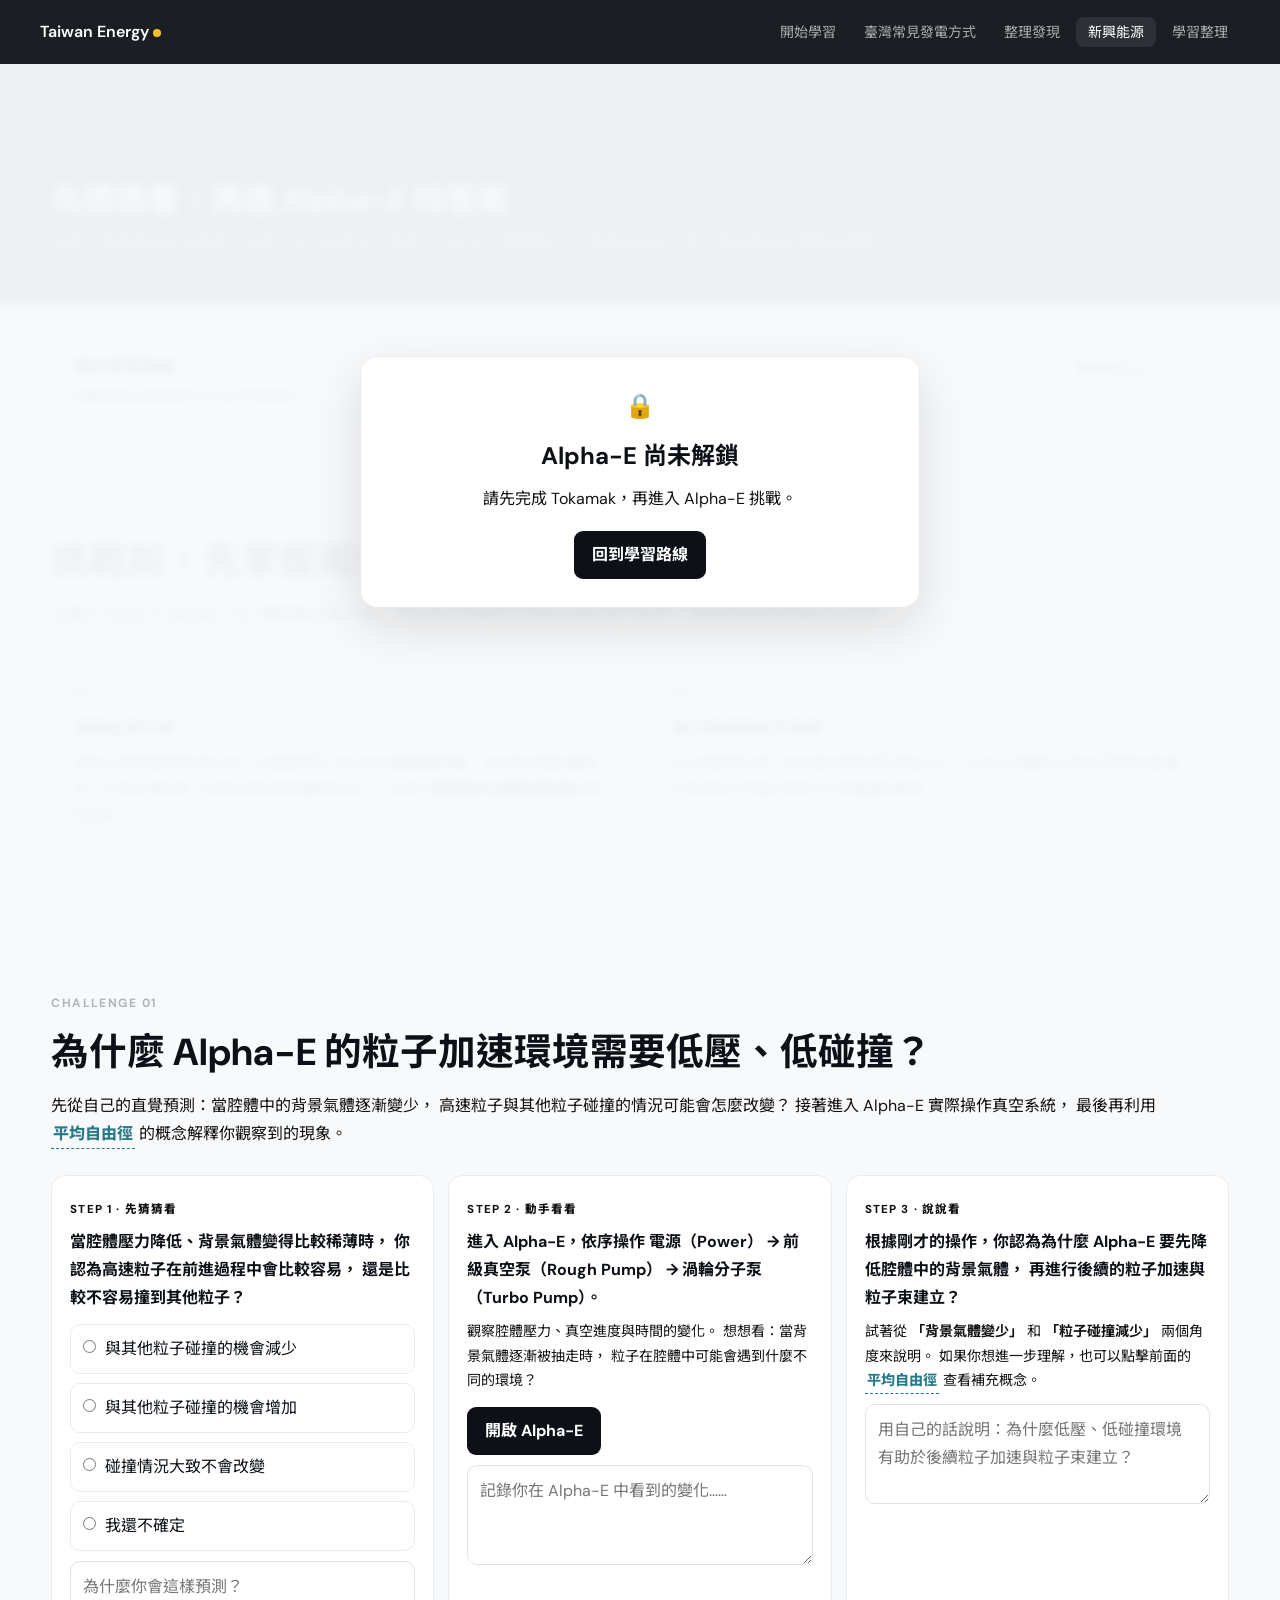
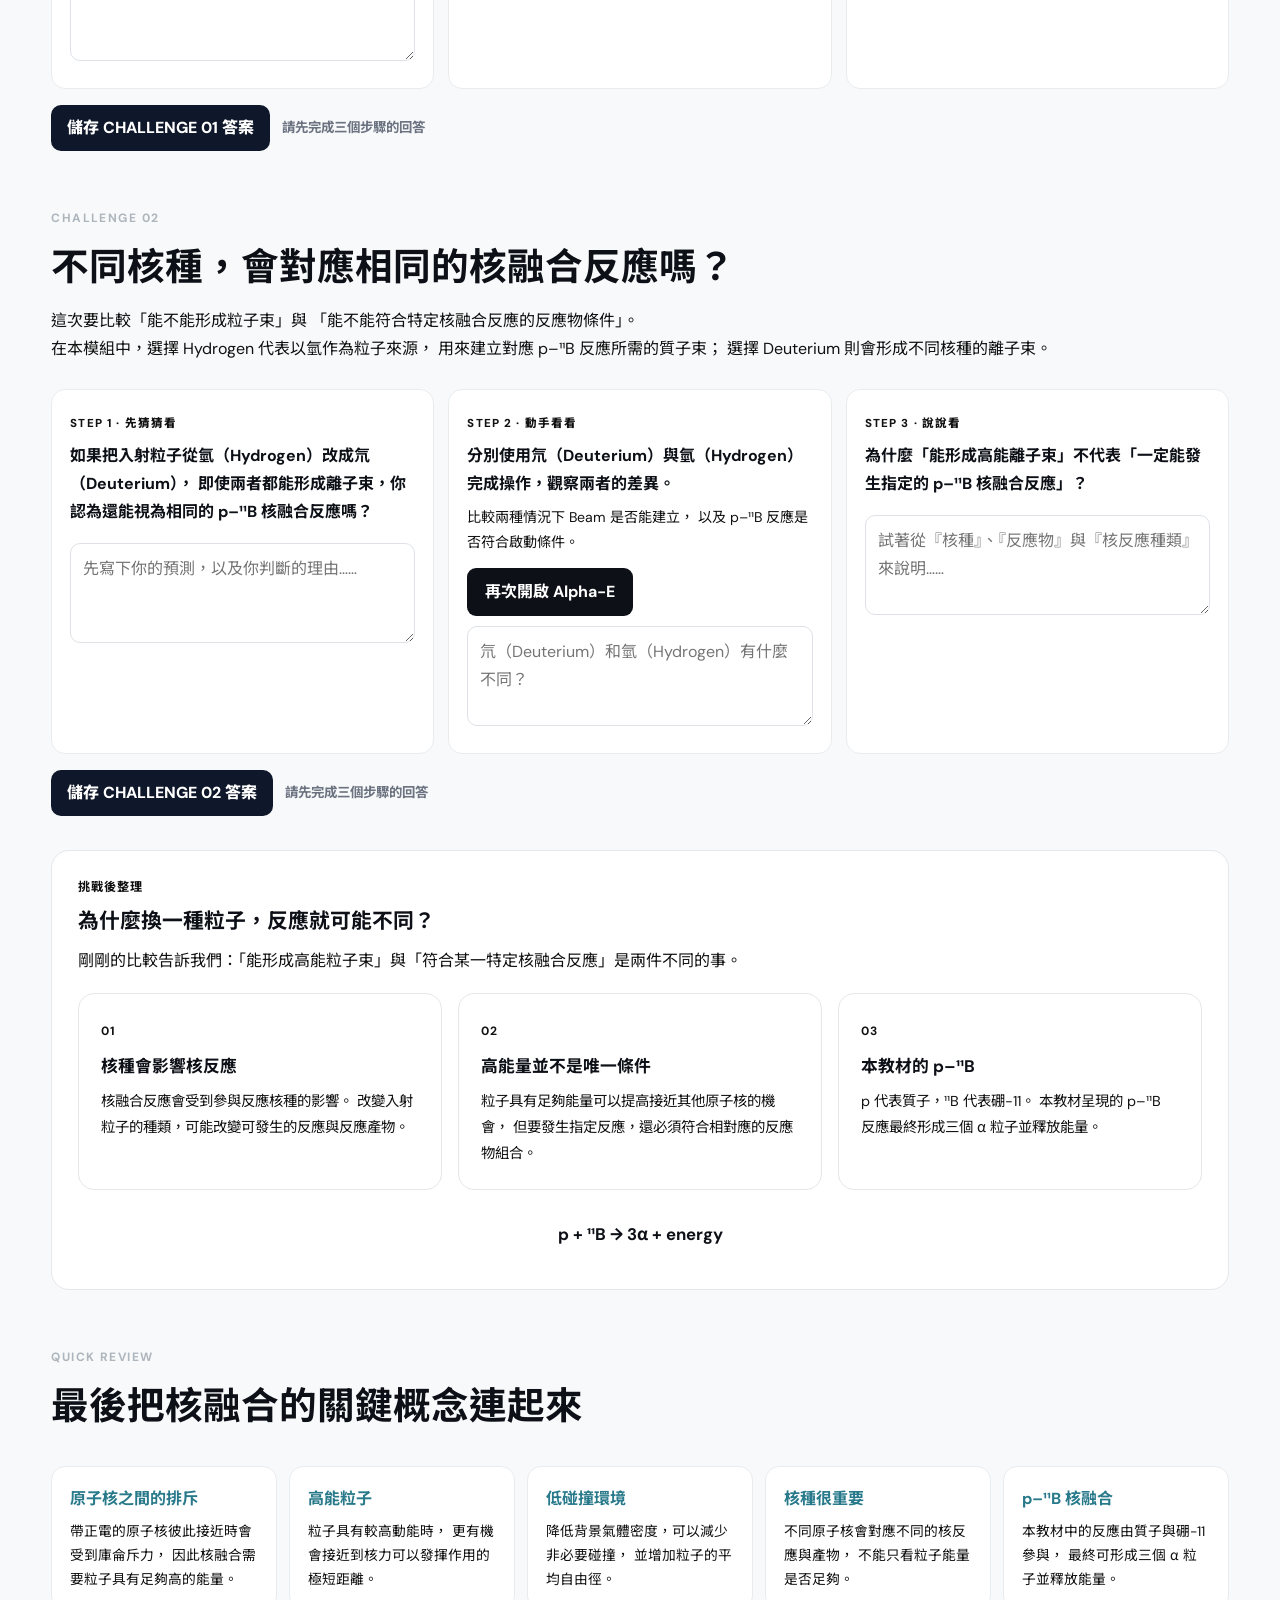
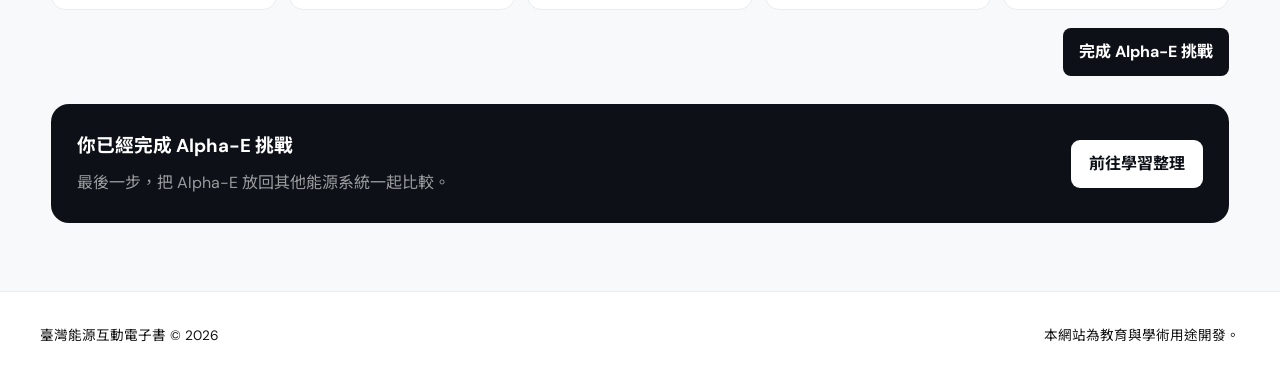
==== commit 0ebed955: "1019_0320" ====
--- a/alpha-e-student-activity.html
+++ b/alpha-e-student-activity.html
@@ -16,7 +16,7 @@
         </button>
         <ul id="nav-menu">
             <li><a href="index.html#start">開始學習</a></li>
-            <li><a href="index.html#explore">傳統能源</a></li>
+            <li><a href="index.html#explore">臺灣常見發電方式</a></li>
             <li><a href="index.html#discover">整理發現</a></li>
             <li><a class="active" href="index.html#emerging">新興能源</a></li>
             <li><a href="student-summary.html">學習整理</a></li>
@@ -245,11 +245,18 @@
                     這次要比較「能不能形成粒子束」與
                     「能不能符合特定核融合反應的反應物條件」。
                 </p>
+
+                <p>
+                    在本模組中，選擇 Hydrogen 代表以氫作為粒子來源，
+                    用來建立對應 p–¹¹B 反應所需的質子束；
+                    選擇 Deuterium 則會形成不同核種的離子束。
+                </p>
             </div>
 
             <div class="activity-steps">
                 <article class="activity-step">
                     <span class="tag">STEP 1 · 先猜猜看</span>
+
                     <h4>
                         如果把入射粒子從氫（Hydrogen）改成氘（Deuterium），
                         即使兩者都能形成離子束，你認為還能視為相同的 p–¹¹B 核融合反應嗎？
@@ -396,18 +403,12 @@
                 </article>
             </div>
             
-            <div class="phase-footer alpha-complete-footer">
-
-                <div class="alpha-complete-hint"
-                     id="alphaCompleteHint">
-                    請先完成並儲存 CHALLENGE 01 與 CHALLENGE 02
-                </div>
+            <div class="phase-footer">
 
                 <button class="complete-phase-btn"
                         id="alphaChallengeCompleteBtn"
                         data-complete-section="challenge"
-                        data-default-label="完成 Alpha-E 挑戰"
-                        disabled>
+                        data-default-label="完成 Alpha-E 挑戰">
                     完成 Alpha-E 挑戰
                 </button>
 
--- a/student-learning.css
+++ b/student-learning.css
@@ -5765,3 +5765,4 @@
         grid-column: auto;
     }
 }
+
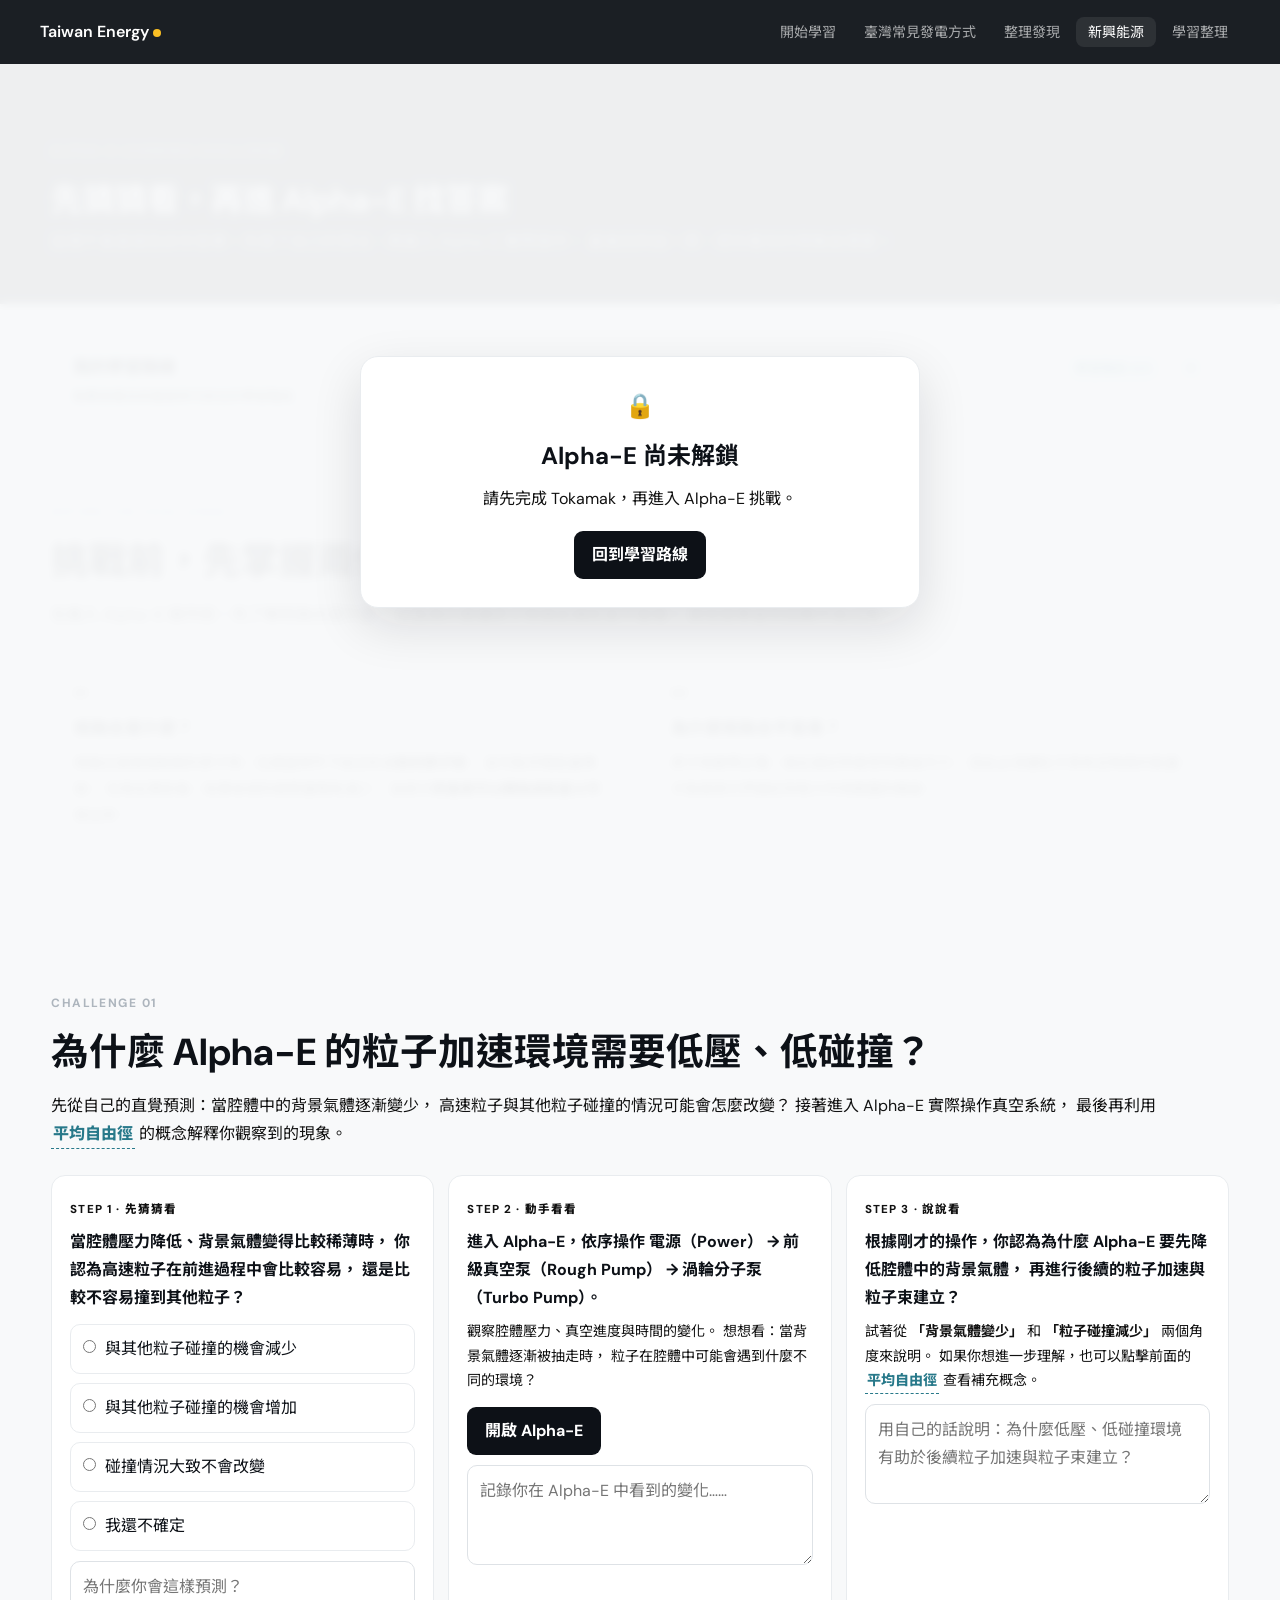
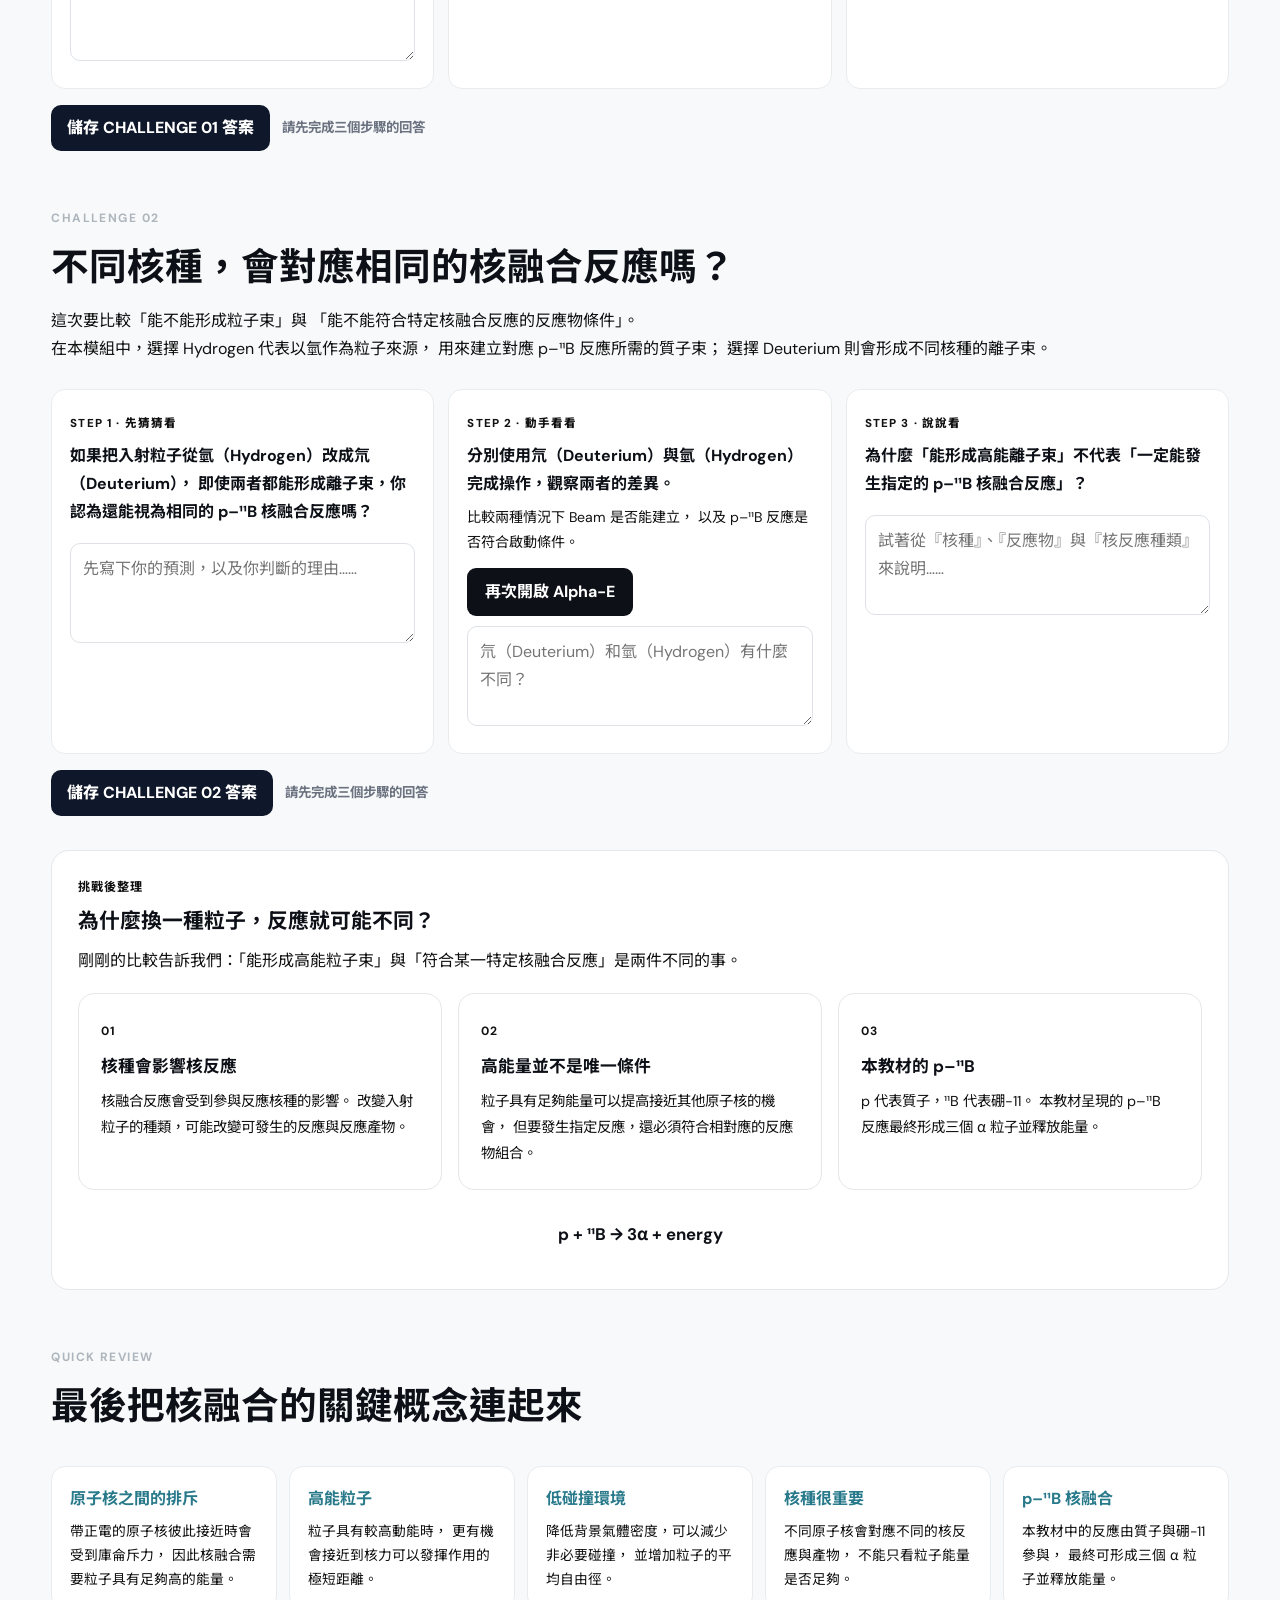
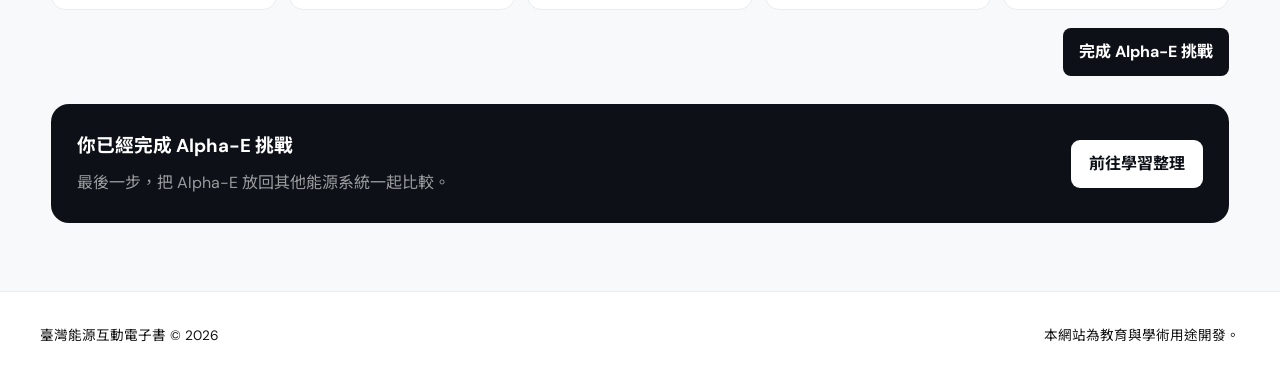
==== commit bd008f61: "1019_2226" ====
--- a/alpha-e-student-activity.html
+++ b/alpha-e-student-activity.html
@@ -5,7 +5,7 @@
     <meta charset="utf-8"/>
     <meta content="width=device-width, initial-scale=1.0" name="viewport"/>
     <title>Alpha-E 學習挑戰｜臺灣能源互動電子書</title>
-    <link href="student-learning.css?v=9" rel="stylesheet"/>
+    <link href="student-learning.css?v=14" rel="stylesheet"/>
 </head>
 
 <body data-page-requires="alpha">
@@ -432,6 +432,6 @@
         <p>本網站為教育與學術用途開發。</p>
     </footer>
     
-    <script src="student-learning.js?v=9"></script>
+    <script src="student-learning.js?v=14"></script>
 </body>
 </html>
--- a/student-learning.css
+++ b/student-learning.css
@@ -5765,4 +5765,3 @@
         grid-column: auto;
     }
 }
-
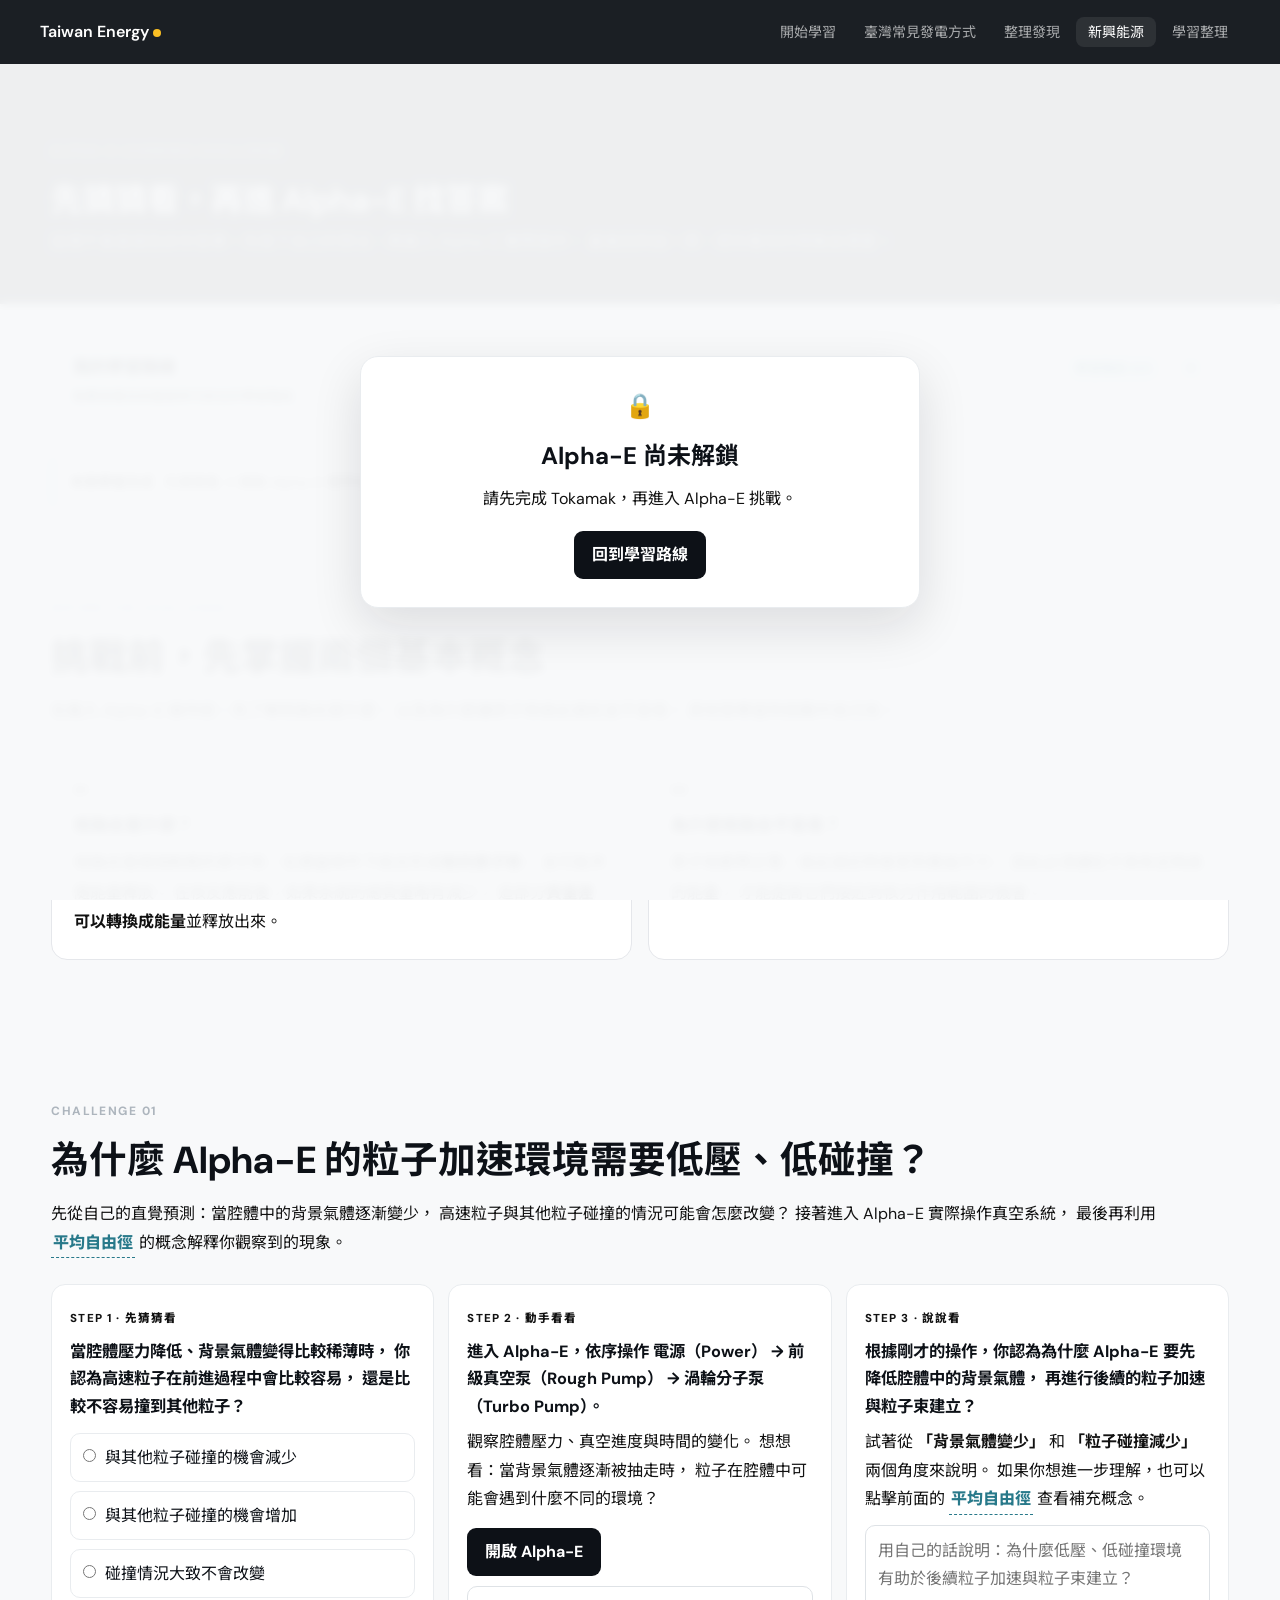
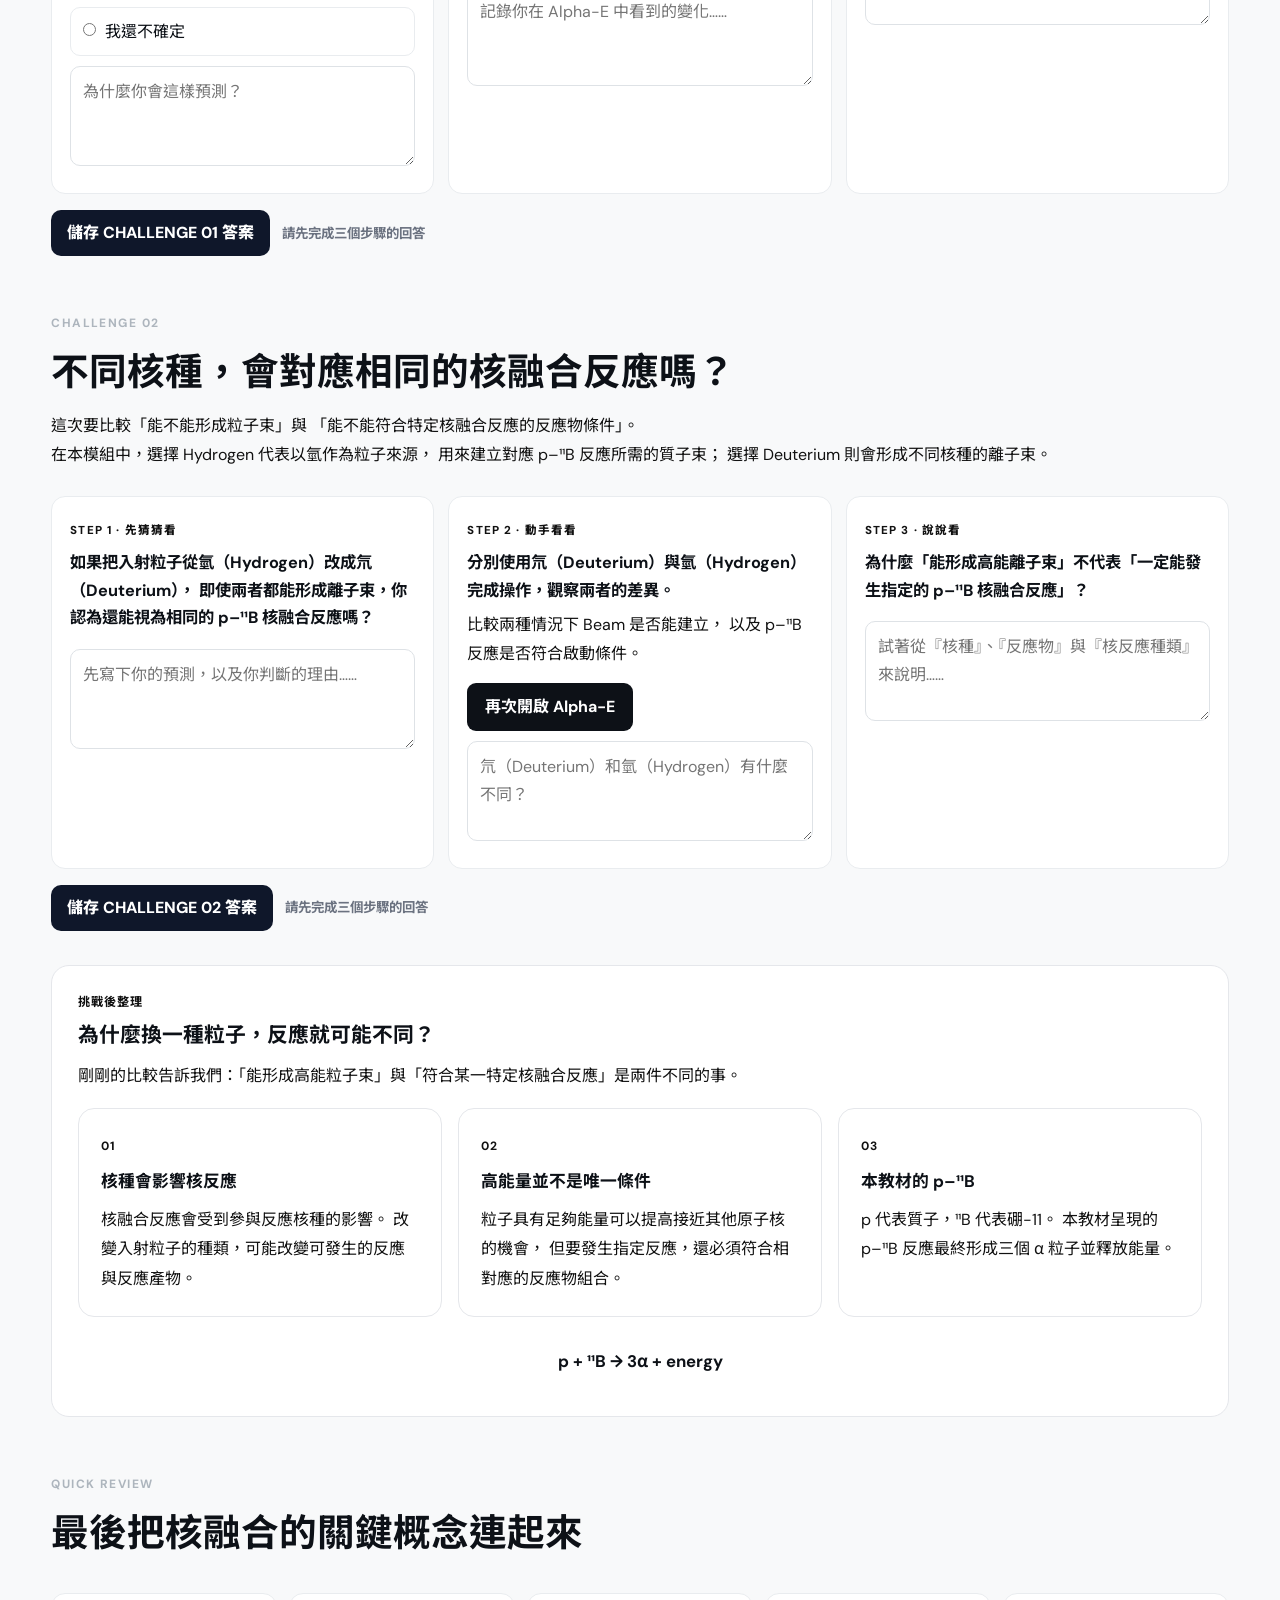
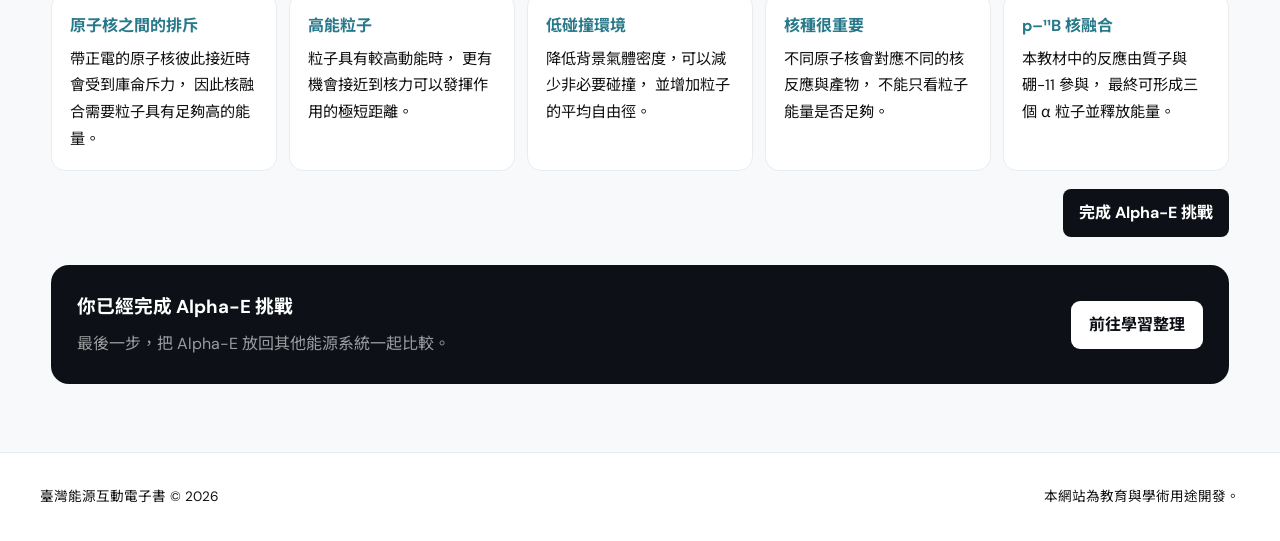
==== commit 53acb732: "1108_1516" ====
--- a/alpha-e-student-activity.html
+++ b/alpha-e-student-activity.html
@@ -5,7 +5,7 @@
     <meta charset="utf-8"/>
     <meta content="width=device-width, initial-scale=1.0" name="viewport"/>
     <title>Alpha-E 學習挑戰｜臺灣能源互動電子書</title>
-    <link href="student-learning.css?v=14" rel="stylesheet"/>
+    <link href="student-learning.css?v=19" rel="stylesheet"/>
 </head>
 
 <body data-page-requires="alpha">
@@ -22,7 +22,7 @@
             <li><a href="student-summary.html">學習整理</a></li>
         </ul>
     </nav>
-    
+
     <header class="summary-hero">
         <div class="inner">
             <span class="eyebrow">ALPHA-E LEARNING CHALLENGE</span>
@@ -33,10 +33,28 @@
             </p>
         </div>
     </header>
-    
+
     <section class="container route-container">
         <div data-learning-route=""></div>
     </section>
+
+    <div class="container alpha-challenge-focus-wrap">
+
+        <div class="module-focus-note">
+
+            <strong>本頁學習方式</strong>
+
+            <span>
+                先猜猜看 →
+                開啟 Alpha-E 實際操作 →
+                記錄觀察 →
+                用自己的話解釋 →
+                完成挑戰整理。
+            </span>
+
+        </div>
+
+    </div>
 
     <section class="container">
         <div class="section-intro">
@@ -72,7 +90,7 @@
             </article>
         </div>
     </section>
-    
+
     <main class="container">
         <section>
             <div class="section-intro">
@@ -236,7 +254,7 @@
 
             </div>
         </section>
-           
+
         <section style="margin-top:52px">
             <div class="section-intro">
                 <span class="eyebrow">CHALLENGE 02</span>
@@ -309,7 +327,7 @@
 
             </div>
         </section>
-        
+
         <section style="margin-top:32px">
             <div class="concept-bridge">
                 <div class="concept-bridge-head">
@@ -319,7 +337,7 @@
                         剛剛的比較告訴我們：「能形成高能粒子束」與「符合某一特定核融合反應」是兩件不同的事。
                     </p>
                 </div>
-                
+
                 <div class="fusion-core-grid" style="margin-top:18px">
                     <article class="fusion-core-card">
                         <span>01</span>
@@ -329,7 +347,7 @@
                             改變入射粒子的種類，可能改變可發生的反應與反應產物。
                         </p>
                     </article>
-                    
+
                     <article class="fusion-core-card">
                         <span>02</span>
                         <h3>高能量並不是唯一條件</h3>
@@ -338,7 +356,7 @@
                             但要發生指定反應，還必須符合相對應的反應物組合。
                         </p>
                     </article>
-                    
+
                     <article class="fusion-core-card">
                         <span>03</span>
                         <h3>本教材的 p–¹¹B</h3>
@@ -348,19 +366,19 @@
                         </p>
                     </article>
                 </div>
-                
+
                 <div class="fusion-reaction">
                     <strong>p + ¹¹B → 3α + energy</strong>
                 </div>
             </div>
         </section>
-        
+
         <section style="margin-top:52px">
             <div class="section-intro">
                 <span class="eyebrow">QUICK REVIEW</span>
                 <h2>最後把核融合的關鍵概念連起來</h2>
             </div>
-            
+
             <div class="summary-strip">
                 <article class="summary-card">
                     <strong>原子核之間的排斥</strong>
@@ -369,7 +387,7 @@
                         因此核融合需要粒子具有足夠高的能量。
                     </p>
                 </article>
-                
+
                 <article class="summary-card">
                     <strong>高能粒子</strong>
                     <p>
@@ -377,7 +395,7 @@
                         更有機會接近到核力可以發揮作用的極短距離。
                     </p>
                 </article>
-                
+
                 <article class="summary-card">
                     <strong>低碰撞環境</strong>
                     <p>
@@ -385,7 +403,7 @@
                         並增加粒子的平均自由徑。
                     </p>
                 </article>
-                
+
                 <article class="summary-card">
                     <strong>核種很重要</strong>
                     <p>
@@ -393,7 +411,7 @@
                         不能只看粒子能量是否足夠。
                     </p>
                 </article>
-                
+
                 <article class="summary-card">
                     <strong>p–¹¹B 核融合</strong>
                     <p>
@@ -402,7 +420,7 @@
                     </p>
                 </article>
             </div>
-            
+
             <div class="phase-footer">
 
                 <button class="complete-phase-btn"
@@ -414,24 +432,24 @@
 
             </div>
         </section>
-        
+
         <section style="margin-top:28px">
             <div class="challenge-panel">
                 <div>
                     <h3>你已經完成 Alpha-E 挑戰</h3>
                     <p>最後一步，把 Alpha-E 放回其他能源系統一起比較。</p>
                 </div>
-                
+
                 <a class="btn btn-primary" href="student-summary.html">前往學習整理</a>
             </div>
         </section>
     </main>
-    
+
     <footer>
         <p>臺灣能源互動電子書 © 2026</p>
         <p>本網站為教育與學術用途開發。</p>
     </footer>
-    
-    <script src="student-learning.js?v=14"></script>
+
+    <script src="student-learning.js?v=19"></script>
 </body>
 </html>
--- a/student-learning.css
+++ b/student-learning.css
@@ -2370,14 +2370,10 @@
 
 .wind-model-shell {
     position: relative;
-
     width: 100%;
-    height: 480px;
     min-height: 480px;
-
     overflow: hidden;
     border-radius: 14px;
-
     background: #11161d;
 }
 
@@ -2420,13 +2416,13 @@
 /* =========================
    右側說明
 ========================= */
-
 .wind-guide-content {
     flex: 1;
+    min-height: 0;
     padding: 20px;
+    overflow-y: auto;
     background: #f4f2ef;
 }
-
 
 .wind-step-meta {
     display: flex;
@@ -2482,12 +2478,37 @@
     font-weight: 800;
 }
 
+/* =========================
+   模型同步提示
+========================= */
+
+.wind-sync-hint {
+    margin-top: 18px;
+    padding: 12px 14px;
+    border: 1px solid #e4d29a;
+    border-radius: 10px;
+    background: #fff8e8;
+}
+
+.wind-sync-hint strong {
+    display: block;
+    margin-bottom: 3px;
+    color: #111827;
+    font-size: .82rem;
+}
+
+.wind-sync-hint span {
+    display: block;
+    color: #4b5563;
+    font-size: .78rem;
+    line-height: 1.6;
+}
 
 /* =========================
    控制區
 ========================= */
-
 .wind-controls {
+    flex-shrink: 0;
     padding: 16px;
     background: #6f6861;
 }
@@ -2656,6 +2677,19 @@
             white-space: nowrap !important;
             word-break: keep-all;
         }
+
+        .wind-sync-hint {
+    margin-top: 12px;
+    padding: 9px 10px;
+}
+
+.wind-sync-hint strong {
+    font-size: .72rem;
+}
+
+.wind-sync-hint span {
+    font-size: .68rem;
+}
 }
 
 
@@ -2816,6 +2850,13 @@
     margin: 0;
     color: #111111;
     line-height: 1.85;
+    white-space: nowrap;
+}
+
+@media (max-width: 900px) {
+    .think-note p {
+        white-space: normal;
+    }
 }
 
 .think-note strong {
@@ -3024,51 +3065,28 @@
 }
 
 /* =========================================================
-   風力模型：左右欄高度一致
+   風力模型：版面比照火力／核能
 ========================================================= */
+
 .wind-learning-module .module-workspace {
-    height: 480px;
-    min-height: 480px;
-    max-height: 480px;
+    height: 580px;
+    min-height: 580px;
+    max-height: 580px;
 }
 
 .wind-learning-module .module-model-column,
 .wind-learning-module .wind-control-column {
-    height: 480px;
-    min-height: 480px;
-    max-height: 480px;
+    height: 580px;
+    min-height: 580px;
+    max-height: 580px;
 }
 
 .wind-learning-module .wind-model-frame,
 .wind-learning-module .wind-model-shell,
 .wind-learning-module .wind-model-shell iframe {
-    height: 480px;
-    min-height: 480px;
-    max-height: 480px;
-}
-
-@media (max-width: 900px) {
-
-    .wind-learning-module .module-workspace {
-        height: auto;
-        min-height: 0;
-        max-height: none;
-    }
-
-    .wind-learning-module .module-model-column,
-    .wind-learning-module .wind-control-column {
-        height: auto;
-        min-height: 0;
-        max-height: none;
-    }
-
-    .wind-learning-module .wind-model-frame,
-    .wind-learning-module .wind-model-shell,
-    .wind-learning-module .wind-model-shell iframe {
-        height: 480px;
-        min-height: 480px;
-        max-height: 480px;
-    }
+    height: 580px;
+    min-height: 580px;
+    max-height: 580px;
 }
 
 /* =========================================================
@@ -3250,39 +3268,6 @@
 }
 
 /* =========================================================
-   水力模型：左右欄高度一致
-========================================================= */
-
-.hydro-learning-module .module-workspace {
-    height: 480px;
-    min-height: 480px;
-    max-height: 480px;
-}
-
-.hydro-learning-module .module-model-column,
-.hydro-learning-module .hydro-control-column {
-    height: 480px;
-    min-height: 480px;
-    max-height: 480px;
-}
-
-@media (max-width:900px) {
-
-    .hydro-learning-module .module-workspace {
-        height: auto;
-        min-height: 0;
-        max-height: none;
-    }
-
-    .hydro-learning-module .module-model-column,
-    .hydro-learning-module .hydro-control-column {
-        height: auto;
-        min-height: 0;
-        max-height: none;
-    }
-}
-
-/* =========================================================
    太陽光電能源小幫手
 ========================================================= */
 
@@ -3435,38 +3420,6 @@
 }
 
 /* =========================================================
-   太陽光電模型：左右欄高度一致
-========================================================= */
-.solar-learning-module .module-workspace {
-    height: 480px;
-    min-height: 480px;
-    max-height: 480px;
-}
-
-.solar-learning-module .module-model-column,
-.solar-learning-module .solar-control-column {
-    height: 480px;
-    min-height: 480px;
-    max-height: 480px;
-}
-
-@media (max-width: 900px) {
-
-    .solar-learning-module .module-workspace {
-        height: auto;
-        min-height: 0;
-        max-height: none;
-    }
-
-    .solar-learning-module .module-model-column,
-    .solar-learning-module .solar-control-column {
-        height: auto;
-        min-height: 0;
-        max-height: none;
-    }
-}
-
-/* =========================================================
    火力正式頁：與風力頁統一
 ========================================================= */
 
@@ -3960,7 +3913,9 @@
 
 .nuclear-guide-content {
     flex: 1;
+    min-height: 0;
     padding: 20px;
+    overflow-y: auto;
     background: #f4f2ef;
 }
 
@@ -4015,27 +3970,28 @@
 }
 
 /* =========================================================
-   核能模型：左右欄高度一致
+   核能模型：版面比照火力發電
 ========================================================= */
+
 .nuclear-learning-module .module-workspace {
-    height: 480px;
-    min-height: 480px;
-    max-height: 480px;
+    height: 580px;
+    min-height: 580px;
+    max-height: 580px;
 }
 
 .nuclear-learning-module .module-model-column,
 .nuclear-learning-module .nuclear-control-column {
-    height: 480px;
-    min-height: 480px;
-    max-height: 480px;
+    height: 580px;
+    min-height: 580px;
+    max-height: 580px;
 }
 
 .nuclear-learning-module .nuclear-model-frame,
 .nuclear-learning-module .nuclear-model-shell,
 .nuclear-learning-module .nuclear-model-shell iframe {
-    height: 480px;
-    min-height: 480px;
-    max-height: 480px;
+    height: 580px;
+    min-height: 580px;
+    max-height: 580px;
 }
 
 /* =========================
@@ -4067,6 +4023,7 @@
    控制區
 ========================= */
 .nuclear-controls {
+    flex-shrink: 0;
     padding: 16px;
     background: #6f6861;
 }
@@ -4299,8 +4256,6 @@
 .hydro-model-shell {
     position: relative;
     width: 100%;
-    height: 480px;
-    min-height: 480px;
     overflow: hidden;
     border-radius: 14px;
     background: #11161d;
@@ -4320,7 +4275,9 @@
 ========================= */
 .hydro-guide-content {
     flex: 1;
+    min-height: 0;
     padding: 20px;
+    overflow-y: auto;
     background: #f4f2ef;
 }
 
@@ -4376,9 +4333,36 @@
 }
 
 /* =========================
+   模型同步提示
+========================= */
+
+.hydro-sync-hint {
+    margin-top: 18px;
+    padding: 12px 14px;
+    border: 1px solid #e4d29a;
+    border-radius: 10px;
+    background: #fff8e8;
+}
+
+.hydro-sync-hint strong {
+    display: block;
+    margin-bottom: 3px;
+    color: #111827;
+    font-size: .82rem;
+}
+
+.hydro-sync-hint span {
+    display: block;
+    color: #4b5563;
+    font-size: .78rem;
+    line-height: 1.6;
+}
+
+/* =========================
    控制區
 ========================= */
 .hydro-controls {
+    flex-shrink: 0;
     padding: 16px;
     background: #6f6861;
 }
@@ -4417,6 +4401,31 @@
         }
 
 /* =========================================================
+   水力模型：版面比照火力／核能／風力
+========================================================= */
+
+.hydro-learning-module .module-workspace {
+    height: 580px;
+    min-height: 580px;
+    max-height: 580px;
+}
+
+.hydro-learning-module .module-model-column,
+.hydro-learning-module .hydro-control-column {
+    height: 580px;
+    min-height: 580px;
+    max-height: 580px;
+}
+
+.hydro-learning-module .hydro-model-frame,
+.hydro-learning-module .hydro-model-shell,
+.hydro-learning-module .hydro-model-shell iframe {
+    height: 580px;
+    min-height: 580px;
+    max-height: 580px;
+}
+
+/* =========================================================
    水力：桌機
 ========================================================= */
 .hydro-control-column {
@@ -4462,6 +4471,19 @@
     .hydro-controls {
         padding: 10px 8px;
     }
+
+    .hydro-sync-hint {
+        margin-top: 12px;
+        padding: 9px 10px;
+    }
+    
+    .hydro-sync-hint strong {
+        font-size: .72rem;
+    }
+
+    .hydro-sync-hint span {
+        font-size: .68rem;
+    }
 }
 
 /* =========================================================
@@ -4472,6 +4494,27 @@
     .hydro-control-column {
         width: 100%;
         min-width: 0;
+    }
+
+    .hydro-learning-module .module-workspace {
+        height: auto;
+        min-height: 0;
+        max-height: none;
+    }
+
+    .hydro-learning-module .module-model-column,
+    .hydro-learning-module .hydro-control-column {
+        height: auto;
+        min-height: 0;
+        max-height: none;
+    }
+
+    .hydro-learning-module .hydro-model-frame,
+    .hydro-learning-module .hydro-model-shell,
+    .hydro-learning-module .hydro-model-shell iframe {
+        height: 480px;
+        min-height: 480px;
+        max-height: 480px;
     }
 }
 
@@ -4518,7 +4561,9 @@
 ========================= */
 .solar-guide-content {
     flex: 1;
+    min-height: 0;
     padding: 20px;
+    overflow-y: auto;
     background: #f4f2ef;
 }
 
@@ -4573,9 +4618,36 @@
 }
 
 /* =========================
+   模型同步提示
+========================= */
+
+.solar-sync-hint {
+    margin-top: 18px;
+    padding: 12px 14px;
+    border: 1px solid #e4d29a;
+    border-radius: 10px;
+    background: #fff8e8;
+}
+
+.solar-sync-hint strong {
+    display: block;
+    margin-bottom: 3px;
+    color: #111827;
+    font-size: .82rem;
+}
+
+.solar-sync-hint span {
+    display: block;
+    color: #4b5563;
+    font-size: .78rem;
+    line-height: 1.6;
+}
+
+/* =========================
    控制區
 ========================= */
 .solar-controls {
+    flex-shrink: 0;
     padding: 16px;
     background: #6f6861;
 }
@@ -4614,6 +4686,31 @@
 }
 
 /* =========================================================
+   太陽光電模型：版面比照火力／核能／風力／水力
+========================================================= */
+
+.solar-learning-module .module-workspace {
+    height: 580px;
+    min-height: 580px;
+    max-height: 580px;
+}
+
+.solar-learning-module .module-model-column,
+.solar-learning-module .solar-control-column {
+    height: 580px;
+    min-height: 580px;
+    max-height: 580px;
+}
+
+.solar-learning-module .solar-model-frame,
+.solar-learning-module .solar-model-shell,
+.solar-learning-module .solar-model-shell iframe {
+    height: 580px;
+    min-height: 580px;
+    max-height: 580px;
+}
+
+/* =========================================================
    太陽能_桌機
 ========================================================= */
 .solar-control-column {
@@ -4672,6 +4769,19 @@
         white-space: nowrap !important;
         word-break: keep-all;
     }
+
+    .solar-sync-hint {
+    margin-top: 12px;
+    padding: 9px 10px;
+}
+
+.solar-sync-hint strong {
+    font-size: .72rem;
+}
+
+.solar-sync-hint span {
+    font-size: .68rem;
+}
 }
 
 /* =========================================================
@@ -4682,6 +4792,27 @@
     .solar-control-column {
         width: 100%;
         min-width: 0;
+    }
+
+    .solar-learning-module .module-workspace {
+        height: auto;
+        min-height: 0;
+        max-height: none;
+    }
+
+    .solar-learning-module .module-model-column,
+    .solar-learning-module .solar-control-column {
+        height: auto;
+        min-height: 0;
+        max-height: none;
+    }
+
+    .solar-learning-module .solar-model-frame,
+    .solar-learning-module .solar-model-shell,
+    .solar-learning-module .solar-model-shell iframe {
+        height: 480px;
+        min-height: 480px;
+        max-height: 480px;
     }
 }
 
@@ -4771,28 +4902,29 @@
 /* 風力模型說明 */
 #windStepNumber,
 .wind-title-en,
+#windStepDescription,
+.wind-sync-hint span,
 .wind-button-grid button {
     color: #111111;
 }
-
 
 /* 水力模型說明 */
 #hydroStepNumber,
 .hydro-title-en,
 #hydroStepDescription,
+.hydro-sync-hint span,
 .hydro-button-grid button {
     color: #111111;
 }
-
 
 /* 太陽光電模型說明 */
 #solarStepNumber,
 .solar-title-en,
 #solarStepDescription,
+.solar-sync-hint span,
 .solar-button-grid button {
     color: #111111;
 }
-
 
 /* 托克馬克模型說明 */
 #tokamakStepNumber,
@@ -4816,7 +4948,7 @@
 .thermal-device-card p,
 .nuclear-device-card p,
 .wind-device-card p,
-.hydro-device-card p
+.hydro-device-card p,
 .solar-device-card p {
     color: #111111;
 }
@@ -5112,12 +5244,6 @@
     margin-top: 8px !important;
 }
 
-.discover-thinking-note p {
-    margin: 0;
-    color: #111111;
-    line-height: 1.8;
-}
-
 /* =========================================================
    臺灣情境
 ========================================================= */
@@ -5162,11 +5288,6 @@
     align-items: center;
     gap: 12px;
     margin-top: 12px;
-}
-
-.complete-phase-btn:disabled {
-    opacity: .45;
-    cursor: not-allowed;
 }
 
 /* =========================================================
@@ -5255,7 +5376,9 @@
 
 .tokamak-guide-content {
     flex: 1;
+    min-height: 0;
     padding: 20px;
+    overflow-y: auto;
     background: #f4f2ef;
 }
 
@@ -5338,8 +5461,8 @@
 /* =========================
    控制區
 ========================= */
-
 .tokamak-controls {
+    flex-shrink: 0;
     padding: 16px;
     background: #6f6861;
 }
@@ -5375,22 +5498,29 @@
     cursor: not-allowed;
 }
 
-
-/* =========================
-   左右欄高度
-========================= */
+/* =========================================================
+   Tokamak 模型：版面比照其他正式能源頁
+========================================================= */
 
 .tokamak-learning-module .module-workspace {
-    height: 480px;
-    min-height: 480px;
-    max-height: 480px;
+    height: 580px;
+    min-height: 580px;
+    max-height: 580px;
 }
 
 .tokamak-learning-module .module-model-column,
 .tokamak-learning-module .tokamak-control-column {
-    height: 480px;
-    min-height: 480px;
-    max-height: 480px;
+    height: 580px;
+    min-height: 580px;
+    max-height: 580px;
+}
+
+.tokamak-learning-module .tokamak-model-frame,
+.tokamak-learning-module .tokamak-model-shell,
+.tokamak-learning-module .tokamak-model-shell iframe {
+    height: 580px;
+    min-height: 580px;
+    max-height: 580px;
 }
 
 
@@ -5632,8 +5762,14 @@
 
 .fusion-world-card p {
     margin-bottom: 12px;
-    font-size: .88rem;
+    font-size: .98rem;
     line-height: 1.75;
+}
+
+.fusion-world-note > p,
+.fusion-world-summary p {
+    font-size: 1rem;
+    line-height: 1.8;
 }
 
 .fusion-world-card a {
@@ -5716,6 +5852,14 @@
         padding: 9px 10px;
     }
 
+    .tokamak-sync-hint strong {
+        font-size: .72rem;
+    }
+
+.tokamak-sync-hint span {
+        font-size: .68rem;
+    }
+
     .tokamak-controls {
         padding: 10px 8px;
     }
@@ -5764,4 +5908,618 @@
     .tokamak-helper-card-power {
         grid-column: auto;
     }
-}
+
+    .tokamak-learning-module .tokamak-model-frame,
+    .tokamak-learning-module .tokamak-model-shell,
+    .tokamak-learning-module .tokamak-model-shell iframe {
+        height: 480px;
+        min-height: 480px;
+        max-height: 480px;
+    }
+}
+
+/* =========================================================
+   正式版可讀性調整
+   依預試回饋：放大主要閱讀文字、增加行距
+========================================================= */
+
+/* =========================================================
+   1. 3D 模型右側：目前設備名稱
+========================================================= */
+
+#thermalStepTitle,
+#nuclearStepTitle,
+#windStepTitle,
+#hydroStepTitle,
+#solarStepTitle,
+#tokamakStepTitle {
+    font-size: 1.35rem;
+    line-height: 1.4;
+}
+
+
+/* 英文設備名稱 */
+.thermal-title-en,
+.nuclear-title-en,
+.wind-title-en,
+.hydro-title-en,
+.solar-title-en,
+.tokamak-title-en {
+    font-size: 0.95rem;
+    line-height: 1.5;
+}
+
+
+/* =========================================================
+   2. 3D 模型右側：主要中文說明
+========================================================= */
+
+#thermalStepDescription,
+#nuclearStepDescription,
+#windStepDescription,
+#hydroStepDescription,
+#solarStepDescription,
+#tokamakStepDescription {
+    font-size: 1.08rem;
+    line-height: 1.85;
+}
+
+
+/* =========================================================
+   3. 能源小幫手主要文字
+========================================================= */
+
+.knowledge-card-content p,
+.thermal-helper-card p,
+.nuclear-helper-card p,
+.wind-helper-card p,
+.hydro-helper-card p,
+.solar-helper-card p,
+.tokamak-helper-card p {
+    font-size: 1.02rem;
+    line-height: 1.85;
+}
+
+
+/* 設備小卡 */
+.thermal-device-card p,
+.nuclear-device-card p,
+.wind-device-card p,
+.hydro-device-card p,
+.solar-device-card p,
+.tokamak-device-card p {
+    font-size: 0.98rem;
+    line-height: 1.75;
+}
+
+
+/* =========================================================
+   4. 再想一下
+========================================================= */
+
+.think-note p,
+.discover-thinking-note p {
+    font-size: 1.02rem;
+    line-height: 1.85;
+}
+
+
+/* =========================================================
+   5. 小試身手
+========================================================= */
+
+.mini-quiz-question {
+    font-size: 1.08rem;
+    line-height: 1.8;
+}
+
+.quiz-option span {
+    font-size: 1rem;
+    line-height: 1.75;
+}
+
+
+/* =========================================================
+   6. 一般主要閱讀文字
+========================================================= */
+
+.section-intro p,
+.energy-card > p,
+.activity-step p,
+.reflection-card p,
+.discover-block p {
+    font-size: 1rem;
+    line-height: 1.8;
+}
+
+/* =========================================================
+   平板橫向 / 小筆電：
+   不再把主要學習文字縮得太小
+========================================================= */
+
+@media (max-width:1280px) and (min-width:901px) {
+
+    #thermalStepTitle,
+    #nuclearStepTitle,
+    #windStepTitle,
+    #hydroStepTitle,
+    #solarStepTitle,
+    #tokamakStepTitle {
+        font-size: 1.15rem;
+    }
+
+    #thermalStepDescription,
+    #nuclearStepDescription,
+    #windStepDescription,
+    #hydroStepDescription,
+    #solarStepDescription,
+    #tokamakStepDescription {
+        font-size: 0.98rem;
+        line-height: 1.75;
+    }
+
+    .thermal-title-en,
+    .nuclear-title-en,
+    .wind-title-en,
+    .hydro-title-en,
+    .solar-title-en,
+    .tokamak-title-en {
+        font-size: 0.82rem;
+    }
+
+    .tokamak-sync-hint strong {
+        font-size: .72rem;
+    }
+
+    .tokamak-sync-hint span {
+        font-size: .68rem;
+    }
+}
+
+/* =========================================================
+   正式版資訊層級調整
+   預試回饋：降低文字密集感
+========================================================= */
+
+/* 段落之間增加空間 */
+.knowledge-card-content p + p,
+.thermal-helper-card p + p,
+.nuclear-helper-card p + p,
+.wind-helper-card p + p,
+.hydro-helper-card p + p,
+.solar-helper-card p + p,
+.tokamak-helper-card p + p {
+    margin-top: 12px;
+}
+
+
+/* 各卡片小標題更清楚 */
+.thermal-helper-card h4,
+.nuclear-helper-card h4,
+.wind-helper-card h4,
+.hydro-helper-card h4,
+.solar-helper-card h4,
+.tokamak-helper-card h4 {
+    margin-bottom: 14px;
+    font-size: 1.1rem;
+    line-height: 1.5;
+}
+
+
+/* 正文關鍵詞 */
+.knowledge-card-content p strong,
+.thermal-helper-card p strong,
+.nuclear-helper-card p strong,
+.wind-helper-card p strong,
+.hydro-helper-card p strong,
+.solar-helper-card p strong,
+.tokamak-helper-card p strong,
+.think-note p strong {
+    color: #111827;
+    font-weight: 800;
+}
+
+
+/* 長文字不要橫跨過寬 */
+.knowledge-card-content > p,
+.think-note > p,
+.discover-thinking-note > p {
+    max-width: 1000px;
+}
+
+.model-language-hint {
+    margin-bottom: 14px;
+    padding: 10px 14px;
+    border-radius: 10px;
+    background: #f8fafc;
+    border: 1px solid #e5e7eb;
+    font-size: 0.95rem;
+    line-height: 1.6;
+    color: #475569;
+}
+
+.module-page .energy-card > p {
+    font-size: 1rem;
+    line-height: 1.8;
+}
+
+.module-page .learning-point {
+    font-size: 0.98rem;
+    line-height: 1.75;
+}
+
+.module-page .module-focus-note {
+    font-size: 0.98rem;
+    line-height: 1.7;
+}
+
+/* =========================================================
+   首頁可讀性調整
+========================================================= */
+
+.home-page .hero p {
+    font-size: 1.05rem;
+    line-height: 1.8;
+}
+
+.home-page .phase-chip strong {
+    font-size: 1rem;
+}
+
+.home-page .phase-chip small {
+    font-size: 0.85rem;
+    line-height: 1.55;
+}
+
+.home-page .phase-status {
+    font-size: 0.88rem;
+}
+
+.home-page .section-intro p {
+    font-size: 1rem;
+    line-height: 1.8;
+}
+
+.home-page .learning-card h3 {
+    font-size: 1.08rem;
+}
+
+.home-page .learning-card p {
+    font-size: 0.98rem;
+    line-height: 1.75;
+}
+
+.home-page .activity-card h3 {
+    font-size: 1.12rem;
+    line-height: 1.6;
+}
+
+.home-page .choice {
+    font-size: 1rem;
+    line-height: 1.65;
+}
+
+.home-page textarea {
+    font-size: 1rem;
+    line-height: 1.7;
+}
+
+.home-page .energy-menu-card h3 {
+    font-size: 1.18rem;
+}
+
+.home-page .energy-menu-card p {
+    font-size: 0.98rem;
+    line-height: 1.75;
+}
+
+.home-page .energy-menu-card .module-card-status {
+    font-size: 0.92rem;
+}
+
+.home-page .section-progress-line {
+    font-size: 0.95rem;
+}
+
+.home-page .gate-message p {
+    font-size: 0.95rem;
+    line-height: 1.7;
+}
+
+/* =========================================================
+   首頁第一次使用說明
+========================================================= */
+
+.home-first-use {
+    padding-top: 34px;
+    padding-bottom: 10px;
+}
+
+.first-use-card {
+    padding: 24px 26px;
+    border: 1px solid var(--line);
+    border-radius: 18px;
+    background: #fff;
+}
+
+.first-use-head {
+    margin-bottom: 20px;
+}
+
+    .first-use-head > span {
+        display: inline-block;
+        margin-bottom: 5px;
+        color: #28798a;
+        font-size: 0.82rem;
+        font-weight: 800;
+        letter-spacing: 0.08em;
+    }
+
+    .first-use-head h2 {
+        font-size: 1.35rem;
+    }
+
+.first-use-grid {
+    display: grid;
+    grid-template-columns: repeat(3, 1fr);
+    gap: 16px;
+}
+
+.first-use-item {
+    display: grid;
+    grid-template-columns: 38px 1fr;
+    gap: 12px;
+    align-items: flex-start;
+}
+
+    .first-use-item > b {
+        display: grid;
+        place-items: center;
+        width: 36px;
+        height: 36px;
+        border-radius: 50%;
+        background: #edf9fc;
+        color: #28798a;
+        font-size: 0.8rem;
+    }
+
+    .first-use-item strong {
+        display: block;
+        margin-bottom: 4px;
+        font-size: 1rem;
+    }
+
+    .first-use-item p {
+        margin: 0;
+        color: #56616b;
+        font-size: 0.95rem;
+        line-height: 1.7;
+    }
+
+@media (max-width: 768px) {
+
+    .first-use-grid {
+        grid-template-columns: 1fr;
+    }
+}
+
+.learning-point-list {
+    margin: 8px 0 0;
+    padding-left: 1.2rem;
+}
+
+.learning-point-list li {
+    margin-bottom: 5px;
+    line-height: 1.7;
+}
+
+.learning-point-list li:last-child {
+    margin-bottom: 0;
+}
+
+/* =========================================================
+   整理發現：正式版可讀性
+========================================================= */
+
+.home-page #discover .module-focus-note {
+    font-size: 1rem;
+    line-height: 1.75;
+}
+
+
+/* STEP 區塊說明 */
+.home-page #discover .discover-block-head p {
+    font-size: 1rem;
+    line-height: 1.8;
+}
+
+
+/* 五種能源路徑 */
+.home-page #discover .energy-path-title strong {
+    font-size: 1.05rem;
+}
+
+.home-page #discover .energy-path-flow {
+    font-size: 0.98rem;
+    line-height: 1.7;
+}
+
+.home-page #discover .energy-path-card p {
+    font-size: 0.98rem;
+    line-height: 1.75;
+}
+
+.home-page #discover .energy-path-review {
+    font-size: 0.88rem;
+}
+
+
+/* 找共同點 */
+.home-page #discover .pattern-card h4 {
+    font-size: 1.08rem;
+}
+
+.home-page #discover .pattern-card p {
+    font-size: 0.98rem;
+    line-height: 1.75;
+}
+
+.home-page #discover .pattern-energy-tags span {
+    font-size: 0.8rem;
+}
+
+
+/* 整合重點 */
+.home-page #discover .discover-thinking-note p {
+    font-size: 1rem;
+    line-height: 1.8;
+}
+
+
+/* 臺灣情境 */
+.home-page #discover .taiwan-context-head p {
+    font-size: 1rem;
+    line-height: 1.8;
+}
+
+.home-page #discover .taiwan-mix-grid p {
+    font-size: 0.95rem;
+    line-height: 1.7;
+}
+
+.home-page #discover .discover-question p {
+    font-size: 1rem;
+    line-height: 1.8;
+}
+
+
+/* 最後反思 */
+.home-page #discover .discover-reflection h3 {
+    font-size: 1.15rem;
+}
+
+.home-page #discover .discover-reflection p {
+    font-size: 1rem;
+    line-height: 1.8;
+}
+
+.discover-focus-note {
+    margin-bottom: 22px;
+}
+
+/* =========================================================
+   新興能源：正式版可讀性
+========================================================= */
+
+.home-page #emerging .section-intro p {
+    font-size: 1rem;
+    line-height: 1.8;
+}
+
+.home-page #emerging .module-focus-note {
+    font-size: 1rem;
+    line-height: 1.75;
+}
+
+.home-page #emerging .section-progress-line {
+    font-size: 0.95rem;
+}
+
+.home-page #emerging .energy-menu-card h3 {
+    font-size: 1.15rem;
+}
+
+.home-page #emerging .energy-menu-card p {
+    font-size: 1rem;
+    line-height: 1.8;
+}
+
+.home-page #emerging .energy-menu-card .module-card-status {
+    font-size: 0.9rem;
+}
+
+.emerging-focus-note {
+    margin-bottom: 18px;
+}
+
+/* =========================================================
+   Tokamak 正式版可讀性
+========================================================= */
+
+.tokamak-helper-card h4 {
+    font-size: 1.05rem;
+    line-height: 1.5;
+}
+
+.tokamak-helper-card p,
+.tokamak-condition-card p,
+.tokamak-device-card p {
+    font-size: 0.98rem;
+    line-height: 1.8;
+}
+
+.tokamak-condition-card > strong,
+.tokamak-device-card > strong {
+    font-size: 0.98rem;
+}
+
+.fusion-world-note > p,
+.fusion-world-summary p {
+    font-size: 1rem;
+    line-height: 1.8;
+}
+
+.fusion-world-card p {
+    font-size: 0.98rem;
+    line-height: 1.75;
+}
+
+.tokamak-think-note p {
+    font-size: 1rem;
+    line-height: 1.85;
+}
+
+/* =========================================================
+   Alpha-E 挑戰頁正式版可讀性
+========================================================= */
+
+.alpha-challenge-focus-wrap {
+    padding-top: 28px;
+    padding-bottom: 0;
+}
+
+.fusion-core-card p {
+    font-size: 1rem;
+    line-height: 1.85;
+}
+
+.activity-step h4 {
+    font-size: 1.02rem;
+    line-height: 1.7;
+}
+
+.activity-step p {
+    font-size: 1rem;
+    line-height: 1.8;
+}
+
+.choice {
+    font-size: 1rem;
+    line-height: 1.7;
+}
+
+.term-popover p {
+    font-size: .95rem;
+    line-height: 1.8;
+}
+
+.concept-bridge-head p {
+    font-size: 1rem;
+    line-height: 1.8;
+}
+
+.summary-card p {
+    font-size: .95rem;
+    line-height: 1.75;
+}
+
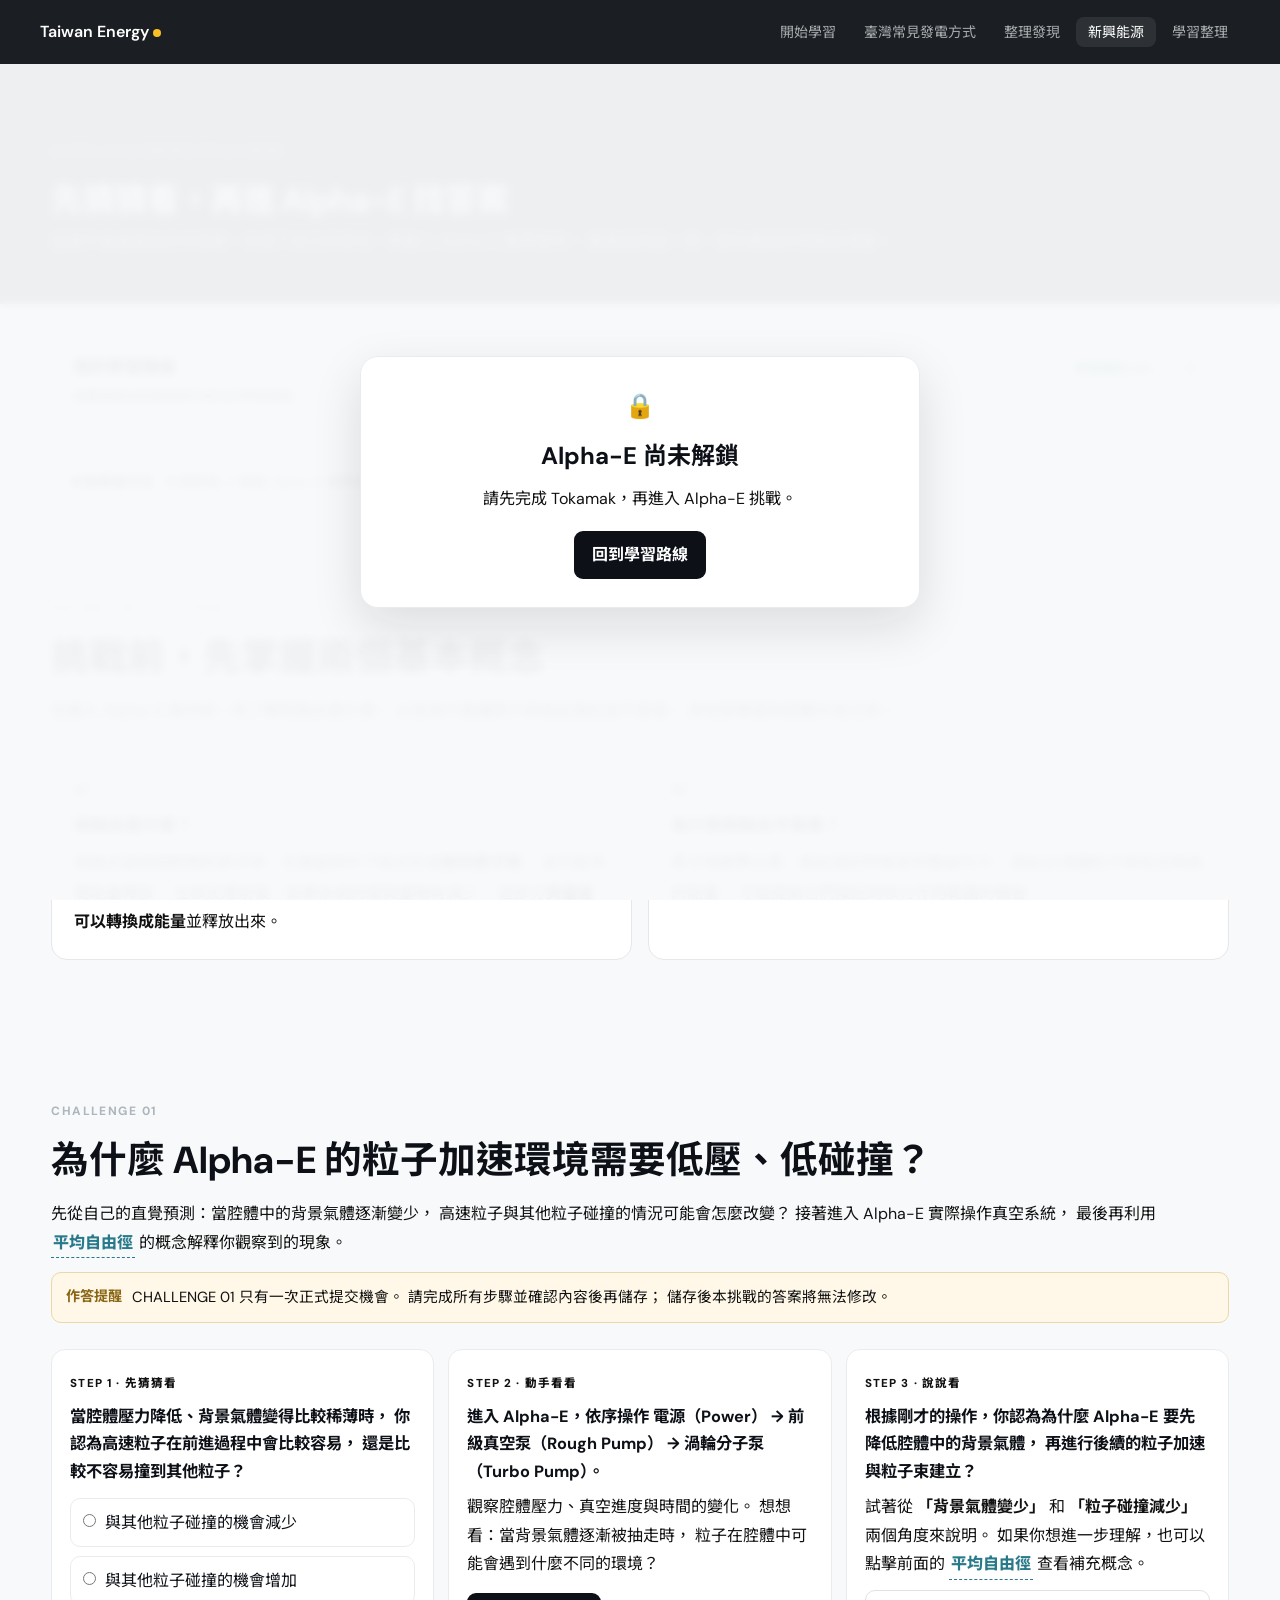
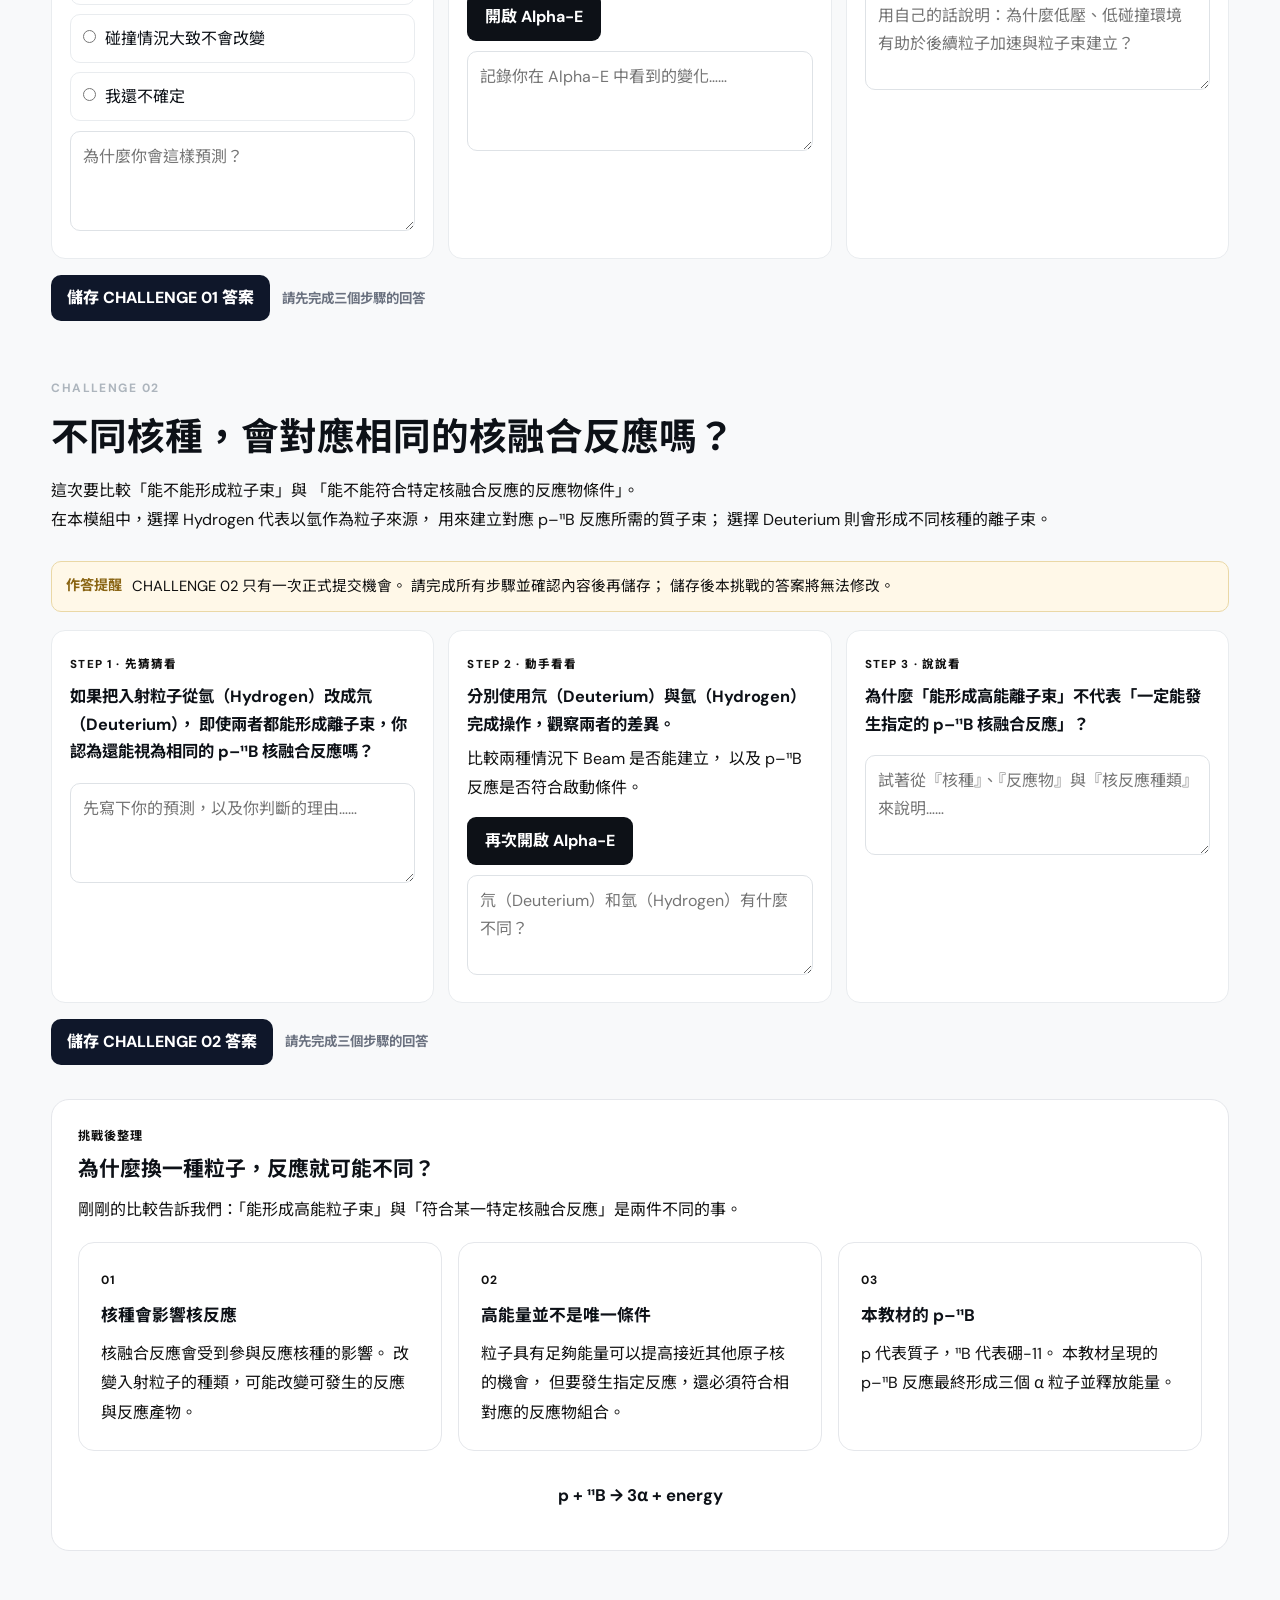
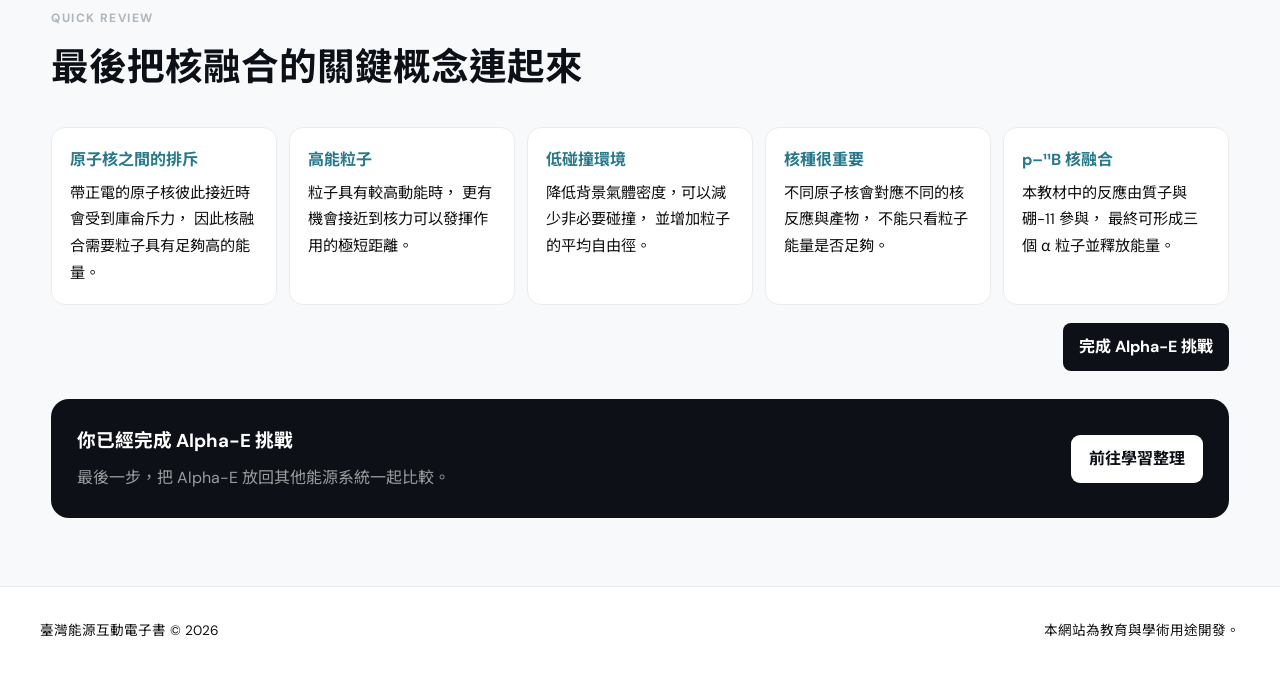
==== commit f1cb29a9: "1109_2248" ====
--- a/alpha-e-student-activity.html
+++ b/alpha-e-student-activity.html
@@ -5,7 +5,7 @@
     <meta charset="utf-8"/>
     <meta content="width=device-width, initial-scale=1.0" name="viewport"/>
     <title>Alpha-E 學習挑戰｜臺灣能源互動電子書</title>
-    <link href="student-learning.css?v=19" rel="stylesheet"/>
+    <link href="student-learning.css?v=22" rel="stylesheet"/>
 </head>
 
 <body data-page-requires="alpha">
@@ -113,6 +113,15 @@
                     的概念解釋你觀察到的現象。
                 </p>
 
+                <div class="single-attempt-notice">
+                    <strong>作答提醒</strong>
+                    <span>
+                        CHALLENGE 01 只有一次正式提交機會。
+                        請完成所有步驟並確認內容後再儲存；
+                        儲存後本挑戰的答案將無法修改。
+                    </span>
+                </div>
+
                 <div class="term-popover"
                      id="term-mean-free-path"
                      hidden>
@@ -271,6 +280,15 @@
                 </p>
             </div>
 
+            <div class="single-attempt-notice">
+                <strong>作答提醒</strong>
+                <span>
+                    CHALLENGE 02 只有一次正式提交機會。
+                    請完成所有步驟並確認內容後再儲存；
+                    儲存後本挑戰的答案將無法修改。
+                </span>
+            </div>
+
             <div class="activity-steps">
                 <article class="activity-step">
                     <span class="tag">STEP 1 · 先猜猜看</span>
@@ -450,6 +468,6 @@
         <p>本網站為教育與學術用途開發。</p>
     </footer>
 
-    <script src="student-learning.js?v=19"></script>
+    <script src="student-learning.js?v=22"></script>
 </body>
 </html>
--- a/student-learning.css
+++ b/student-learning.css
@@ -6523,3 +6523,372 @@
     line-height: 1.75;
 }
 
+/* =========================================================
+   最後學習整理：正式版
+========================================================= */
+
+.summary-focus-note {
+    margin-bottom: 30px;
+    font-size: 1rem;
+    line-height: 1.75;
+}
+
+
+/* =========================================================
+   小試身手回顧
+========================================================= */
+
+.quiz-review-section {
+    margin-top: 48px;
+}
+
+.quiz-review-intro p {
+    font-size: 1rem;
+    line-height: 1.8;
+}
+
+.quiz-review-grid {
+    display: grid;
+    grid-template-columns: repeat(2, minmax(0, 1fr));
+    gap: 18px;
+}
+
+.quiz-review-intro .quiz-review-reminder {
+    margin-top: 18px;
+    margin-bottom: 0;
+}
+
+.quiz-review-card {
+    position: relative;
+    overflow: hidden;
+    padding: 22px;
+    border: 1px solid #e5e7eb;
+    border-radius: 16px;
+    background: #ffffff;
+}
+
+    .quiz-review-card.correct {
+        border-color: #cbe6c3;
+    }
+
+    .quiz-review-card.incorrect {
+        border-color: #ead8b2;
+    }
+
+    .quiz-review-card.unanswered {
+        border-color: #d9dde2;
+    }
+
+
+.quiz-review-head {
+    display: flex;
+    align-items: center;
+    justify-content: space-between;
+    gap: 12px;
+    margin-bottom: 14px;
+}
+
+    .quiz-review-head span {
+        color: #8a939b;
+        font-size: .74rem;
+        font-weight: 800;
+        letter-spacing: .08em;
+    }
+
+    .quiz-review-head strong {
+        color: #111827;
+        font-size: 1.08rem;
+    }
+
+
+.quiz-review-question {
+    margin-bottom: 16px;
+    color: #111111;
+    font-size: 1rem;
+    line-height: 1.8;
+    font-weight: 600;
+}
+
+
+.quiz-review-answer {
+    margin-top: 10px;
+    padding: 12px 14px;
+    border-radius: 10px;
+}
+
+    .quiz-review-answer span {
+        display: block;
+        margin-bottom: 4px;
+        color: #6b7280;
+        font-size: .78rem;
+        font-weight: 800;
+    }
+
+    .quiz-review-answer strong {
+        display: block;
+        color: #111827;
+        font-size: .95rem;
+        line-height: 1.7;
+    }
+
+
+.student-answer {
+    background: #f7f8f9;
+}
+
+.correct-answer {
+    background: #eff8ec;
+}
+
+
+.quiz-review-explanation {
+    margin-top: 14px;
+    padding-top: 14px;
+    border-top: 1px dashed #d9dde2;
+}
+
+    .quiz-review-explanation > strong {
+        color: #28798a;
+        font-size: .9rem;
+    }
+
+    .quiz-review-explanation p {
+        margin: 5px 0 0;
+        color: #111111;
+        font-size: .95rem;
+        line-height: 1.8;
+    }
+
+
+.quiz-review-result {
+    margin-top: 14px;
+    font-size: .88rem;
+    font-weight: 800;
+}
+
+.quiz-review-card.correct
+.quiz-review-result {
+    color: #39752d;
+}
+
+.quiz-review-card.incorrect
+.quiz-review-result {
+    color: #9a691e;
+}
+
+.quiz-review-card.unanswered
+.quiz-review-result {
+    color: #6b7280;
+}
+
+
+@media (max-width: 900px) {
+
+    .quiz-review-grid {
+        grid-template-columns: 1fr;
+    }
+}
+
+/* =========================================================
+   學習整理：正式版可讀性
+========================================================= */
+
+.summary-page .summary-hero p,
+body[data-page-requires="final"]
+.summary-hero p {
+    font-size: 1rem;
+    line-height: 1.8;
+}
+
+body[data-page-requires="final"]
+.section-intro p {
+    font-size: 1rem;
+    line-height: 1.8;
+}
+
+body[data-page-requires="final"]
+.compare-table th {
+    font-size: .9rem;
+}
+
+body[data-page-requires="final"]
+.compare-table td {
+    font-size: .98rem;
+    line-height: 1.75;
+}
+
+body[data-page-requires="final"]
+.energy-tradeoff-card > p,
+body[data-page-requires="final"]
+.tradeoff-summary {
+    font-size: 1rem;
+    line-height: 1.8;
+}
+
+body[data-page-requires="final"]
+.tradeoff-grid span {
+    font-size: .95rem;
+    line-height: 1.7;
+}
+
+body[data-page-requires="final"]
+.compare-box p {
+    font-size: .98rem;
+    line-height: 1.8;
+}
+
+body[data-page-requires="final"]
+.fusion-core-card p {
+    font-size: 1rem;
+    line-height: 1.85;
+}
+
+body[data-page-requires="final"]
+.reflection-card h3 {
+    margin-bottom: 8px;
+    font-size: 1.08rem;
+}
+
+body[data-page-requires="final"]
+.reflection-card p {
+    color: #111111;
+    font-size: 1rem;
+    line-height: 1.8;
+}
+
+body[data-page-requires="final"]
+.reflection-card textarea {
+    font-size: 1rem;
+    line-height: 1.7;
+}
+
+.quiz-review-reminder {
+    margin-bottom: 20px;
+    padding: 14px 16px;
+    border: 1px solid #ead8a6;
+    border-radius: 12px;
+    background: #fff8e8;
+}
+
+    .quiz-review-reminder strong {
+        display: block;
+        margin-bottom: 4px;
+        color: #8a6514;
+        font-size: .9rem;
+    }
+
+    .quiz-review-reminder p {
+        margin: 0;
+        color: #111111;
+        font-size: .98rem;
+        line-height: 1.8;
+    }
+
+/* =========================================================
+   小試身手：一次作答提醒
+========================================================= */
+
+.mini-quiz-once-notice {
+    display: flex;
+    align-items: flex-start;
+    gap: 10px;
+
+    margin: 14px 0 18px;
+    padding: 12px 14px;
+
+    border: 1px solid #ead8a6;
+    border-radius: 10px;
+
+    background: #fff8e8;
+}
+
+.mini-quiz-once-notice strong {
+    flex-shrink: 0;
+
+    color: #8a6514;
+    font-size: .88rem;
+    line-height: 1.7;
+}
+
+.mini-quiz-once-notice span {
+    color: #111111;
+    font-size: .92rem;
+    line-height: 1.7;
+}
+
+/* =========================================================
+   小試身手：答案鎖定狀態
+========================================================= */
+
+.mini-quiz-card.quiz-locked
+.quiz-option {
+    cursor: default;
+}
+
+.mini-quiz-card.quiz-locked
+.quiz-option:has(input:disabled) {
+    opacity: .72;
+}
+
+.mini-quiz-card.quiz-locked
+.quiz-option:has(input:checked) {
+    opacity: 1;
+    border-color: #8fb89a;
+    background: #f2f8f3;
+}
+
+.mini-quiz-card.quiz-locked
+.quiz-save-btn {
+    opacity: .65;
+    cursor: not-allowed;
+}
+
+/* =========================================================
+   全站：一次正式作答提醒
+========================================================= */
+
+.single-attempt-notice {
+    display: flex;
+    align-items: flex-start;
+    gap: 10px;
+    margin: 14px 0 18px;
+    padding: 12px 14px;
+    border: 1px solid #ead8a6;
+    border-radius: 10px;
+    background: #fff8e8;
+}
+
+    .single-attempt-notice strong {
+        flex-shrink: 0;
+        color: #8a6514;
+        font-size: .88rem;
+        line-height: 1.7;
+    }
+
+    .single-attempt-notice span {
+        color: #111111;
+        font-size: .92rem;
+        line-height: 1.7;
+    }
+
+
+/* =========================================================
+   全站：正式儲存後的鎖定狀態
+========================================================= */
+
+textarea:disabled {
+    opacity: 1;
+    color: #111111;
+    background: #f5f6f7;
+    border-color: #d9dde2;
+    cursor: default;
+}
+
+input[type="radio"]:disabled {
+    cursor: default;
+}
+
+.quiz-save-btn:disabled {
+    opacity: .65;
+    cursor: not-allowed;
+}
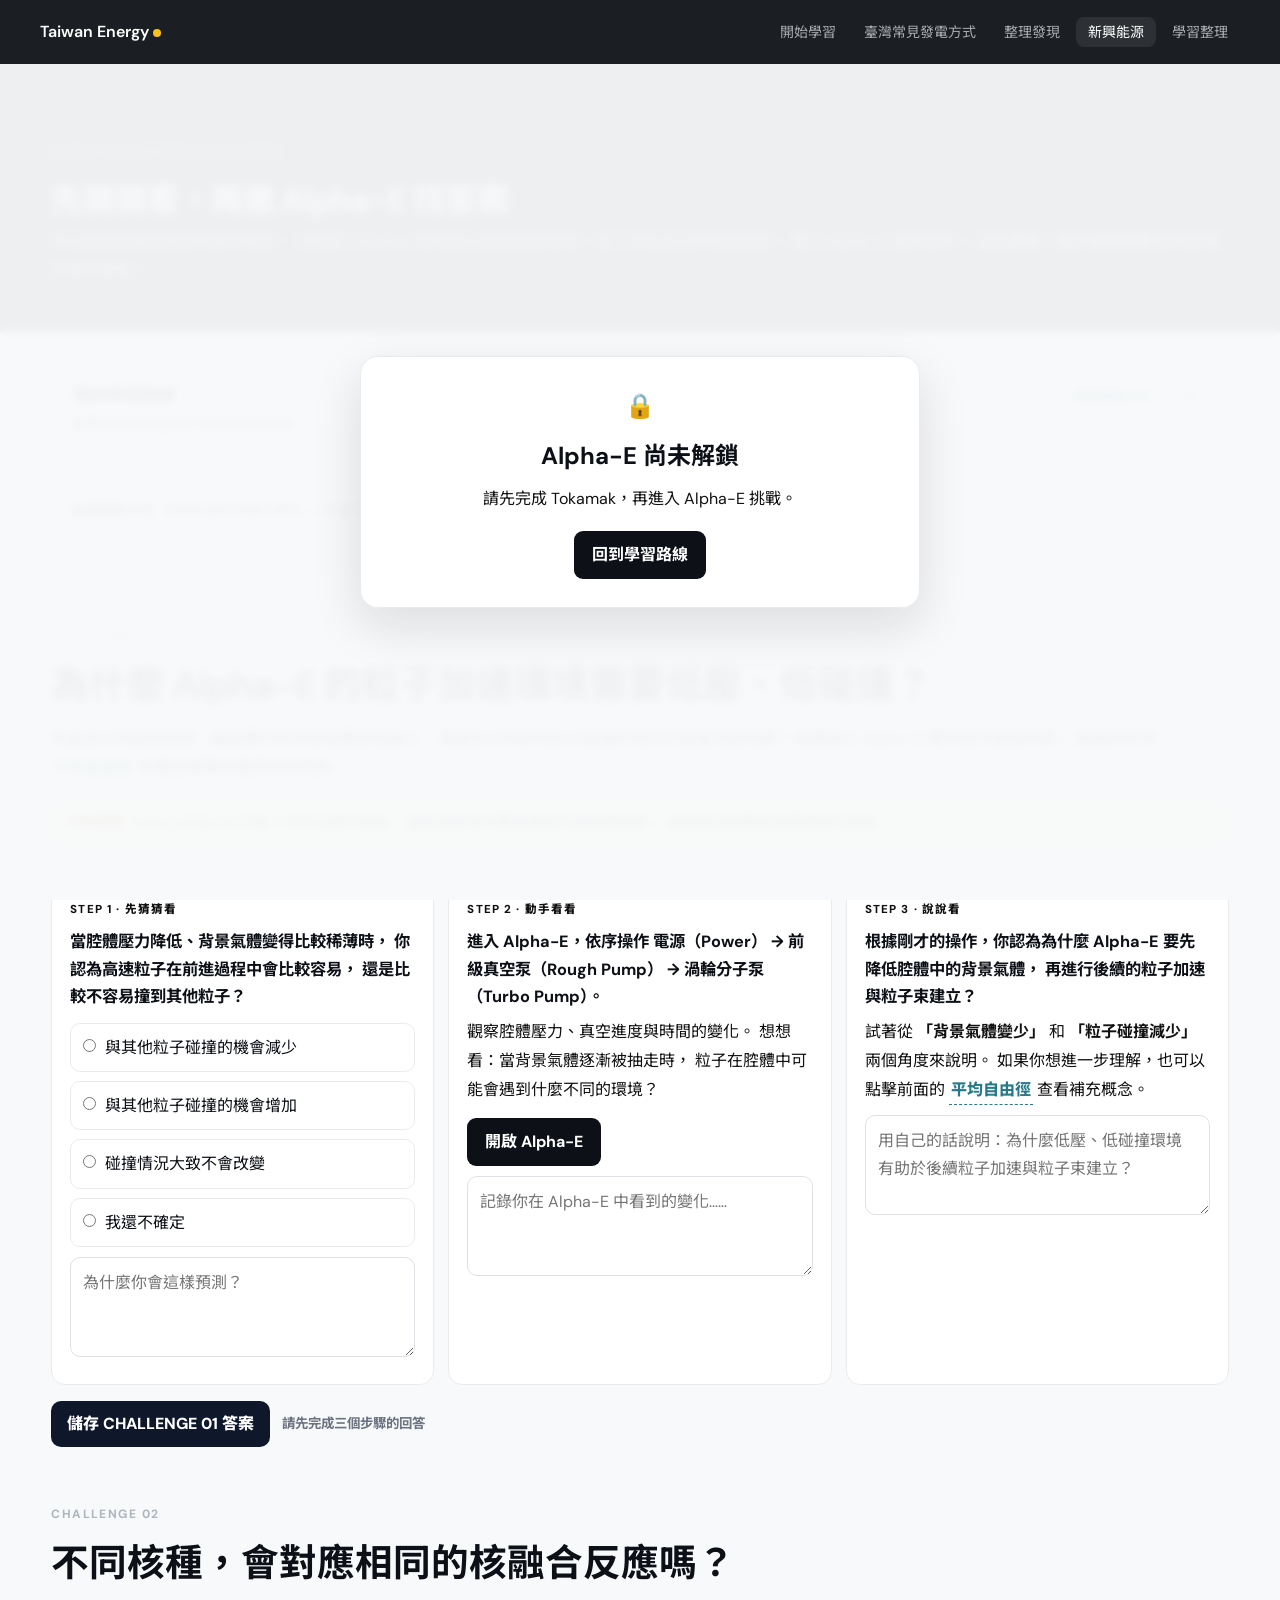
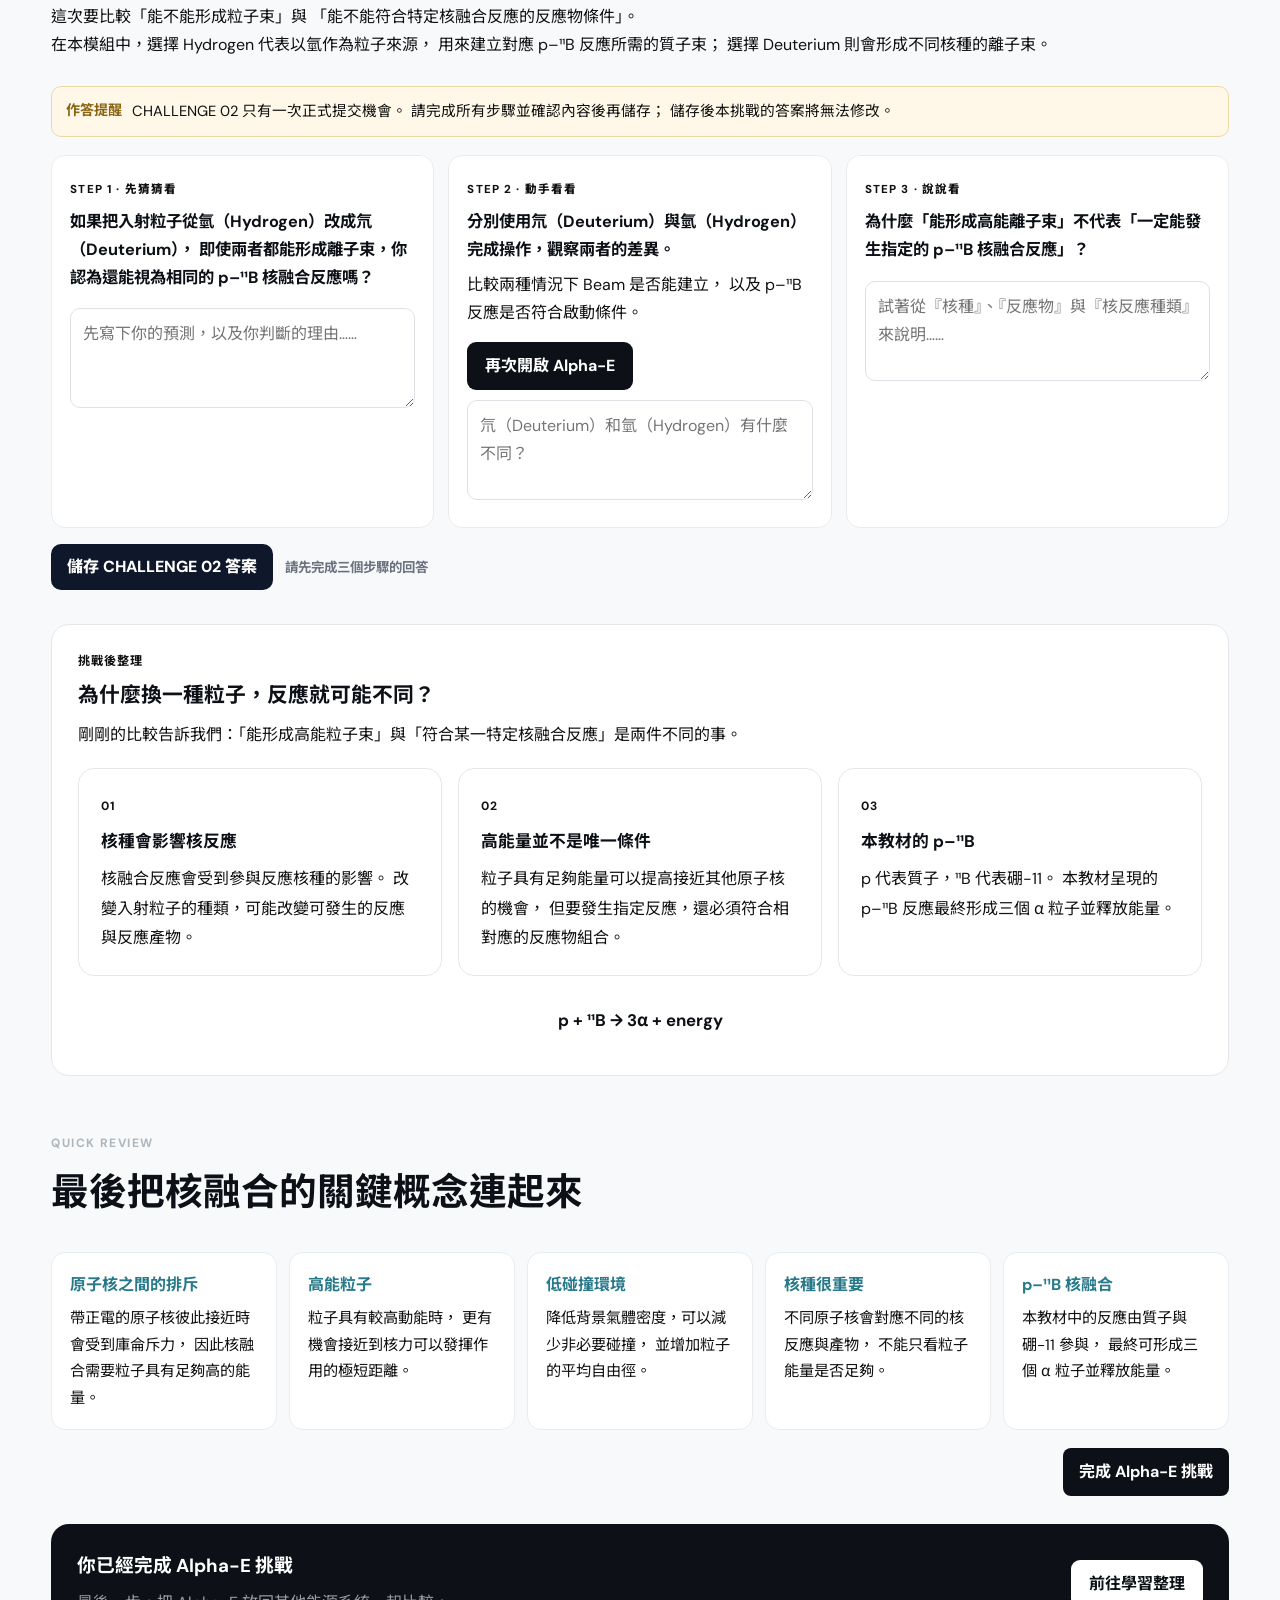
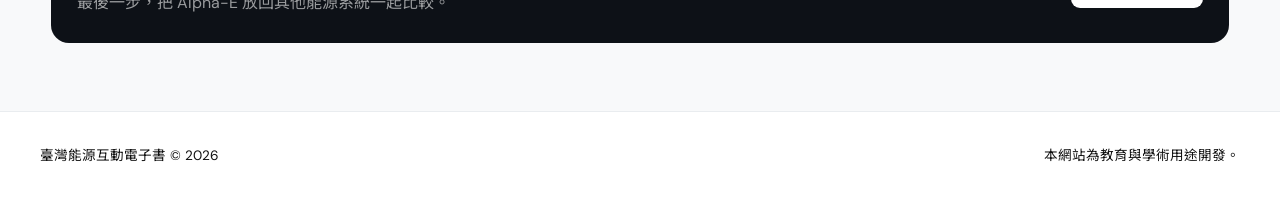
==== commit fe70cadd: "1114_0228" ====
--- a/alpha-e-student-activity.html
+++ b/alpha-e-student-activity.html
@@ -28,8 +28,12 @@
             <span class="eyebrow">ALPHA-E LEARNING CHALLENGE</span>
             <h1>先猜猜看，再進 Alpha-E 找答案</h1>
             <p>
-                這裡不會直接告訴你答案。先寫下自己的想法，再進入 Alpha-E 實際操作，
-                最後回到這一頁，把你看到的現象說清楚。
+                你已經先認識核融合的基本概念，
+                也看過 Tokamak 如何建立高溫電漿環境。
+                接下來從自己的預測出發，
+                進入 Alpha-E 實際操作，
+                探索<strong>真空、粒子束與核種</strong>
+                如何影響核融合實驗。
             </p>
         </div>
     </header>
@@ -45,51 +49,16 @@
             <strong>本頁學習方式</strong>
 
             <span>
-                先猜猜看 →
+                回想前面的核融合概念 →
+                先寫下預測 →
                 開啟 Alpha-E 實際操作 →
                 記錄觀察 →
-                用自己的話解釋 →
-                完成挑戰整理。
+                用自己的話解釋。
             </span>
 
         </div>
 
     </div>
-
-    <section class="container">
-        <div class="section-intro">
-            <span class="eyebrow">BEFORE THE CHALLENGE</span>
-            <h2>挑戰前，先掌握兩個基本概念</h2>
-            <p>
-                在進入 Alpha-E 操作前，先了解核融合是什麼，
-                以及為什麼讓原子核彼此接近並不容易。
-                其他答案留到挑戰中自己找。
-            </p>
-        </div>
-
-        <div class="fusion-core-grid fusion-core-grid-two">
-            <article class="fusion-core-card">
-                <span>01</span>
-                <h3>核融合是什麼？</h3>
-                <p>
-                    核融合是兩個較輕的原子核，在適當條件下結合形成<strong>新的原子核</strong>，
-                    並可能伴隨能量釋放。
-                    在核反應前後，如果系統的總質量略有減少，
-                    這部分<strong>質量差可以轉換成能量</strong>並釋放出來。
-                </p>
-            </article>
-
-            <article class="fusion-core-card">
-                <span>02</span>
-                <h3>為什麼核融合不容易？</h3>
-                <p>
-                    原子核都帶正電，彼此接近時會受到庫侖斥力。
-                    因此必須讓粒子具有足夠高的能量，
-                    才能提高它們接近到核力作用範圍的機會。
-                </p>
-            </article>
-        </div>
-    </section>
 
     <main class="container">
         <section>
--- a/student-learning.css
+++ b/student-learning.css
@@ -6892,3 +6892,63 @@
     opacity: .65;
     cursor: not-allowed;
 }
+
+/* =========================================================
+   首頁：新興能源共同先備概念
+========================================================= */
+
+.emerging-basics {
+    margin: 28px 0 30px;
+    padding: 26px;
+    border: 1px solid #e5e7eb;
+    border-radius: 18px;
+    background: #ffffff;
+}
+
+.emerging-basics-head {
+    margin-bottom: 20px;
+}
+
+.emerging-basics-head .eyebrow {
+    color: #8a939b;
+    margin-bottom: 5px;
+}
+
+.emerging-basics-head h3 {
+    margin-bottom: 8px;
+    font-size: 1.35rem;
+}
+
+.emerging-basics-head p {
+    color: #111111;
+    font-size: 1rem;
+    line-height: 1.8;
+}
+
+.emerging-basics-transition {
+    margin-top: 20px;
+    padding: 16px 18px;
+    border-left: 3px solid #63daf4;
+    border-radius: 10px;
+    background: #f5fafb;
+}
+
+.emerging-basics-transition strong {
+    display: block;
+    margin-bottom: 6px;
+    color: #111827;
+}
+
+.emerging-basics-transition p {
+    margin: 4px 0 0;
+    color: #111111;
+    font-size: .98rem;
+    line-height: 1.8;
+}
+
+@media(max-width:768px) {
+
+    .emerging-basics {
+        padding: 20px;
+    }
+}
